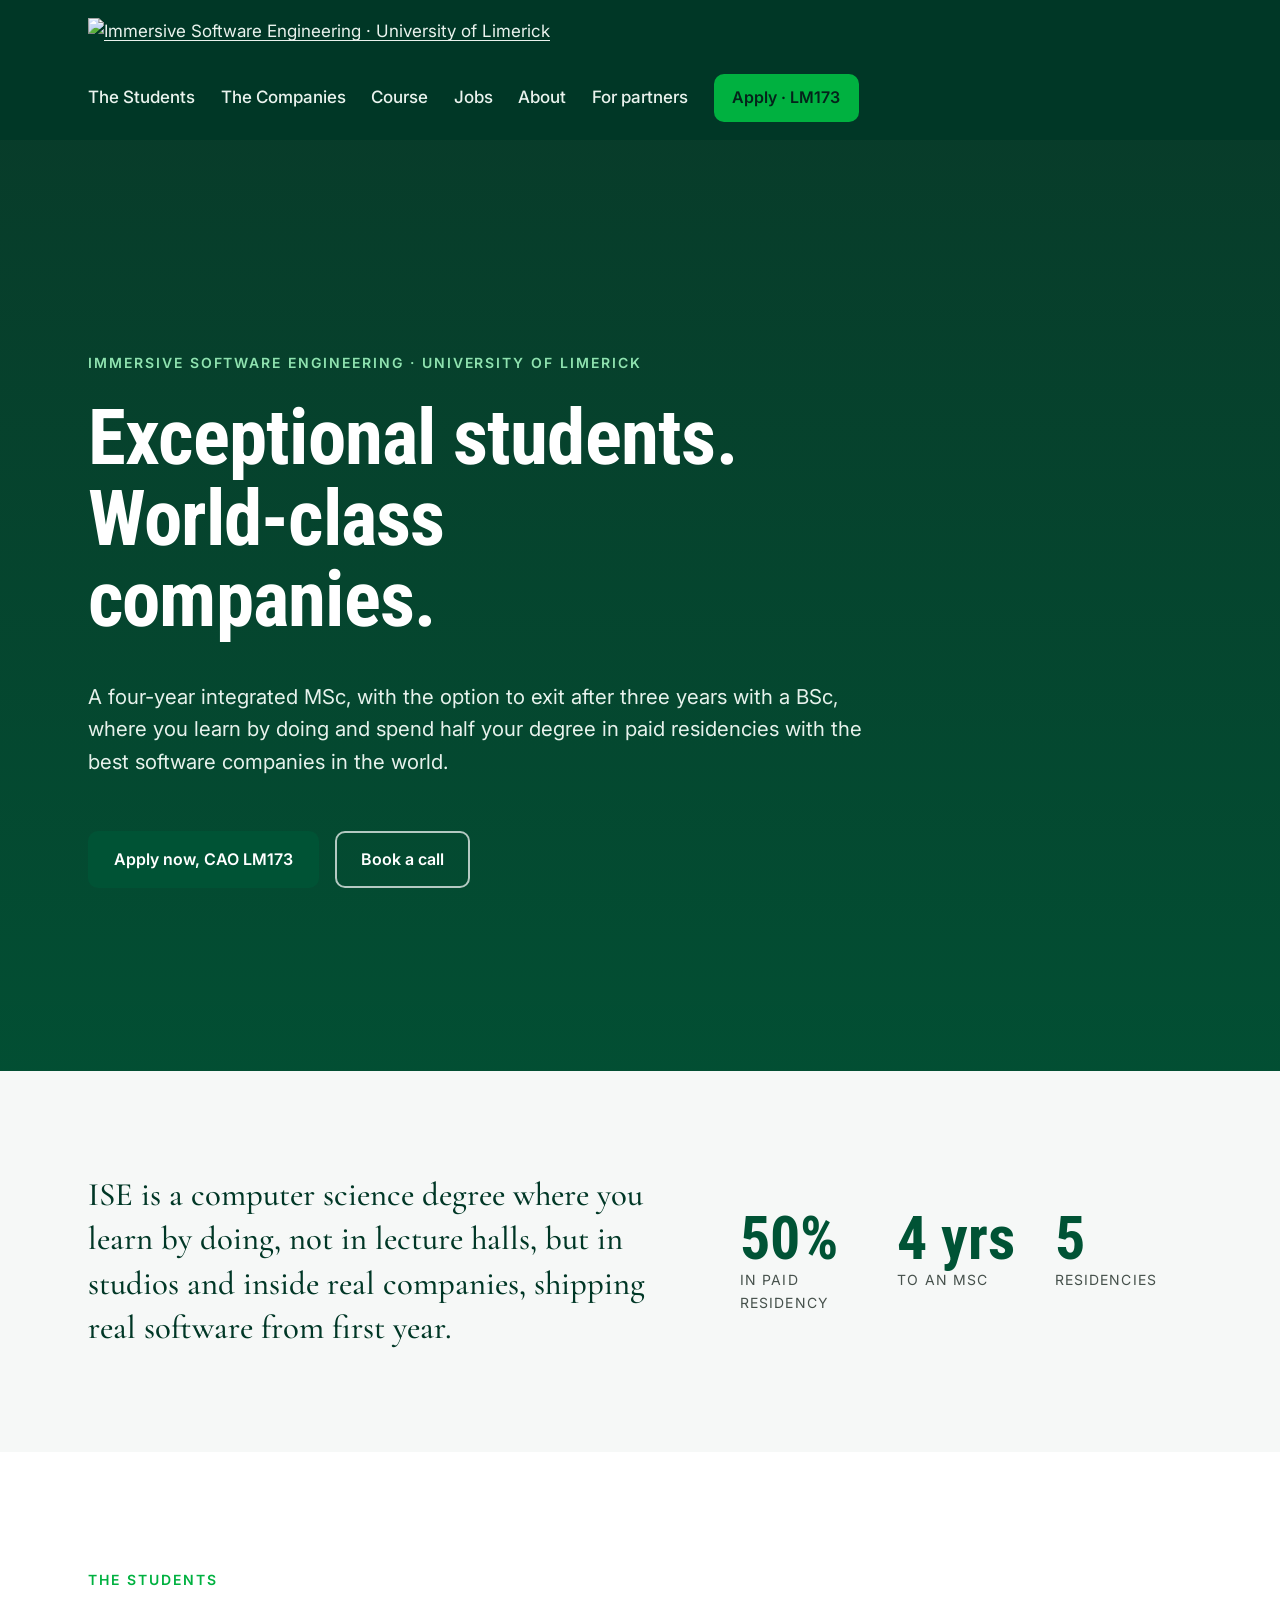
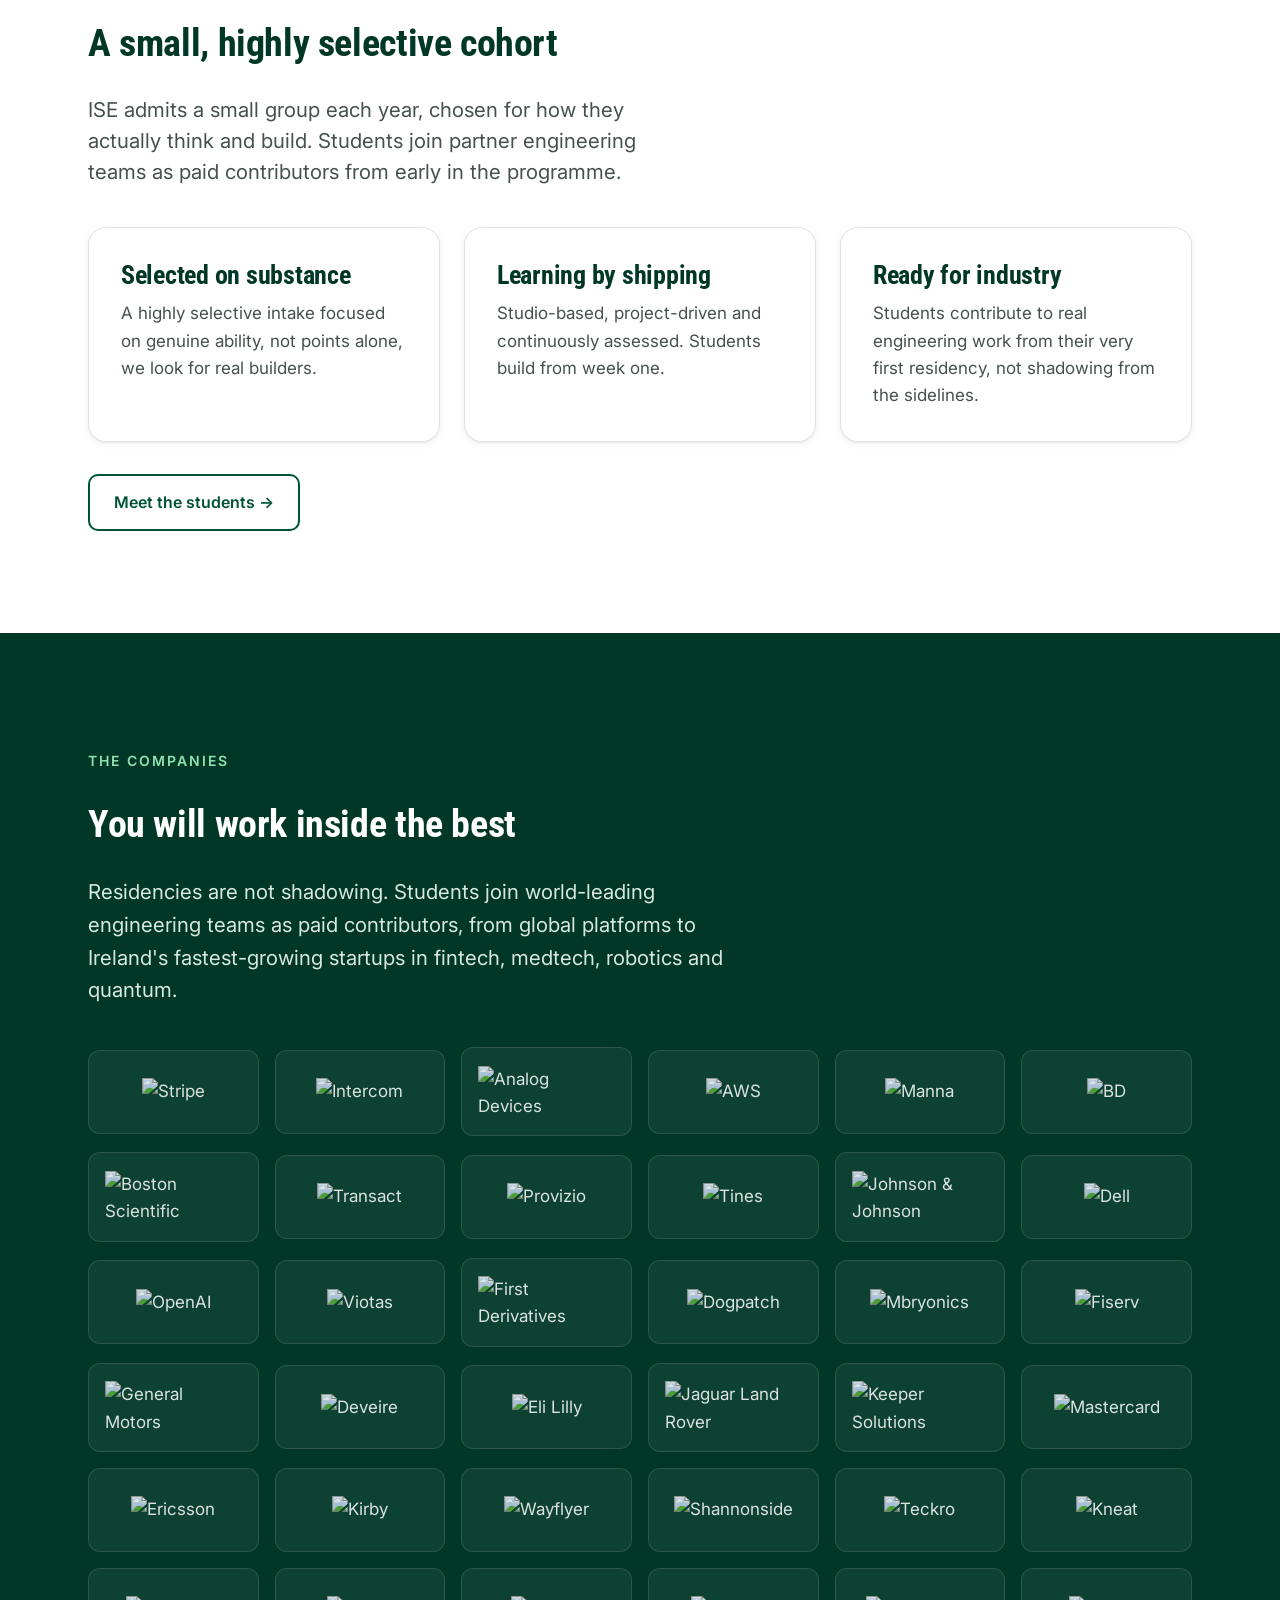
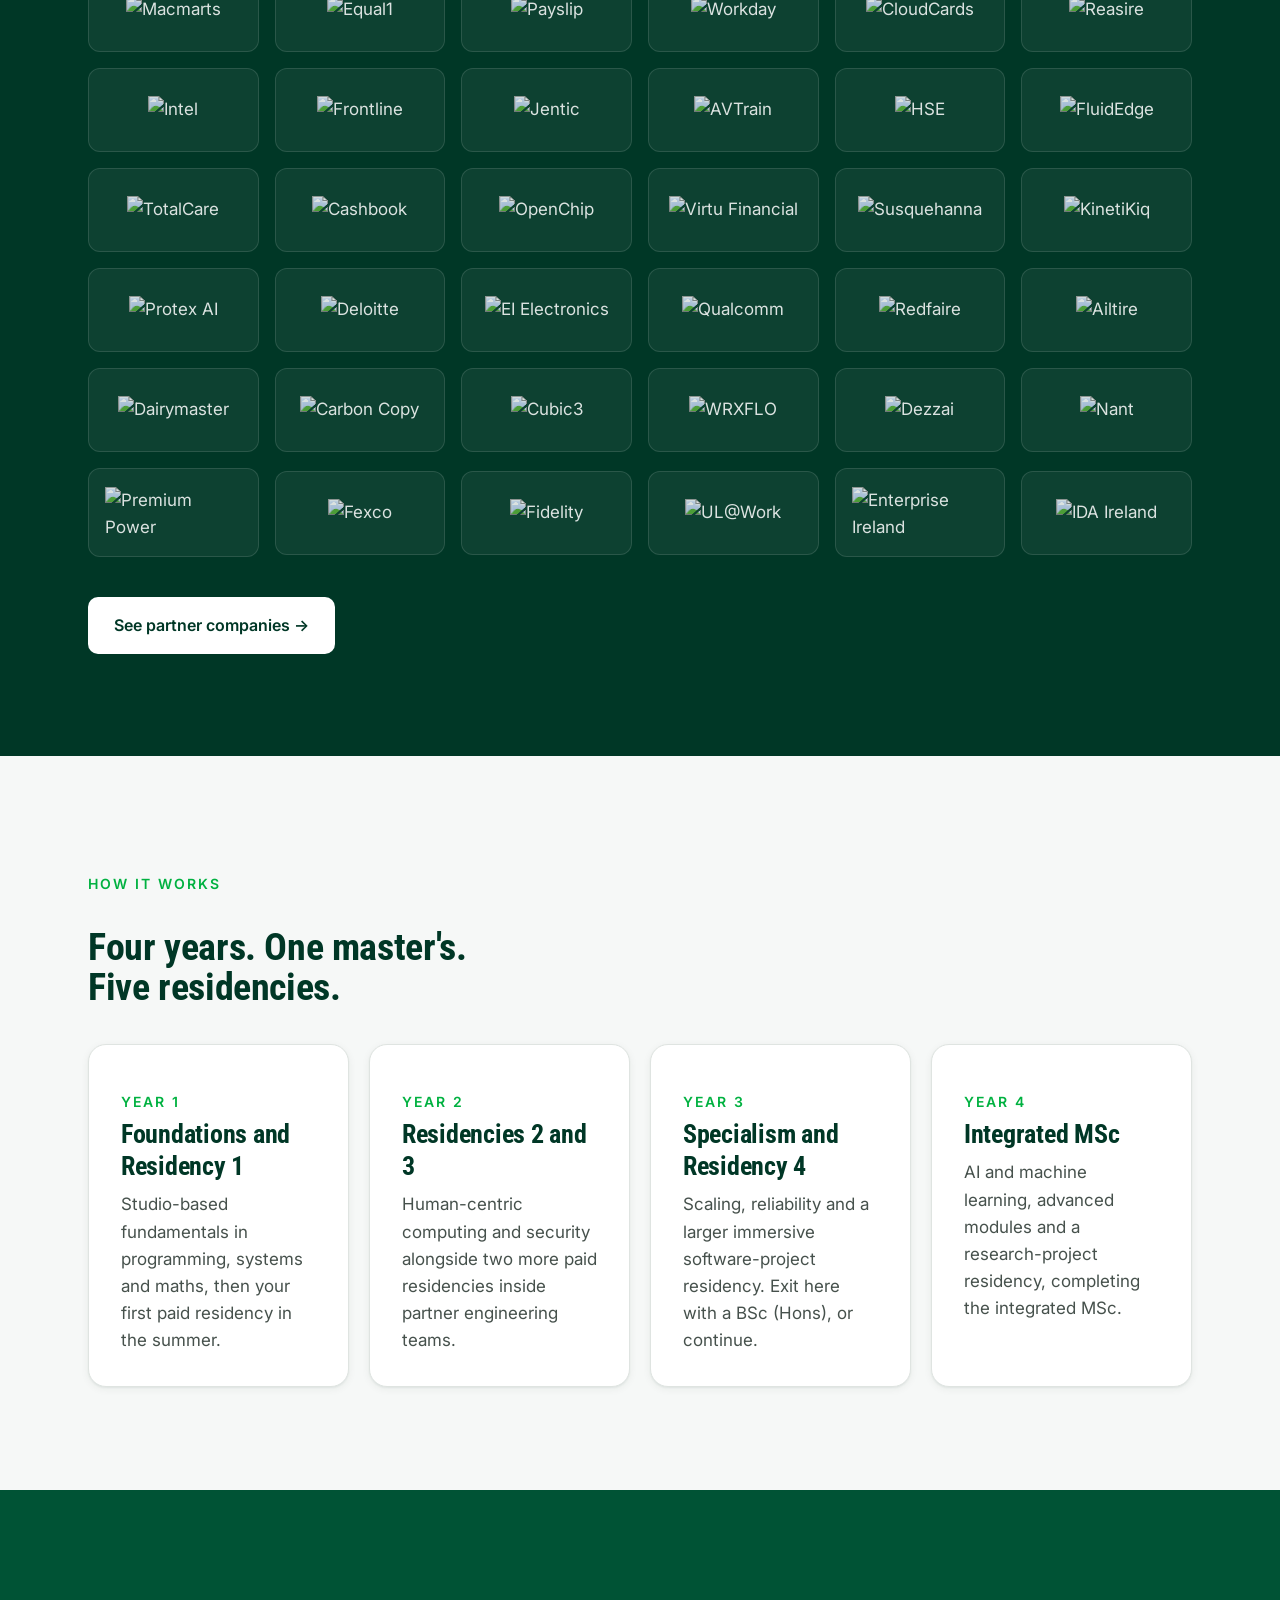
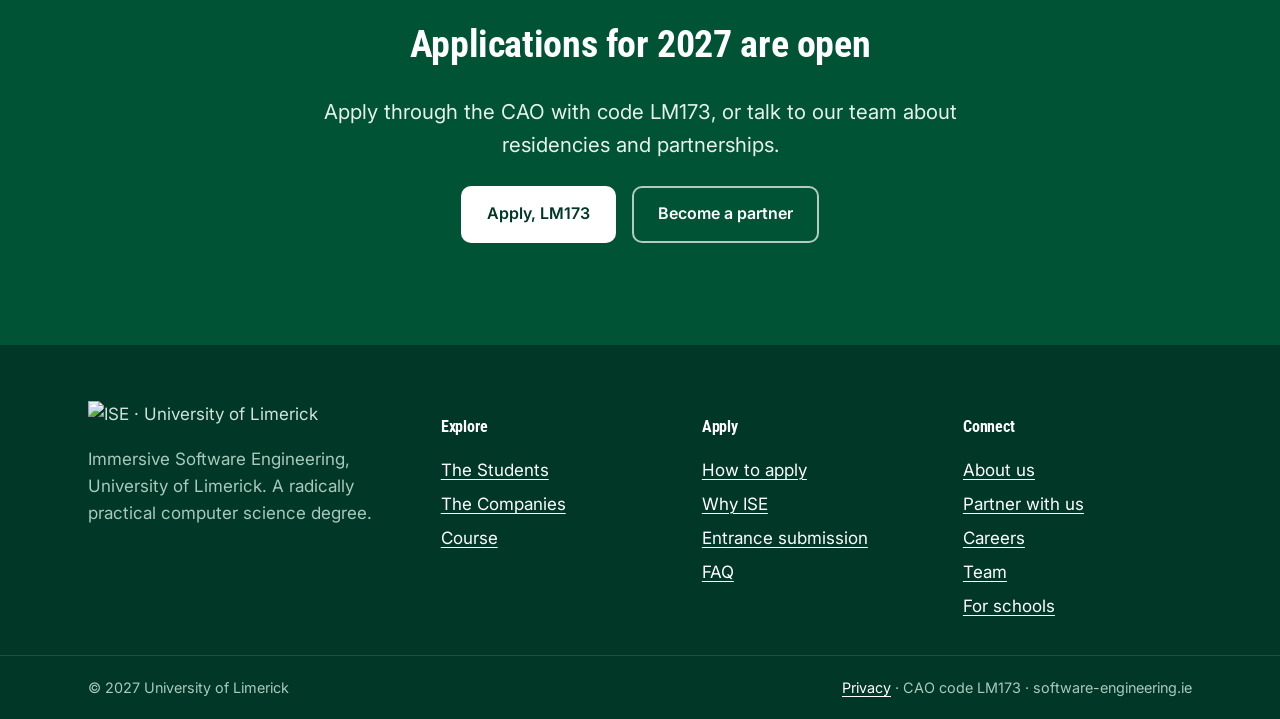
==== design/home_preview.html @ 966a3e84 "Import course content from the live UL page into /course + themed graphic Brings the content from so" ====
<!doctype html><html lang="en"><head><meta charset="utf-8">
<meta name="viewport" content="width=device-width, initial-scale=1">
<title>ISE, homepage preview</title>
<link rel="preconnect" href="https://fonts.googleapis.com">
<link rel="preconnect" href="https://fonts.gstatic.com" crossorigin>
<link href="https://fonts.googleapis.com/css2?family=Inter:wght@400;500;600;700&family=Cormorant+Garamond:ital,wght@0,500;0,600;1,500&family=Roboto+Condensed:wght@400;500;700&display=swap" rel="stylesheet">
<style>/*
Theme Name: ISE — Hello Elementor Child
Theme URI: https://www.software-engineering.ie
Description: Brand-foundation child theme for Immersive Software Engineering (ISE), University of Limerick. Establishes UL-brand design tokens (colours, typography, spacing) and utility classes consumed by Elementor sections. Parent: Hello Elementor.
Author: ISE / University of Limerick
Template: hello-elementor
Version: 0.1.0
Text Domain: hello-elementor-child
*/

/* =============================================================
   UL BRAND DESIGN TOKENS
   Single CSS source of truth. Mirror these into Elementor
   Site Settings -> Global Colors / Global Fonts.
   Colours confirmed against UL brand guidelines:
     UL Green (core)      #005335   (verify vs #005844 on official kit)
     UL Modern Green      #00B140
     UL Heritage Green    #003726
   Fonts: Saol / Inter / Formula Condensed (brand);
   licence-clean fallbacks: Cormorant Garamond / Inter / Roboto Condensed.
   ============================================================= */
:root {
  /* --- Brand greens --- */
  --ul-green:            #005335;   /* core / primary */
  --ul-green-modern:     #00B140;   /* bright accent, sparing use */
  --ul-green-heritage:   #003726;   /* deep backgrounds, footer */
  --ul-green-050:        #e6efeb;   /* tint for section bands */
  --ul-green-100:        #cde0d8;

  /* --- Neutrals --- */
  --ink:                 #16211c;   /* near-black text, green-cast */
  --ink-70:              #46514c;
  --ink-50:              #6b746f;
  --line:                #dfe4e1;   /* hairline borders */
  --paper:               #ffffff;
  --paper-off:           #f6f8f7;   /* off-white section bg */

  /* --- Typography --- */
  --font-display: "Roboto Condensed", "Formula Condensed", "Arial Narrow", sans-serif; /* Spirit / display */
  --font-serif:   "Cormorant Garamond", "Saol", Georgia, "Times New Roman", serif;      /* Heritage / editorial */
  --font-sans:    "Inter", "Helvetica Neue", Arial, sans-serif;                          /* Modern / body + UI */

  --fs-hero:   clamp(2.75rem, 6vw, 5rem);
  --fs-h1:     clamp(2.25rem, 4.5vw, 3.5rem);
  --fs-h2:     clamp(1.75rem, 3vw, 2.5rem);
  --fs-h3:     clamp(1.25rem, 2vw, 1.6rem);
  --fs-lead:   clamp(1.125rem, 1.6vw, 1.375rem);
  --fs-body:   1.0625rem;
  --fs-small:  0.875rem;
  --lh-tight:  1.05;
  --lh-snug:   1.25;
  --lh-body:   1.6;

  /* --- Spacing / layout --- */
  --container:      1200px;
  --container-wide: 1440px;
  --gutter:         clamp(1rem, 4vw, 3rem);
  --section-y:      clamp(3.5rem, 8vw, 7rem);
  --space-1: .5rem; --space-2: 1rem; --space-3: 1.5rem; --space-4: 2rem;
  --space-5: 3rem; --space-6: 4rem;

  /* --- Form --- */
  --radius:    10px;
  --radius-lg: 18px;
  --shadow-sm: 0 1px 2px rgba(3,55,38,.06), 0 2px 8px rgba(3,55,38,.06);
  --shadow-md: 0 8px 30px rgba(3,55,38,.12);
  --focus:     0 0 0 3px rgba(0,177,64,.45);
  --transition: 200ms cubic-bezier(.2,.6,.2,1);
}

/* =============================================================
   BASE
   ============================================================= */
body {
  font-family: var(--font-sans);
  font-size: var(--fs-body);
  line-height: var(--lh-body);
  color: var(--ink);
  background: var(--paper);
  -webkit-font-smoothing: antialiased;
}
h1,h2,h3,h4,h5 { font-family: var(--font-display); font-weight: 700; line-height: var(--lh-tight); letter-spacing: -0.01em; color: var(--ul-green-heritage); text-transform: none; }
h1 { font-size: var(--fs-h1); }
h2 { font-size: var(--fs-h2); }
h3 { font-size: var(--fs-h3); line-height: var(--lh-snug); }
a { color: var(--ul-green); text-underline-offset: 3px; }
a:hover { color: var(--ul-green-modern); }
:focus-visible { outline: none; box-shadow: var(--focus); border-radius: 4px; }

/* =============================================================
   UTILITY CLASSES  (apply via Elementor "CSS Classes" field)
   ============================================================= */
.ise-container { max-width: var(--container); margin-inline: auto; padding-inline: var(--gutter); }
.ise-section   { padding-block: var(--section-y); }
.ise-band      { background: var(--paper-off); }
.ise-band--green    { background: var(--ul-green); color: #fff; }
.ise-band--heritage { background: var(--ul-green-heritage); color: #fff; }
.ise-band--green h1, .ise-band--green h2, .ise-band--green h3,
.ise-band--heritage h1, .ise-band--heritage h2, .ise-band--heritage h3 { color: #fff; }

/* Eyebrow / kicker label */
.ise-eyebrow {
  font-family: var(--font-sans);
  text-transform: uppercase;
  letter-spacing: .14em;
  font-weight: 600;
  font-size: var(--fs-small);
  color: var(--ul-green-modern);
}

/* Editorial serif accent for pull quotes / lead statements */
.ise-serif  { font-family: var(--font-serif); font-weight: 500; font-size: var(--fs-lead); line-height: 1.4; }
.ise-lead   { font-size: var(--fs-lead); color: var(--ink-70); line-height: 1.5; }

/* Buttons */
.ise-btn {
  display: inline-flex; align-items: center; gap: .5rem;
  font-family: var(--font-sans); font-weight: 600; font-size: 1rem;
  padding: .85rem 1.5rem; border-radius: var(--radius);
  text-decoration: none; transition: var(--transition); cursor: pointer;
  border: 2px solid transparent;
}
.ise-btn--primary { background: var(--ul-green); color: #fff; }
.ise-btn--primary:hover { background: var(--ul-green-modern); color: #052; transform: translateY(-1px); }
.ise-btn--ghost { background: transparent; color: var(--ul-green); border-color: var(--ul-green); }
.ise-btn--ghost:hover { background: var(--ul-green); color: #fff; }
.ise-btn--on-dark { background: #fff; color: var(--ul-green-heritage); }
.ise-btn--on-dark.ise-btn--ghost { background: transparent; color: #fff; border-color: rgba(255,255,255,.7); }

/* Hero overlay (place over full-bleed image) */
.ise-hero { position: relative; color: #fff; }
.ise-hero::before {
  content: ""; position: absolute; inset: 0;
  background: linear-gradient(180deg, rgba(3,55,38,.35) 0%, rgba(0,83,53,.78) 100%);
}
.ise-hero > * { position: relative; z-index: 1; }
.ise-hero h1 { color: #fff; font-size: var(--fs-hero); }

/* Stat block */
.ise-stat__num { font-family: var(--font-display); font-weight: 700; font-size: clamp(2.5rem,5vw,3.75rem); color: var(--ul-green); line-height: 1; }
.ise-stat__label { font-size: var(--fs-small); color: var(--ink-70); text-transform: uppercase; letter-spacing: .08em; }

/* Partner logo wall */
.ise-logo-wall { display: grid; grid-template-columns: repeat(auto-fit, minmax(140px,1fr)); gap: clamp(1rem,3vw,2.5rem); align-items: center; }
.ise-logo-wall img { max-height: 46px; width: auto; margin-inline: auto; filter: grayscale(1); opacity: .7; transition: var(--transition); }
.ise-logo-wall img:hover { filter: none; opacity: 1; }

/* Card */
.ise-card { background: #fff; border: 1px solid var(--line); border-radius: var(--radius-lg); box-shadow: var(--shadow-sm); padding: var(--space-4); transition: var(--transition); }
.ise-card:hover { box-shadow: var(--shadow-md); transform: translateY(-2px); }

/* Rounded media */
.ise-media-round img { border-radius: var(--radius-lg); }

/* Footer (heritage green) */
.ise-footer { background: var(--ul-green-heritage); color: #cfe3da; }
.ise-footer a { color: #fff; }
.ise-footer a:hover { color: var(--ul-green-modern); }

/* --- Brand header/footer with the official white ISE·UL lockup on dark green --- */
.ise-nav { background: var(--ul-green-heritage); }
.ise-nav a { color: #eaf3ee; }
.ise-nav a:hover { color: #fff; }
.ise-logo-wall.ise-logo-wall--mono img { filter: none; opacity: .85; max-height: 52px; }
.ise-logo-wall.ise-logo-wall--mono img:hover { opacity: 1; }

/* --- Partner logo wall: uniform white silhouettes on dark green, in chips --- */
.ise-logo-wall.ise-logo-wall--mono { grid-template-columns: repeat(auto-fit, minmax(150px, 1fr)); }
.ise-logo-cell {
  display: flex; align-items: center; justify-content: center;
  padding: 1.1rem 1rem; min-height: 84px;
  background: rgba(255,255,255,.05);
  border: 1px solid rgba(255,255,255,.12);
  border-radius: 12px;
}
.ise-logo-cell img {
  max-height: 40px; width: auto;
  filter: brightness(0) invert(1);   /* normalise any logo colour to clean white */
  opacity: .82; transition: opacity var(--transition);
}
.ise-logo-cell:hover img { opacity: 1; }

/* --- FAQ accordion --- */
.ise-faq details { border-bottom: 1px solid var(--line); padding: 1.15rem 0; }
.ise-faq summary { cursor: pointer; font-family: var(--font-display); font-weight: 700; font-size: 1.2rem; color: var(--ul-green-heritage); list-style: none; display: flex; justify-content: space-between; gap: 1rem; }
.ise-faq summary::-webkit-details-marker { display: none; }
.ise-faq summary::after { content: "+"; color: var(--ul-green-modern); font-weight: 700; }
.ise-faq details[open] summary::after { content: "\2013"; }
.ise-faq details > p { margin: .75rem 0 0; color: var(--ink-70); max-width: 72ch; }

/* --- Simple two-column prose block --- */
.ise-prose p { max-width: 68ch; color: var(--ink-70); font-size: var(--fs-lead); line-height: 1.55; }

/* --- Photography: split image + text --- */
.ise-split { display: grid; grid-template-columns: 1fr 1fr; align-items: stretch; }
.ise-split img { width: 100%; height: 100%; object-fit: cover; min-height: 360px; display: block; }
.ise-split__text { padding: clamp(2rem, 5vw, 4.5rem); align-self: center; max-width: 640px; }
@media (max-width: 820px){ .ise-split, .ise-split--rev { grid-template-columns: 1fr; } .ise-split--rev > img { order: -1; } .ise-split img { min-height: 260px; } }

/* --- Photography: portrait "meet the cohort" cards --- */
.ise-pcards { display: grid; grid-template-columns: repeat(3, 1fr); gap: 1.5rem; }
.ise-pcard { background: #fff; border: 1px solid var(--line); border-radius: var(--radius-lg); overflow: hidden; box-shadow: var(--shadow-sm); }
.ise-pcard img { width: 100%; height: 300px; object-fit: cover; object-position: top center; display: block; }
.ise-pcard__c { padding: 1.1rem 1.25rem; }
.ise-pcard__c h3 { margin: 0 0 .2rem; font-size: 1.15rem; }
.ise-pcard__c p { margin: 0; color: var(--ink-70); font-size: .95rem; }
@media (max-width: 820px){ .ise-pcards { grid-template-columns: 1fr; } }

/* --- Audience chooser: student flow vs partner flow --- */
.ise-paths { display: grid; grid-template-columns: 1fr 1fr; gap: 1.5rem; }
.ise-path { border-radius: var(--radius-lg); padding: clamp(1.75rem, 3vw, 2.5rem); border: 1px solid var(--line); background: #fff; display: flex; flex-direction: column; box-shadow: var(--shadow-sm); }
.ise-path h3 { font-size: 1.6rem; margin: .25rem 0 .5rem; }
.ise-path p { color: var(--ink-70); margin: 0 0 1.25rem; max-width: 44ch; }
.ise-path .row { margin-top: auto; display: flex; align-items: center; gap: 1.1rem; flex-wrap: wrap; }
.ise-path--dark { background: var(--ul-green-heritage); border-color: transparent; color: #fff; }
.ise-path--dark h3 { color: #fff; }
.ise-path--dark p { color: #d7e8df; }
.ise-path--dark .ise-eyebrow { color: #8fe3b0; }
@media (max-width: 820px){ .ise-paths { grid-template-columns: 1fr; } }

/* --- Student testimonials --- */
.ise-tcards { display: grid; grid-template-columns: repeat(3, 1fr); gap: 1.5rem; }
.ise-tcard { background: #fff; border: 1px solid var(--line); border-radius: var(--radius-lg); padding: 1.75rem; box-shadow: var(--shadow-sm); display: flex; flex-direction: column; gap: 1.1rem; }
.ise-tcard__quote { font-family: var(--font-serif); font-size: 1.22rem; line-height: 1.4; color: var(--ul-green-heritage); margin: 0; }
.ise-tcard__quote::before { content: "\201C"; color: var(--ul-green-modern); font-weight: 700; margin-right: .05em; }
.ise-tcard__who { display: flex; align-items: center; gap: .85rem; margin-top: auto; }
.ise-tcard__who img { width: 54px; height: 54px; border-radius: 50%; object-fit: cover; object-position: top center; flex: none; }
.ise-tcard__name { font-weight: 700; font-family: var(--font-sans); color: var(--ink); line-height: 1.2; }
.ise-tcard__proj { font-size: .85rem; color: var(--ink-70); }
@media (max-width: 820px){ .ise-tcards { grid-template-columns: 1fr; } }

/* =============================================================
   JOBS BOARD
   ============================================================= */
.jb-toolbar { display: grid; grid-template-columns: 2fr 1fr 1fr 1fr; gap: .75rem; margin-bottom: 1.25rem; }
.jb-toolbar input, .jb-toolbar select {
  font-family: var(--font-sans); font-size: 1rem; padding: .8rem 1rem;
  border: 1px solid var(--line); border-radius: var(--radius); background: #fff; color: var(--ink); width: 100%;
}
.jb-toolbar input:focus, .jb-toolbar select:focus { outline: none; box-shadow: var(--focus); border-color: var(--ul-green); }
.jb-count { color: var(--ink-70); font-size: .9rem; margin-bottom: 1rem; }
.jb-grid { display: grid; grid-template-columns: repeat(auto-fill, minmax(320px, 1fr)); gap: 1.25rem; }
.jb-card { background: #fff; border: 1px solid var(--line); border-radius: var(--radius-lg); padding: 1.5rem; box-shadow: var(--shadow-sm); display: flex; flex-direction: column; gap: .85rem; transition: var(--transition); cursor: pointer; }
.jb-card:hover { box-shadow: var(--shadow-md); transform: translateY(-2px); }
.jb-card__top { display: flex; align-items: center; gap: .9rem; }
.jb-logo { width: 48px; height: 48px; border-radius: 12px; background: var(--ul-green-heritage); display: flex; align-items: center; justify-content: center; flex: none; }
.jb-logo img { max-width: 30px; max-height: 26px; filter: brightness(0) invert(1); }
.jb-title { font-family: var(--font-display); font-weight: 700; font-size: 1.2rem; color: var(--ul-green-heritage); margin: 0; line-height: 1.15; }
.jb-company { font-size: .9rem; color: var(--ink-70); margin-top: .15rem; }
.jb-summary { margin: 0; color: var(--ink-70); font-size: .95rem; line-height: 1.5; }
.jb-tags { display: flex; flex-wrap: wrap; gap: .4rem; }
.jb-tag { font-size: .78rem; font-weight: 600; letter-spacing: .02em; color: var(--ul-green); background: var(--ul-green-050); border-radius: 999px; padding: .25rem .7rem; }
.jb-card__foot { display: flex; align-items: center; justify-content: space-between; margin-top: auto; padding-top: .4rem; }
.jb-posted { font-size: .82rem; color: var(--ink-50); }
.jb-view { font-family: var(--font-sans); font-weight: 600; color: var(--ul-green); background: none; border: 0; cursor: pointer; font-size: .95rem; }
.jb-empty { text-align: center; color: var(--ink-70); padding: 3rem 1rem; font-size: 1.05rem; }

/* modal */
.jb-modal { position: fixed; inset: 0; z-index: 999; display: flex; align-items: flex-start; justify-content: center; padding: 5vh 1rem; background: rgba(3,55,38,.55); overflow-y: auto; }
.jb-modal[hidden] { display: none; }
.jb-modal__box { background: #fff; border-radius: var(--radius-lg); max-width: 640px; width: 100%; padding: clamp(1.5rem, 4vw, 2.5rem); position: relative; box-shadow: var(--shadow-md); }
.jb-modal__close { position: absolute; top: 1rem; right: 1rem; width: 38px; height: 38px; border-radius: 50%; border: 1px solid var(--line); background: #fff; font-size: 1.3rem; line-height: 1; cursor: pointer; color: var(--ink-70); }
.jb-modal__close:hover { background: var(--paper-off); }
.jb-modal h3 { font-size: 1.7rem; margin: .25rem 0 .3rem; }
.jb-modal .jb-company { font-size: 1rem; }
.jb-modal__meta { display: flex; flex-wrap: wrap; gap: .5rem; margin: 1rem 0; }
.jb-modal__desc { color: var(--ink-70); line-height: 1.65; }
.jb-modal__desc ul { padding-left: 1.1rem; }
.jb-modal__apply { margin-top: 1.5rem; }
@media (max-width: 820px){ .jb-toolbar { grid-template-columns: 1fr 1fr; } .jb-toolbar input { grid-column: 1 / -1; } }

/* =============================================================
   RESIDENCY JOB BOARD (mirrors the ISE Softr board structure)
   ============================================================= */
.rb-rounds { display: grid; grid-template-columns: repeat(3, 1fr); gap: .75rem; max-width: 860px; }
.rb-round-btn { display: block; text-align: center; padding: .9rem 1rem; border-radius: var(--radius); font-weight: 600; font-family: var(--font-sans); text-decoration: none; font-size: .98rem; }
.rb-round-btn--closed { background: rgba(255,255,255,.12); color: #a9c9bb; cursor: default; }
.rb-round-btn--post { background: var(--ul-green-modern); color: #04231a; }
.rb-round-btn--post:hover { filter: brightness(1.05); }
@media (max-width: 700px){ .rb-rounds { grid-template-columns: 1fr 1fr; } }

.rb-round { margin-bottom: 3rem; }
.rb-round__head { text-align: center; margin-bottom: 1.25rem; }
.rb-search { width: 100%; font-family: var(--font-sans); font-size: 1rem; padding: .85rem 1.1rem; border: 1px solid var(--line); border-radius: var(--radius); background: #fff; color: var(--ink); margin-bottom: 1rem; }
.rb-search:focus { outline: none; box-shadow: var(--focus); border-color: var(--ul-green); }
.rb-count { color: var(--ink-70); font-size: .88rem; margin-bottom: 1rem; }
.rb-pos { background: #fff; border: 1px solid var(--line); border-radius: var(--radius-lg); padding: 1.5rem 1.75rem; box-shadow: var(--shadow-sm); margin-bottom: 1rem; }
.rb-pos__title { font-family: var(--font-display); font-weight: 700; font-size: 1.3rem; color: var(--ul-green-heritage); margin: 0 0 1rem; padding-bottom: .8rem; border-bottom: 1px solid var(--line); }
.rb-pos__grid { display: grid; grid-template-columns: repeat(4, 1fr); gap: 1.25rem; }
.rb-label { display: block; font-size: .72rem; text-transform: uppercase; letter-spacing: .08em; color: var(--ink-50); margin-bottom: .3rem; }
.rb-val { color: var(--ink); font-size: .95rem; word-break: break-word; }
.rb-val a { color: var(--ul-green); }
.rb-empty { color: var(--ink-70); padding: 1.5rem 0; }
@media (max-width: 820px){ .rb-pos__grid { grid-template-columns: 1fr 1fr; } }
@media (max-width: 520px){ .rb-pos__grid { grid-template-columns: 1fr; } }

/* Residency board: company logo tile in position cards */
.rb-pos__head { display: flex; align-items: center; gap: .9rem; margin-bottom: 1rem; padding-bottom: .8rem; border-bottom: 1px solid var(--line); }
.rb-pos__head .rb-pos__title { margin: 0; padding: 0; border: 0; }
.rb-logo { width: 46px; height: 46px; border-radius: 10px; background: var(--ul-green-heritage); display: flex; align-items: center; justify-content: center; flex: none; }
.rb-logo img { max-width: 28px; max-height: 24px; filter: brightness(0) invert(1); }

/* Residency board: search + skill filter tools, skills row */
.rb-tools { display: grid; grid-template-columns: 2fr 1fr; gap: .75rem; margin-bottom: 1rem; }
.rb-tools .rb-search { margin-bottom: 0; }
.rb-skill-filter { font-family: var(--font-sans); font-size: 1rem; padding: .85rem 1.1rem; border: 1px solid var(--line); border-radius: var(--radius); background: #fff; color: var(--ink); }
.rb-skill-filter:focus { outline: none; box-shadow: var(--focus); border-color: var(--ul-green); }
.rb-skills { margin-top: 1rem; display: flex; flex-wrap: wrap; gap: .4rem; align-items: center; }
.rb-skills__label { font-size: .72rem; text-transform: uppercase; letter-spacing: .08em; color: var(--ink-50); margin-right: .25rem; }
@media (max-width: 600px){ .rb-tools { grid-template-columns: 1fr; } }

/* Student profiles + directory */
.sp-grid { display: grid; grid-template-columns: 1fr 1fr; gap: 2rem; align-items: start; }
@media (max-width: 820px){ .sp-grid { grid-template-columns: 1fr; } }
.sp-card { background: #fff; border: 1px solid var(--line); border-radius: var(--radius-lg); box-shadow: var(--shadow-sm); padding: 1.75rem; }
.sp-card__head { display: flex; align-items: center; gap: 1rem; margin-bottom: 1rem; }
.sp-photo { width: 72px; height: 72px; border-radius: 50%; object-fit: cover; object-position: top center; flex: none; }
.sp-photo--initials { display: flex; align-items: center; justify-content: center; background: var(--ul-green); color: #fff; font-family: var(--font-display); font-weight: 700; font-size: 1.7rem; }
.sp-name { margin: 0; font-size: 1.35rem; }
.sp-headline { color: var(--ul-green); font-weight: 600; font-size: .95rem; }
.sp-bio { color: var(--ink-70); line-height: 1.55; }
.sp-skills { display: flex; flex-wrap: wrap; gap: .4rem; align-items: center; margin: 1rem 0 0; }
.sp-links { display: flex; gap: 1.25rem; margin-top: 1rem; }
.sp-links a { font-weight: 600; color: var(--ul-green); }
.sp-directory { display: grid; grid-template-columns: repeat(auto-fill, minmax(300px, 1fr)); gap: 1.5rem; }
.ise-form label { font-weight: 600; font-size: .9rem; color: var(--ink); }

/* In-app apply + favourites + applications */
.rb-apply-row { margin-top: 1rem; }
.rb-applied { color: var(--ul-green); font-weight: 700; font-size: .9rem; }
.sp-dir-item { position: relative; }
.sp-fav { position: absolute; top: 1.1rem; right: 1.1rem; z-index: 2; width: 38px; height: 38px; border-radius: 50%; border: 1px solid var(--line); background: #fff; color: #c9ccca; font-size: 1.1rem; line-height: 1; cursor: pointer; transition: var(--transition); }
.sp-fav:hover { color: #e0245e; }
.sp-fav.is-fav { color: #e0245e; border-color: #f2c9d5; background: #fff5f8; }
.sp-savedonly { display: flex; align-items: center; gap: .4rem; white-space: nowrap; font-size: .9rem; color: var(--ink-70); }
.sp-count { color: var(--ink-70); font-size: .88rem; margin-bottom: 1rem; }

/* Residency bookmarking (student "Save" on the board) */
.rb-apply-row { display: flex; align-items: center; gap: .6rem; flex-wrap: wrap; }
.rb-bm { background: none; border: 1px solid var(--line); border-radius: 999px; padding: .5rem .95rem; font-family: var(--font-sans); font-weight: 600; font-size: .85rem; color: var(--ink-70); cursor: pointer; transition: var(--transition); }
.rb-bm:hover { color: var(--ul-green); border-color: var(--ul-green); }
.rb-bm.is-bm { color: var(--ul-green); border-color: var(--ul-green); background: var(--ul-green-050); }

/* Skill-match badges */
.rb-match { margin-left: auto; align-self: center; font-family: var(--font-sans); font-size: .78rem; font-weight: 700; color: var(--ul-green); background: var(--ul-green-050); border-radius: 999px; padding: .22rem .65rem; white-space: nowrap; }
.sp-match { position: absolute; top: 1.1rem; left: 1.1rem; margin: 0; z-index: 2; }
.sp-rolematch { margin: 0 0 1rem; color: var(--ink-70); font-size: .92rem; }
.sp-rolematch select { padding: .5rem .7rem; border: 1px solid var(--line); border-radius: 8px; font-family: var(--font-sans); }

/* GitHub repos on profile + dashboards */
.sp-repos { margin-top: 1rem; }
.sp-repos ul { margin: .4rem 0 0; padding-left: 1.1rem; color: var(--ink-70); }
.sp-repos li { margin: .2rem 0; }
.ise-stats-row { display: flex; flex-wrap: wrap; gap: 2.5rem; margin: 1rem 0 2rem; }
.ise-dash-grid { display: grid; grid-template-columns: repeat(2, 1fr); gap: 1.5rem; }
.ise-dash-list { list-style: none; margin: .5rem 0 0; padding: 0; }
.ise-dash-list li { display: flex; justify-content: space-between; gap: 1rem; padding: .45rem 0; border-bottom: 1px solid var(--line); }
.ise-dash-list li:last-child { border-bottom: 0; }
@media (max-width: 700px){ .ise-dash-grid { grid-template-columns: 1fr; } }

/* =============================================================
   MOBILE FIXES — collapse inline multi-column grids, stop overflow
   (inline grid styles have no media queries, so target them here)
   ============================================================= */
html, body { overflow-x: hidden; }
@media (max-width: 820px){
  [style*="grid-template-columns:repeat(3"], [style*="grid-template-columns: repeat(3"],
  [style*="grid-template-columns:repeat(4"], [style*="grid-template-columns: repeat(4"] { grid-template-columns: 1fr !important; }
  .ise-stats-row { gap: 1.25rem 2rem !important; }
}
@media (max-width: 680px){
  [style*="grid-template-columns:repeat(2"], [style*="grid-template-columns: repeat(2"],
  [style*="grid-template-columns:1.3fr 1fr"], [style*="grid-template-columns:1.1fr 1fr"],
  [style*="grid-template-columns:1.4fr 1fr 1fr 1fr"] { grid-template-columns: 1fr !important; }
  .ise-container { padding-inline: 1.1rem; }
}

*{box-sizing:border-box} body{margin:0} img{max-width:100%}
</style></head><body><div class="ise-nav" style="">
<div class="ise-container" style="display:flex;align-items:center;justify-content:space-between;padding-block:1.15rem;gap:1rem;flex-wrap:wrap;">
  <a href="/" style="display:inline-flex;align-items:center;"><img src="assets/ise-ul-logo.png" alt="Immersive Software Engineering · University of Limerick" style="height:40px;width:auto;"></a>
  <nav style="display:flex;gap:1.6rem;align-items:center;font-weight:500;flex-wrap:wrap;">
    <a href="/students" style="text-decoration:none;">The Students</a>
    <a href="/companies" style="text-decoration:none;">The Companies</a>
    <a href="#course" style="text-decoration:none;">Course</a>
    <a href="/jobs" style="text-decoration:none;">Jobs</a>
    <a href="/about" style="text-decoration:none;">About</a>
    <a href="/become-a-partner" style="text-decoration:none;">For partners</a>
    <a class="ise-btn ise-btn--primary" href="https://www.ul.ie/study/undergraduate/immersive-software-engineering-bsc-or-msc" target="_blank" rel="noopener" style="padding:.55rem 1.05rem;background:var(--ul-green-modern);color:#04231a;">Apply · LM173</a>
  </nav>
</div></div><div class="ise-hero" style="background:#0a3f2c;padding-block:var(--section-y);">
<div class="ise-container" style="min-height:clamp(560px,78vh,720px);display:flex;flex-direction:column;justify-content:center;padding-block:6rem 5rem;">
  <p class="ise-eyebrow" style="color:#8fe3b0;">Immersive Software Engineering · University of Limerick</p>
  <h1 style="color:#fff;font-size:var(--fs-hero);margin:.6rem 0 1.25rem;max-width:17ch;">Exceptional students. World-class companies.</h1>
  <p style="font-size:var(--fs-lead);color:#e7f2ec;max-width:60ch;">A four-year integrated MSc, with the option to exit after three years with a BSc, where you learn by doing and spend half your degree in paid residencies with the best software companies in the world.</p>
  <div style="display:flex;gap:1rem;flex-wrap:wrap;margin-top:2rem;">
    <a class="ise-btn ise-btn--primary" href="https://www.ul.ie/study/undergraduate/immersive-software-engineering-bsc-or-msc" target="_blank" rel="noopener">Apply now, CAO LM173</a>
    <a class="ise-btn ise-btn--ghost ise-btn--on-dark" href="https://outlook.office365.com/owa/calendar/ISERPCallBookingPage@ulcampus.onmicrosoft.com/bookings/" target="_blank" rel="noopener">Book a call</a>
  </div>
</div></div><div class="ise-band" style="padding-block:var(--section-y);">
<div class="ise-container" style="display:grid;grid-template-columns:1.3fr 1fr;gap:clamp(2rem,5vw,4rem);align-items:center;">
  <p class="ise-serif" style="font-size:clamp(1.4rem,2.6vw,2.05rem);color:var(--ul-green-heritage);line-height:1.35;margin:0;">ISE is a computer science degree where you learn by doing, not in lecture halls, but in studios and inside real companies, shipping real software from first year.</p>
  <div style="display:grid;grid-template-columns:repeat(3,1fr);gap:1.25rem;">
    <div><div class="ise-stat__num">50%</div><div class="ise-stat__label">in paid residency</div></div>
    <div><div class="ise-stat__num">4 yrs</div><div class="ise-stat__label">to an MSc</div></div>
    <div><div class="ise-stat__num">5</div><div class="ise-stat__label">residencies</div></div>
  </div>
</div></div><div class="" style="padding-block:var(--section-y);">
<div class="ise-container">
  <div style="max-width:54ch;margin-bottom:2.5rem;">
    <p class="ise-eyebrow">The Students</p>
    <h2>A small, highly selective cohort</h2>
    <p class="ise-lead">ISE admits a small group each year, chosen for how they actually think and build. Students join partner engineering teams as paid contributors from early in the programme.</p>
  </div>
  <div style="display:grid;grid-template-columns:repeat(3,1fr);gap:1.5rem;">
    <div class="ise-card" style="background:#fff;border-color:var(--line);"><h3 style="color:var(--ul-green-heritage);margin:0 0 .5rem;">Selected on substance</h3><p style="margin:0;color:var(--ink-70);">A highly selective intake focused on genuine ability, not points alone, we look for real builders.</p></div>
    <div class="ise-card" style="background:#fff;border-color:var(--line);"><h3 style="color:var(--ul-green-heritage);margin:0 0 .5rem;">Learning by shipping</h3><p style="margin:0;color:var(--ink-70);">Studio-based, project-driven and continuously assessed. Students build from week one.</p></div>
    <div class="ise-card" style="background:#fff;border-color:var(--line);"><h3 style="color:var(--ul-green-heritage);margin:0 0 .5rem;">Ready for industry</h3><p style="margin:0;color:var(--ink-70);">Students contribute to real engineering work from their very first residency, not shadowing from the sidelines.</p></div>
  </div>
  <div style="margin-top:2rem;"><a class="ise-btn ise-btn--ghost" href="/students">Meet the students →</a></div>
</div></div><div class="ise-band--heritage" style="padding-block:var(--section-y);">
<div class="ise-container">
  <div style="max-width:58ch;margin-bottom:2.5rem;">
    <p class="ise-eyebrow" style="color:#8fe3b0;">The Companies</p>
    <h2 style="color:#fff;">You will work inside the best</h2>
    <p style="color:#d7e8df;font-size:var(--fs-lead);">Residencies are not shadowing. Students join world-leading engineering teams as paid contributors, from global platforms to Ireland's fastest-growing startups in fintech, medtech, robotics and quantum.</p>
  </div>
  <div class="ise-logo-wall ise-logo-wall--mono" style="gap:1rem;margin-top:.5rem;"><div class="ise-logo-cell"><img src="assets/partners/stripe.png" alt="Stripe" loading="lazy" decoding="async"></div><div class="ise-logo-cell"><img src="assets/partners/intercom.png" alt="Intercom" loading="lazy" decoding="async"></div><div class="ise-logo-cell"><img src="assets/partners/analog-devices.png" alt="Analog Devices" loading="lazy" decoding="async"></div><div class="ise-logo-cell"><img src="assets/partners/aws.png" alt="AWS" loading="lazy" decoding="async"></div><div class="ise-logo-cell"><img src="assets/partners/manna.png" alt="Manna" loading="lazy" decoding="async"></div><div class="ise-logo-cell"><img src="assets/partners/bd.png" alt="BD" loading="lazy" decoding="async"></div><div class="ise-logo-cell"><img src="assets/partners/boston-scientific.png" alt="Boston Scientific" loading="lazy" decoding="async"></div><div class="ise-logo-cell"><img src="assets/partners/transact.png" alt="Transact" loading="lazy" decoding="async"></div><div class="ise-logo-cell"><img src="assets/partners/provizio.png" alt="Provizio" loading="lazy" decoding="async"></div><div class="ise-logo-cell"><img src="assets/partners/tines.png" alt="Tines" loading="lazy" decoding="async"></div><div class="ise-logo-cell"><img src="assets/partners/johnson-johnson.png" alt="Johnson & Johnson" loading="lazy" decoding="async"></div><div class="ise-logo-cell"><img src="assets/partners/dell.png" alt="Dell" loading="lazy" decoding="async"></div><div class="ise-logo-cell"><img src="assets/partners/openai.png" alt="OpenAI" loading="lazy" decoding="async"></div><div class="ise-logo-cell"><img src="assets/partners/viotas.png" alt="Viotas" loading="lazy" decoding="async"></div><div class="ise-logo-cell"><img src="assets/partners/first-derivatives.png" alt="First Derivatives" loading="lazy" decoding="async"></div><div class="ise-logo-cell"><img src="assets/partners/dogpatch.png" alt="Dogpatch" loading="lazy" decoding="async"></div><div class="ise-logo-cell"><img src="assets/partners/mbryonics.png" alt="Mbryonics" loading="lazy" decoding="async"></div><div class="ise-logo-cell"><img src="assets/partners/fiserv.png" alt="Fiserv" loading="lazy" decoding="async"></div><div class="ise-logo-cell"><img src="assets/partners/general-motors.png" alt="General Motors" loading="lazy" decoding="async"></div><div class="ise-logo-cell"><img src="assets/partners/deveire.png" alt="Deveire" loading="lazy" decoding="async"></div><div class="ise-logo-cell"><img src="assets/partners/eli-lilly.png" alt="Eli Lilly" loading="lazy" decoding="async"></div><div class="ise-logo-cell"><img src="assets/partners/jaguar-landrover.png" alt="Jaguar Land Rover" loading="lazy" decoding="async"></div><div class="ise-logo-cell"><img src="assets/partners/keeper-solutions.png" alt="Keeper Solutions" loading="lazy" decoding="async"></div><div class="ise-logo-cell"><img src="assets/partners/mastercard.png" alt="Mastercard" loading="lazy" decoding="async"></div><div class="ise-logo-cell"><img src="assets/partners/ericsson.png" alt="Ericsson" loading="lazy" decoding="async"></div><div class="ise-logo-cell"><img src="assets/partners/kirby.png" alt="Kirby" loading="lazy" decoding="async"></div><div class="ise-logo-cell"><img src="assets/partners/wayflyer.png" alt="Wayflyer" loading="lazy" decoding="async"></div><div class="ise-logo-cell"><img src="assets/partners/shannonside.png" alt="Shannonside" loading="lazy" decoding="async"></div><div class="ise-logo-cell"><img src="assets/partners/teckro.png" alt="Teckro" loading="lazy" decoding="async"></div><div class="ise-logo-cell"><img src="assets/partners/kneat.png" alt="Kneat" loading="lazy" decoding="async"></div><div class="ise-logo-cell"><img src="assets/partners/macmarts.png" alt="Macmarts" loading="lazy" decoding="async"></div><div class="ise-logo-cell"><img src="assets/partners/equal1.png" alt="Equal1" loading="lazy" decoding="async"></div><div class="ise-logo-cell"><img src="assets/partners/payslip.png" alt="Payslip" loading="lazy" decoding="async"></div><div class="ise-logo-cell"><img src="assets/partners/workday.png" alt="Workday" loading="lazy" decoding="async"></div><div class="ise-logo-cell"><img src="assets/partners/cloudcards.png" alt="CloudCards" loading="lazy" decoding="async"></div><div class="ise-logo-cell"><img src="assets/partners/reasire.png" alt="Reasire" loading="lazy" decoding="async"></div><div class="ise-logo-cell"><img src="assets/partners/intel.png" alt="Intel" loading="lazy" decoding="async"></div><div class="ise-logo-cell"><img src="assets/partners/frontline.png" alt="Frontline" loading="lazy" decoding="async"></div><div class="ise-logo-cell"><img src="assets/partners/jentic.png" alt="Jentic" loading="lazy" decoding="async"></div><div class="ise-logo-cell"><img src="assets/partners/avtrain.png" alt="AVTrain" loading="lazy" decoding="async"></div><div class="ise-logo-cell"><img src="assets/partners/hse.png" alt="HSE" loading="lazy" decoding="async"></div><div class="ise-logo-cell"><img src="assets/partners/fluidedge.png" alt="FluidEdge" loading="lazy" decoding="async"></div><div class="ise-logo-cell"><img src="assets/partners/totalcare.png" alt="TotalCare" loading="lazy" decoding="async"></div><div class="ise-logo-cell"><img src="assets/partners/cashbook.png" alt="Cashbook" loading="lazy" decoding="async"></div><div class="ise-logo-cell"><img src="assets/partners/openchip.png" alt="OpenChip" loading="lazy" decoding="async"></div><div class="ise-logo-cell"><img src="assets/partners/virtu-financial.png" alt="Virtu Financial" loading="lazy" decoding="async"></div><div class="ise-logo-cell"><img src="assets/partners/susquehanna.png" alt="Susquehanna" loading="lazy" decoding="async"></div><div class="ise-logo-cell"><img src="assets/partners/kinetikiq.png" alt="KinetiKiq" loading="lazy" decoding="async"></div><div class="ise-logo-cell"><img src="assets/partners/protex-ai.png" alt="Protex AI" loading="lazy" decoding="async"></div><div class="ise-logo-cell"><img src="assets/partners/deloitte.png" alt="Deloitte" loading="lazy" decoding="async"></div><div class="ise-logo-cell"><img src="assets/partners/ei-electronics.png" alt="EI Electronics" loading="lazy" decoding="async"></div><div class="ise-logo-cell"><img src="assets/partners/qualcomm.png" alt="Qualcomm" loading="lazy" decoding="async"></div><div class="ise-logo-cell"><img src="assets/partners/redfaire.png" alt="Redfaire" loading="lazy" decoding="async"></div><div class="ise-logo-cell"><img src="assets/partners/ailtire.png" alt="Ailtire" loading="lazy" decoding="async"></div><div class="ise-logo-cell"><img src="assets/partners/dairymaster.png" alt="Dairymaster" loading="lazy" decoding="async"></div><div class="ise-logo-cell"><img src="assets/partners/carbon-copy.png" alt="Carbon Copy" loading="lazy" decoding="async"></div><div class="ise-logo-cell"><img src="assets/partners/cubic3.png" alt="Cubic3" loading="lazy" decoding="async"></div><div class="ise-logo-cell"><img src="assets/partners/wrxflo.png" alt="WRXFLO" loading="lazy" decoding="async"></div><div class="ise-logo-cell"><img src="assets/partners/dezzai.png" alt="Dezzai" loading="lazy" decoding="async"></div><div class="ise-logo-cell"><img src="assets/partners/nant.png" alt="Nant" loading="lazy" decoding="async"></div><div class="ise-logo-cell"><img src="assets/partners/premium-power.png" alt="Premium Power" loading="lazy" decoding="async"></div><div class="ise-logo-cell"><img src="assets/partners/fexco.png" alt="Fexco" loading="lazy" decoding="async"></div><div class="ise-logo-cell"><img src="assets/partners/fidelity.png" alt="Fidelity" loading="lazy" decoding="async"></div><div class="ise-logo-cell"><img src="assets/partners/ul-at-work.png" alt="UL@Work" loading="lazy" decoding="async"></div><div class="ise-logo-cell"><img src="assets/partners/enterprise-ireland.png" alt="Enterprise Ireland" loading="lazy" decoding="async"></div><div class="ise-logo-cell"><img src="assets/partners/ida.png" alt="IDA Ireland" loading="lazy" decoding="async"></div></div>
  <div style="margin-top:2.5rem;"><a class="ise-btn ise-btn--on-dark" href="/companies">See partner companies →</a></div>
</div></div><div class="ise-band" style="padding-block:var(--section-y);">
<div class="ise-container" id="course">
  <div style="max-width:52ch;margin-bottom:2.25rem;">
    <p class="ise-eyebrow">How it works</p>
    <h2 style="max-width:20ch;">Four years. One master's. Five residencies.</h2>
  </div>
  <div style="display:grid;grid-template-columns:repeat(4,1fr);gap:1.25rem;"><div class="ise-card"><p class="ise-eyebrow" style="margin-bottom:.4rem;">Year 1</p><h3 style="margin:0 0 .5rem;">Foundations and Residency 1</h3><p style="margin:0;color:var(--ink-70);">Studio-based fundamentals in programming, systems and maths, then your first paid residency in the summer.</p></div><div class="ise-card"><p class="ise-eyebrow" style="margin-bottom:.4rem;">Year 2</p><h3 style="margin:0 0 .5rem;">Residencies 2 and 3</h3><p style="margin:0;color:var(--ink-70);">Human-centric computing and security alongside two more paid residencies inside partner engineering teams.</p></div><div class="ise-card"><p class="ise-eyebrow" style="margin-bottom:.4rem;">Year 3</p><h3 style="margin:0 0 .5rem;">Specialism and Residency 4</h3><p style="margin:0;color:var(--ink-70);">Scaling, reliability and a larger immersive software-project residency. Exit here with a BSc (Hons), or continue.</p></div><div class="ise-card"><p class="ise-eyebrow" style="margin-bottom:.4rem;">Year 4</p><h3 style="margin:0 0 .5rem;">Integrated MSc</h3><p style="margin:0;color:var(--ink-70);">AI and machine learning, advanced modules and a research-project residency, completing the integrated MSc.</p></div></div>
</div></div><div class="ise-band--green" style="padding-block:var(--section-y);">
<div class="ise-container" style="text-align:center;max-width:760px;">
  <h2 style="color:#fff;">Applications for 2027 are open</h2>
  <p style="color:#e7f2ec;font-size:var(--fs-lead);">Apply through the CAO with code LM173, or talk to our team about residencies and partnerships.</p>
  <div style="display:flex;gap:1rem;justify-content:center;flex-wrap:wrap;margin-top:1.5rem;">
    <a class="ise-btn ise-btn--on-dark" href="https://www.ul.ie/study/undergraduate/immersive-software-engineering-bsc-or-msc" target="_blank" rel="noopener">Apply, LM173</a>
    <a class="ise-btn ise-btn--ghost ise-btn--on-dark" href="/become-a-partner">Become a partner</a>
  </div>
</div></div><div class="ise-footer">
<div class="ise-container" style="display:grid;grid-template-columns:1.4fr 1fr 1fr 1fr;gap:2rem;padding-block:3.5rem 2rem;">
  <div>
    <img src="assets/ise-ul-logo.png" alt="ISE · University of Limerick" style="height:40px;width:auto;margin-bottom:.35rem;">
    <p style="max-width:34ch;margin:.75rem 0 0;color:#a9c9bb;">Immersive Software Engineering, University of Limerick. A radically practical computer science degree.</p>
  </div>
  <div><h3 style="color:#fff;font-size:1rem;">Explore</h3><p style="line-height:2;margin:.5rem 0 0;"><a href="/students">The Students</a><br><a href="/companies">The Companies</a><br><a href="/course">Course</a></p></div>
  <div><h3 style="color:#fff;font-size:1rem;">Apply</h3><p style="line-height:2;margin:.5rem 0 0;"><a href="https://www.ul.ie/study/undergraduate/immersive-software-engineering-bsc-or-msc" target="_blank" rel="noopener">How to apply</a><br><a href="/why-ise">Why ISE</a><br><a href="/entrance-submission">Entrance submission</a><br><a href="/faq">FAQ</a></p></div>
  <div><h3 style="color:#fff;font-size:1rem;">Connect</h3><p style="line-height:2;margin:.5rem 0 0;"><a href="/about">About us</a><br><a href="/become-a-partner">Partner with us</a><br><a href="/careers">Careers</a><br><a href="/team">Team</a><br><a href="/schools">For schools</a></p></div>
</div>
<div style="border-top:1px solid rgba(255,255,255,.12);"><div class="ise-container" style="display:flex;justify-content:space-between;gap:1rem;flex-wrap:wrap;padding-block:1.25rem;color:#a9c9bb;font-size:.9rem;"><span>© 2027 University of Limerick</span><span><a href="/privacy">Privacy</a> · CAO code LM173 · software-engineering.ie</span></div></div></div></body></html>
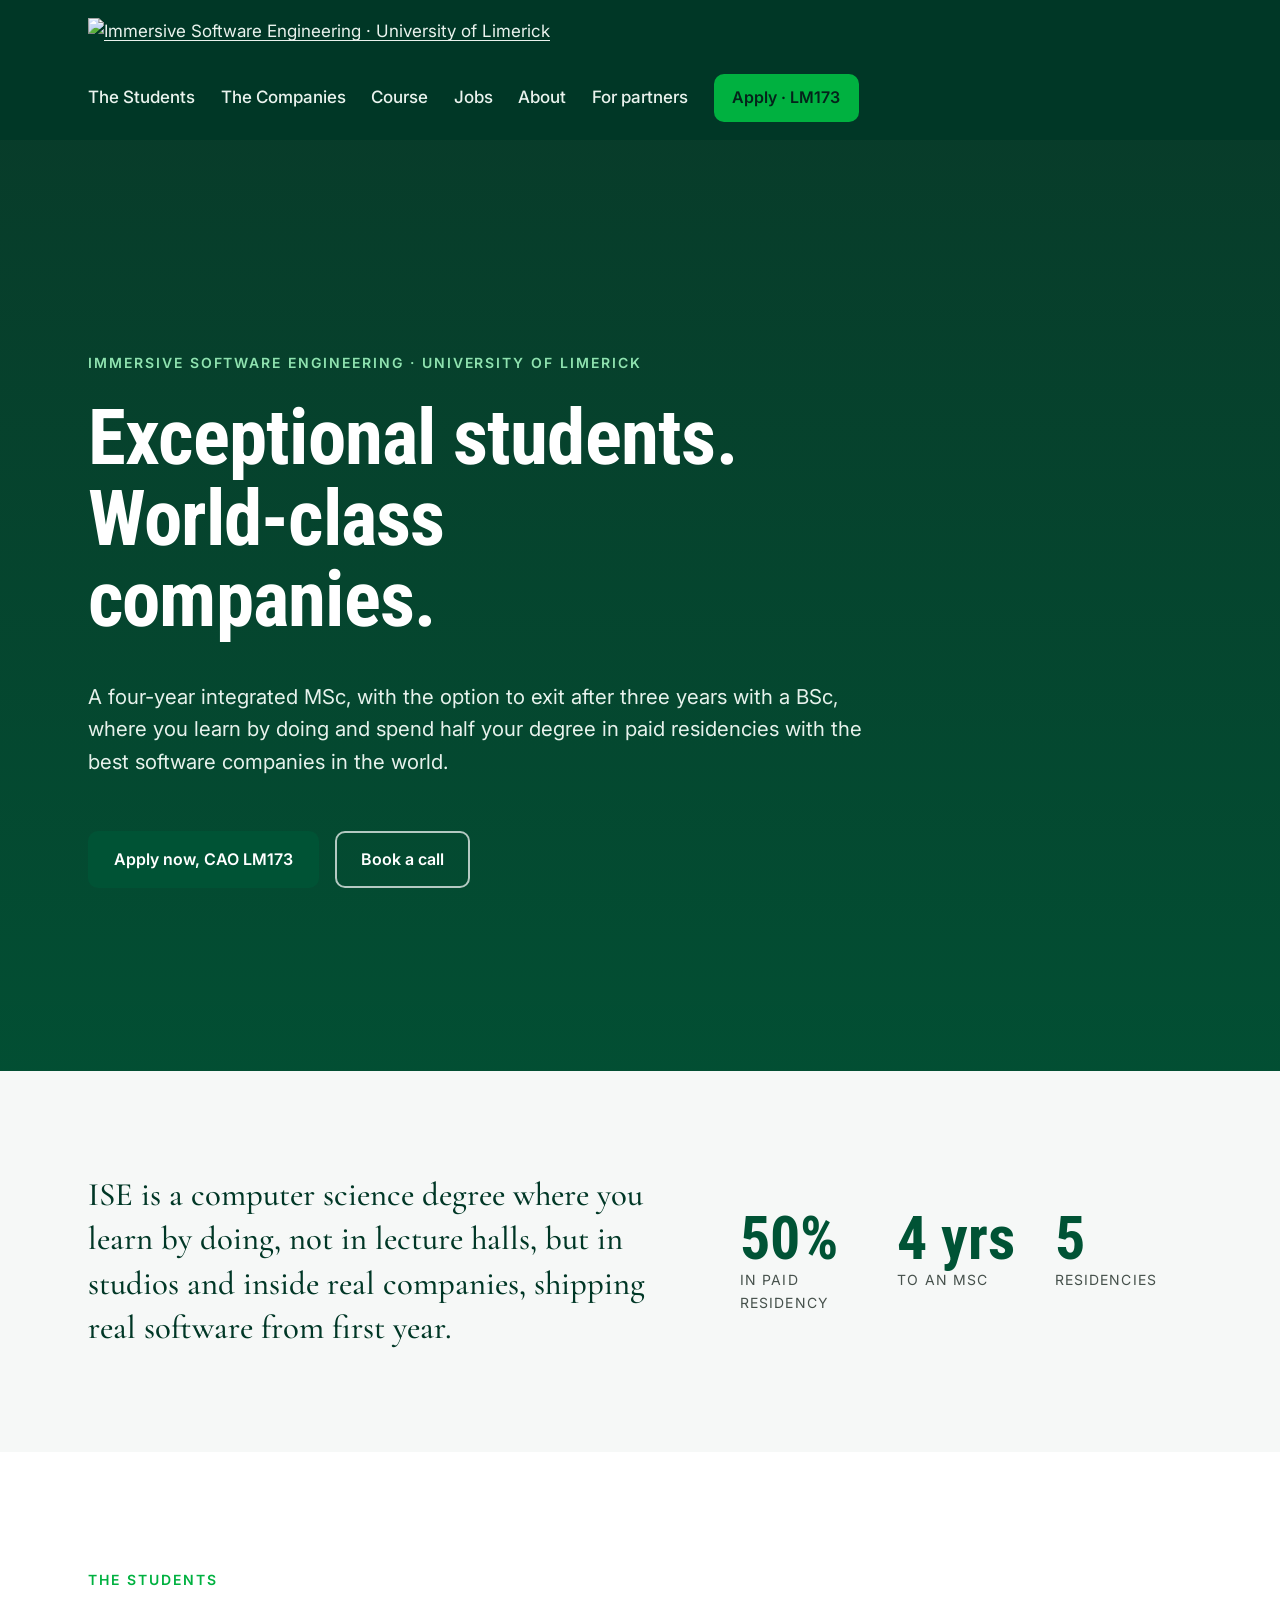
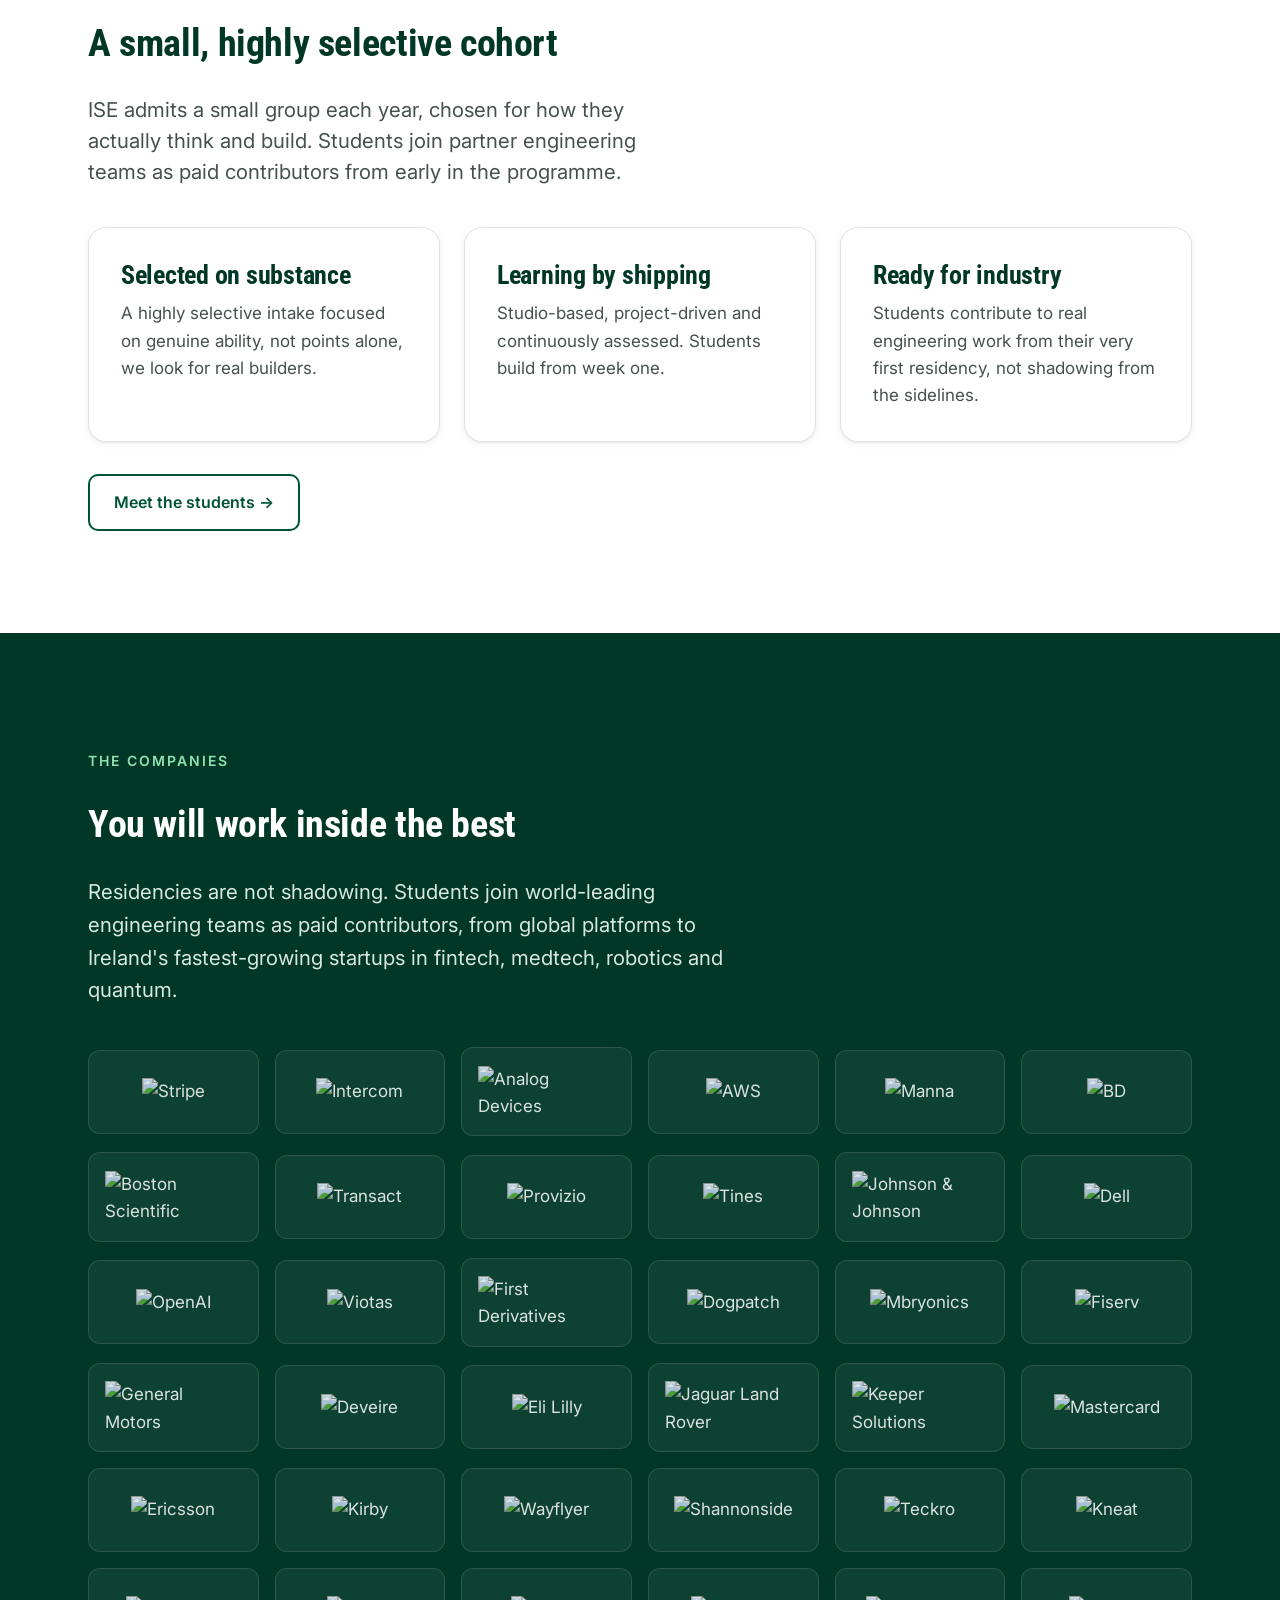
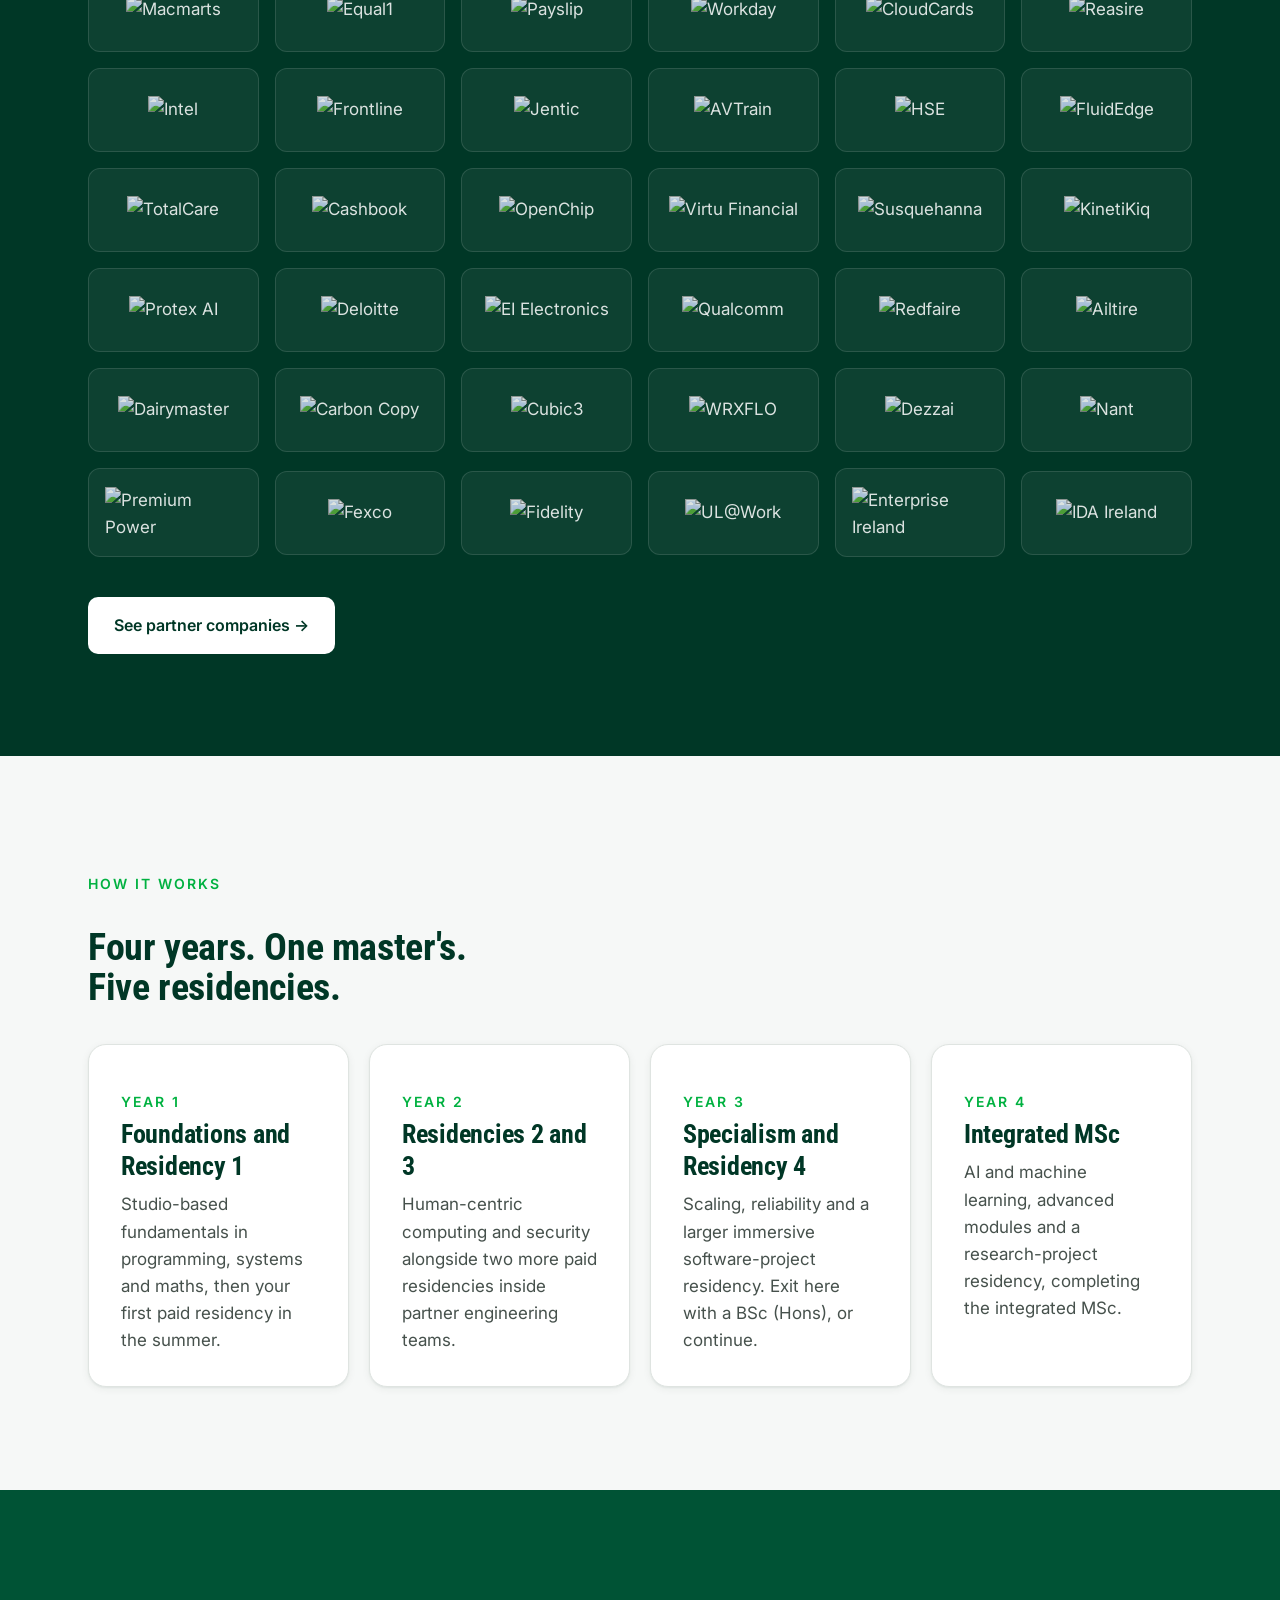
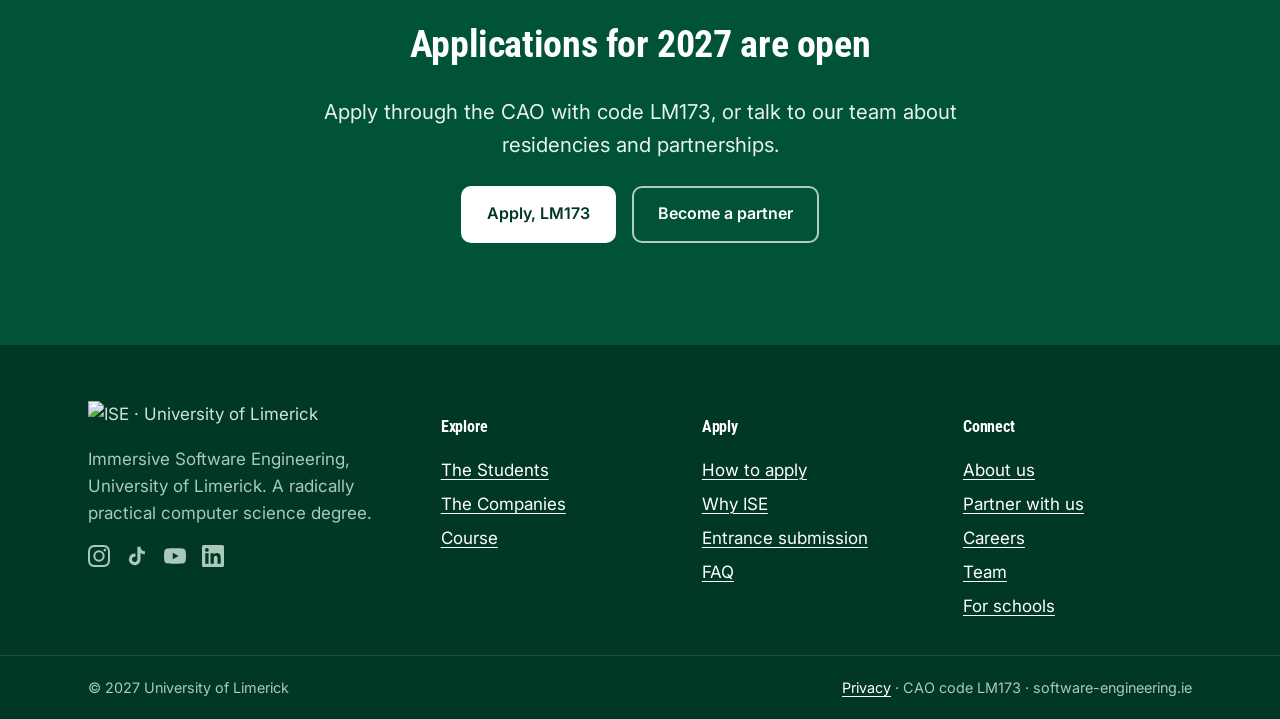
==== commit 846360e4: "Add social links to the footer Instagram, TikTok, YouTube and LinkedIn icons in the shared footer, s" ====
--- a/design/home_preview.html
+++ b/design/home_preview.html
@@ -162,6 +162,8 @@
 .ise-footer { background: var(--ul-green-heritage); color: #cfe3da; }
 .ise-footer a { color: #fff; }
 .ise-footer a:hover { color: var(--ul-green-modern); }
+.ise-footer .ise-social { color: #a9c9bb; display: inline-flex; transition: color .15s ease; }
+.ise-footer .ise-social:hover, .ise-footer .ise-social:focus-visible { color: var(--ul-green-modern); }
 
 /* --- Brand header/footer with the official white ISE·UL lockup on dark green --- */
 .ise-nav { background: var(--ul-green-heritage); }
@@ -232,6 +234,10 @@
 .ise-tcard__who { display: flex; align-items: center; gap: .85rem; margin-top: auto; }
 .ise-tcard__who img { width: 54px; height: 54px; border-radius: 50%; object-fit: cover; object-position: top center; flex: none; }
 .ise-tcard__name { font-weight: 700; font-family: var(--font-sans); color: var(--ink); line-height: 1.2; }
+a.ise-tcard__name { display: inline-flex; align-items: center; text-decoration: none; }
+a.ise-tcard__name svg { color: #86938c; transition: color .15s ease; }
+a.ise-tcard__name:hover, a.ise-tcard__name:focus-visible { color: var(--ul-green-modern); text-decoration: underline; }
+a.ise-tcard__name:hover svg, a.ise-tcard__name:focus-visible svg { color: var(--ul-green-modern); }
 .ise-tcard__proj { font-size: .85rem; color: var(--ink-70); }
 @media (max-width: 820px){ .ise-tcards { grid-template-columns: 1fr; } }
 
@@ -453,6 +459,7 @@
   <div>
     <img src="assets/ise-ul-logo.png" alt="ISE · University of Limerick" style="height:40px;width:auto;margin-bottom:.35rem;">
     <p style="max-width:34ch;margin:.75rem 0 0;color:#a9c9bb;">Immersive Software Engineering, University of Limerick. A radically practical computer science degree.</p>
+    <div style="display:flex;gap:1rem;margin-top:1.1rem;"><a class="ise-social" href="https://www.instagram.com/immersivesoftwareengineering/" target="_blank" rel="noopener" aria-label="ISE on Instagram"><svg viewBox="0 0 24 24" width="22" height="22" fill="currentColor" aria-hidden="true" focusable="false"><path d="M12 2.16c3.2 0 3.58.01 4.85.07 1.17.05 1.8.25 2.23.41.56.22.96.48 1.38.9.42.42.68.82.9 1.38.16.42.36 1.06.41 2.23.06 1.27.07 1.65.07 4.85s-.01 3.58-.07 4.85c-.05 1.17-.25 1.8-.41 2.23-.22.56-.48.96-.9 1.38-.42.42-.82.68-1.38.9-.42.16-1.06.36-2.23.41-1.27.06-1.65.07-4.85.07s-3.58-.01-4.85-.07c-1.17-.05-1.8-.25-2.23-.41a3.72 3.72 0 0 1-1.38-.9 3.72 3.72 0 0 1-.9-1.38c-.16-.42-.36-1.06-.41-2.23C2.17 15.58 2.16 15.2 2.16 12s.01-3.58.07-4.85c.05-1.17.25-1.8.41-2.23.22-.56.48-.96.9-1.38.42-.42.82-.68 1.38-.9.42-.16 1.06-.36 2.23-.41C8.42 2.17 8.8 2.16 12 2.16zM12 0C8.74 0 8.33.01 7.05.07 5.78.13 4.9.33 4.14.63c-.79.3-1.46.72-2.12 1.38A5.86 5.86 0 0 0 .63 4.14c-.3.76-.5 1.64-.56 2.91C.01 8.33 0 8.74 0 12s.01 3.67.07 4.95c.06 1.27.26 2.15.56 2.91.3.79.72 1.46 1.38 2.12.66.66 1.33 1.08 2.12 1.38.76.3 1.64.5 2.91.56C8.33 23.99 8.74 24 12 24s3.67-.01 4.95-.07c1.27-.06 2.15-.26 2.91-.56a5.86 5.86 0 0 0 2.12-1.38 5.86 5.86 0 0 0 1.38-2.12c.3-.76.5-1.64.56-2.91.06-1.28.07-1.69.07-4.95s-.01-3.67-.07-4.95c-.06-1.27-.26-2.15-.56-2.91a5.86 5.86 0 0 0-1.38-2.12A5.86 5.86 0 0 0 19.86.63c-.76-.3-1.64-.5-2.91-.56C15.67.01 15.26 0 12 0zm0 5.84A6.16 6.16 0 1 0 18.16 12 6.16 6.16 0 0 0 12 5.84zm0 10.16A4 4 0 1 1 16 12a4 4 0 0 1-4 4zm6.4-11.85a1.44 1.44 0 1 0 1.44 1.44 1.44 1.44 0 0 0-1.44-1.44z"></path></svg></a><a class="ise-social" href="https://www.tiktok.com/@immersivesoftwareeng" target="_blank" rel="noopener" aria-label="ISE on TikTok"><svg viewBox="0 0 24 24" width="22" height="22" fill="currentColor" aria-hidden="true" focusable="false"><path d="M19.59 6.69a4.83 4.83 0 0 1-3.77-4.25V2h-3.45v13.67a2.89 2.89 0 0 1-5.2 1.74 2.89 2.89 0 0 1 2.31-4.64 2.93 2.93 0 0 1 .88.13V9.4a6.84 6.84 0 0 0-1-.05A6.33 6.33 0 0 0 5 20.1a6.34 6.34 0 0 0 10.86-4.43v-7a8.16 8.16 0 0 0 4.77 1.52v-3.4a4.85 4.85 0 0 1-1.04-.1z"></path></svg></a><a class="ise-social" href="https://www.youtube.com/@immersiveSE" target="_blank" rel="noopener" aria-label="ISE on YouTube"><svg viewBox="0 0 24 24" width="22" height="22" fill="currentColor" aria-hidden="true" focusable="false"><path d="M23.5 6.2a3.02 3.02 0 0 0-2.12-2.14C19.5 3.55 12 3.55 12 3.55s-7.5 0-9.38.51A3.02 3.02 0 0 0 .5 6.2 31.6 31.6 0 0 0 0 12a31.6 31.6 0 0 0 .5 5.8 3.02 3.02 0 0 0 2.12 2.14c1.88.51 9.38.51 9.38.51s7.5 0 9.38-.51a3.02 3.02 0 0 0 2.12-2.14A31.6 31.6 0 0 0 24 12a31.6 31.6 0 0 0-.5-5.8zM9.55 15.57V8.43L15.82 12l-6.27 3.57z"></path></svg></a><a class="ise-social" href="https://www.linkedin.com/company/ise-ul/" target="_blank" rel="noopener" aria-label="ISE on LinkedIn"><svg viewBox="0 0 24 24" width="22" height="22" fill="currentColor" aria-hidden="true" focusable="false"><path d="M20.45 20.45h-3.56v-5.57c0-1.33-.03-3.04-1.85-3.04-1.86 0-2.14 1.45-2.14 2.94v5.67H9.35V9h3.41v1.56h.05c.47-.9 1.63-1.85 3.37-1.85 3.6 0 4.27 2.37 4.27 5.46v6.28zM5.34 7.43a2.07 2.07 0 1 1 0-4.14 2.07 2.07 0 0 1 0 4.14zM7.12 20.45H3.56V9h3.56v11.45zM22.22 0H1.77C.79 0 0 .78 0 1.73v20.54C0 23.22.79 24 1.77 24h20.45c.98 0 1.78-.78 1.78-1.73V1.73C24 .78 23.2 0 22.22 0z"></path></svg></a></div>
   </div>
   <div><h3 style="color:#fff;font-size:1rem;">Explore</h3><p style="line-height:2;margin:.5rem 0 0;"><a href="/students">The Students</a><br><a href="/companies">The Companies</a><br><a href="/course">Course</a></p></div>
   <div><h3 style="color:#fff;font-size:1rem;">Apply</h3><p style="line-height:2;margin:.5rem 0 0;"><a href="https://www.ul.ie/study/undergraduate/immersive-software-engineering-bsc-or-msc" target="_blank" rel="noopener">How to apply</a><br><a href="/why-ise">Why ISE</a><br><a href="/entrance-submission">Entrance submission</a><br><a href="/faq">FAQ</a></p></div>
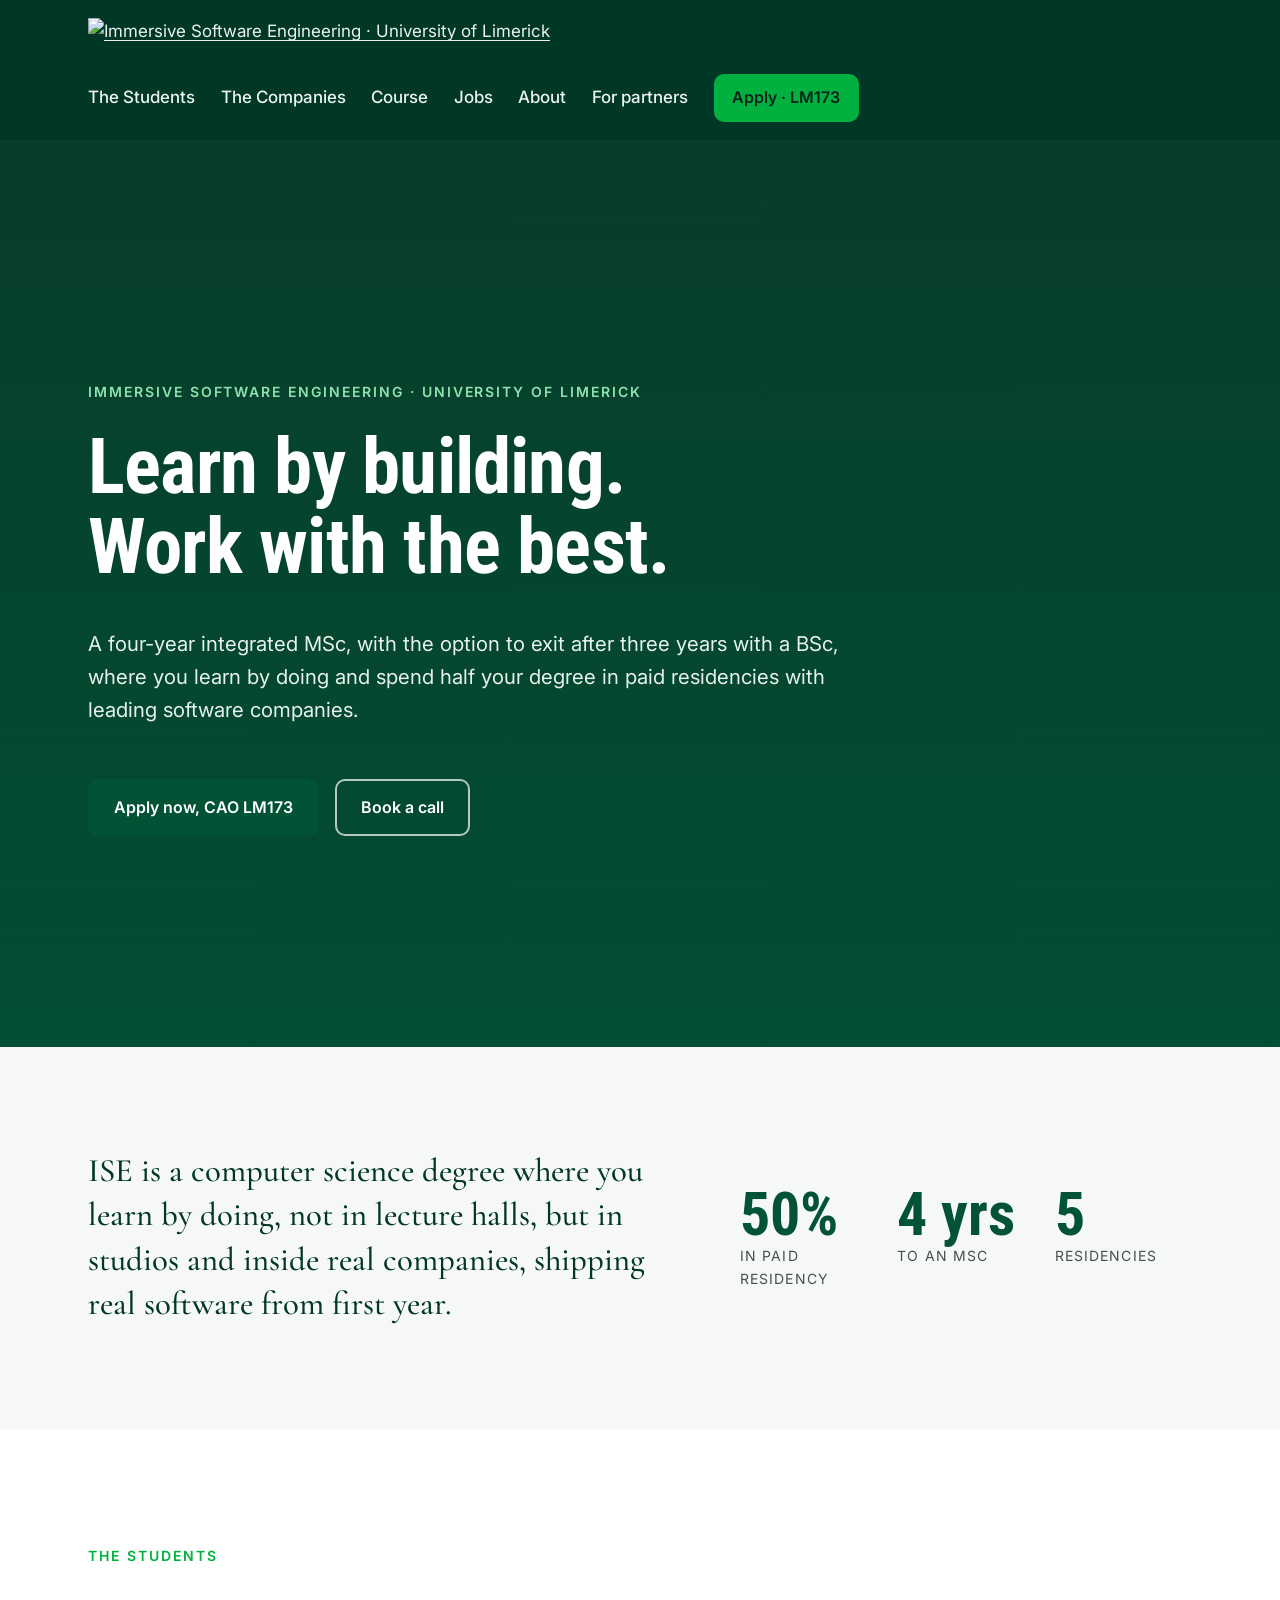
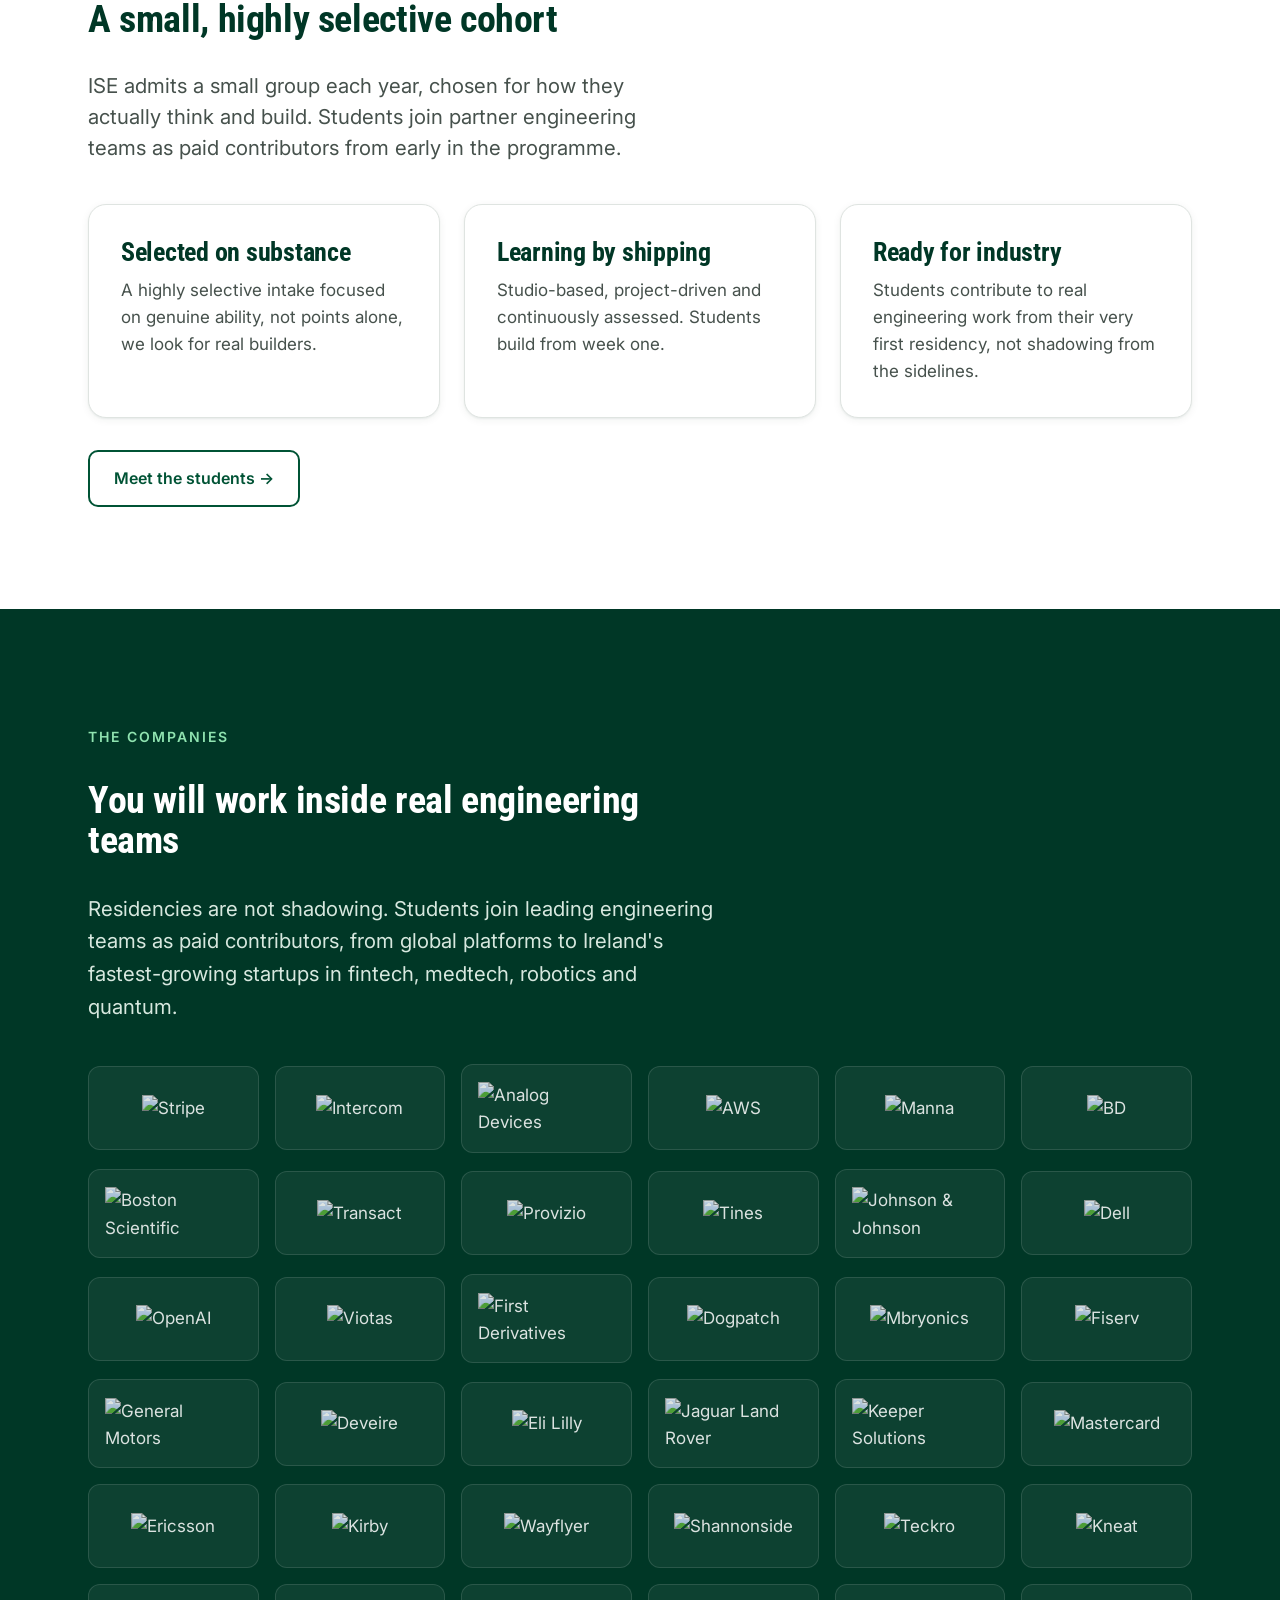
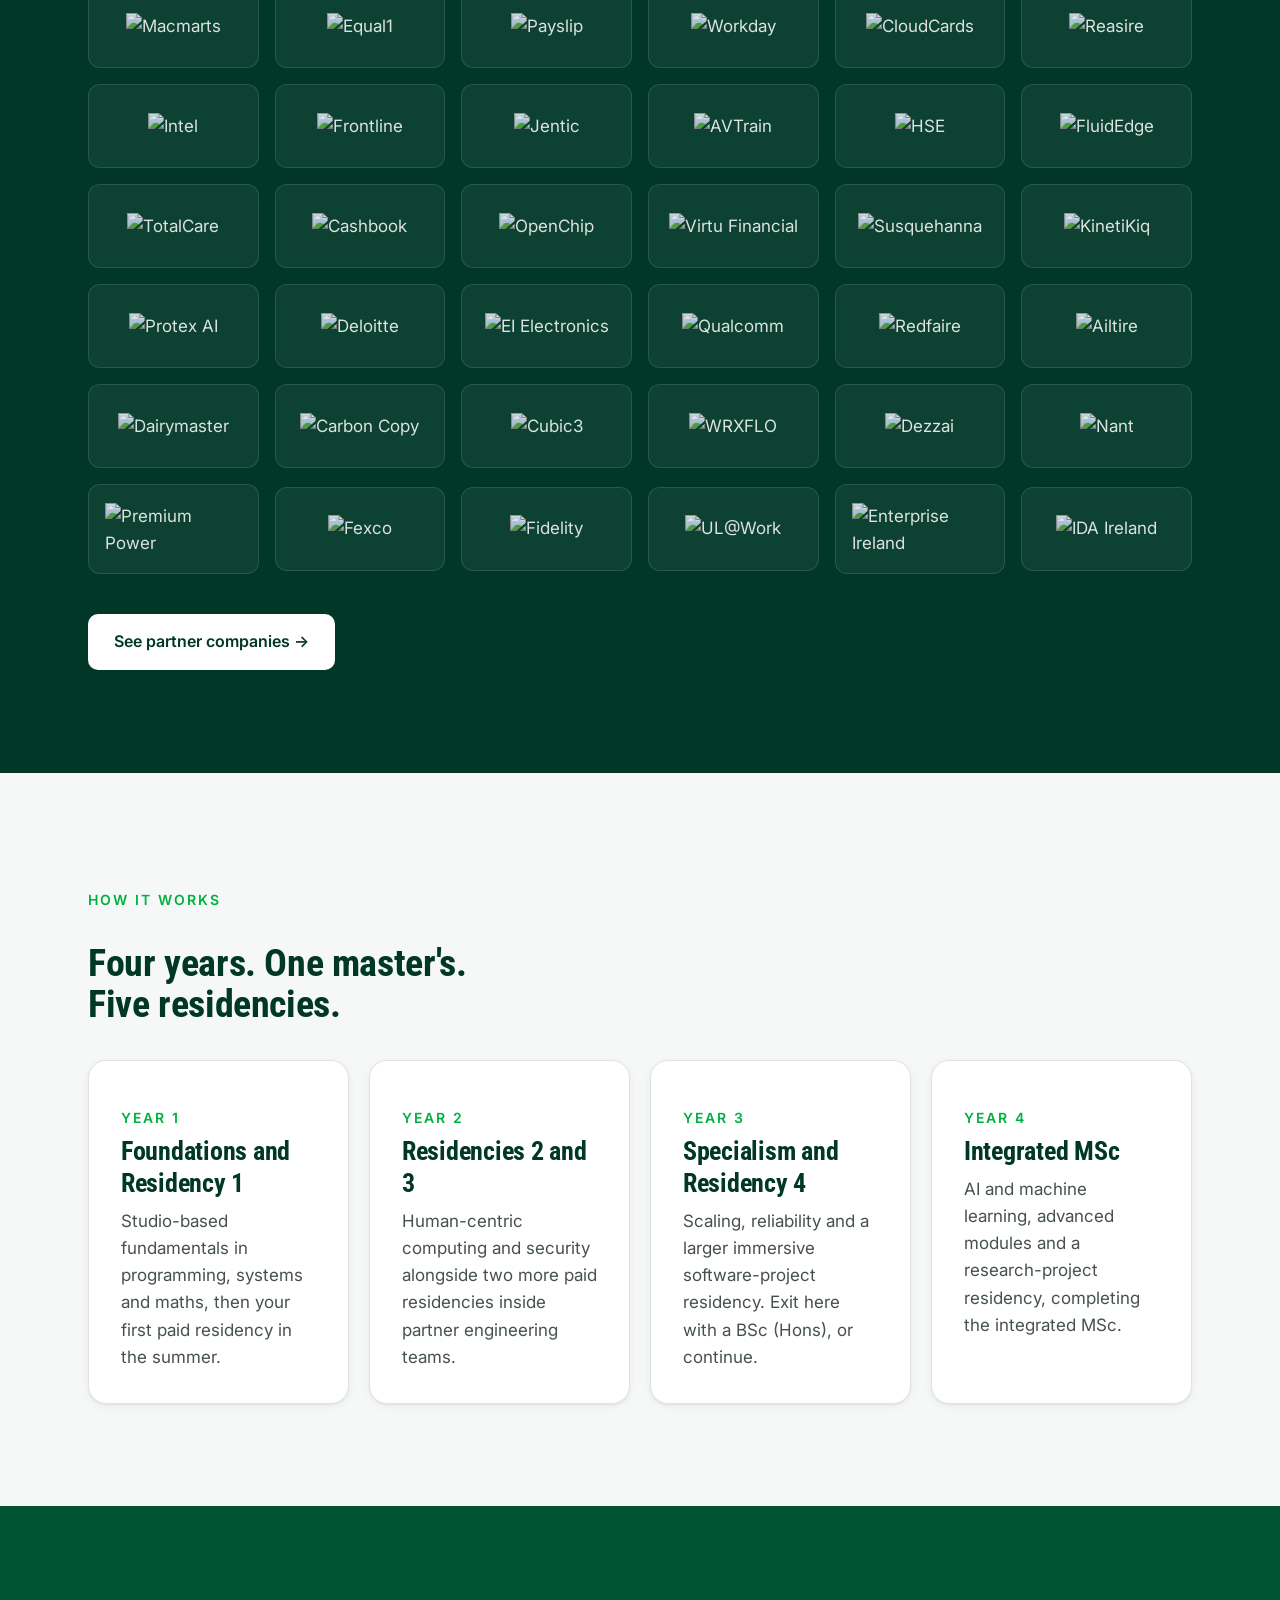
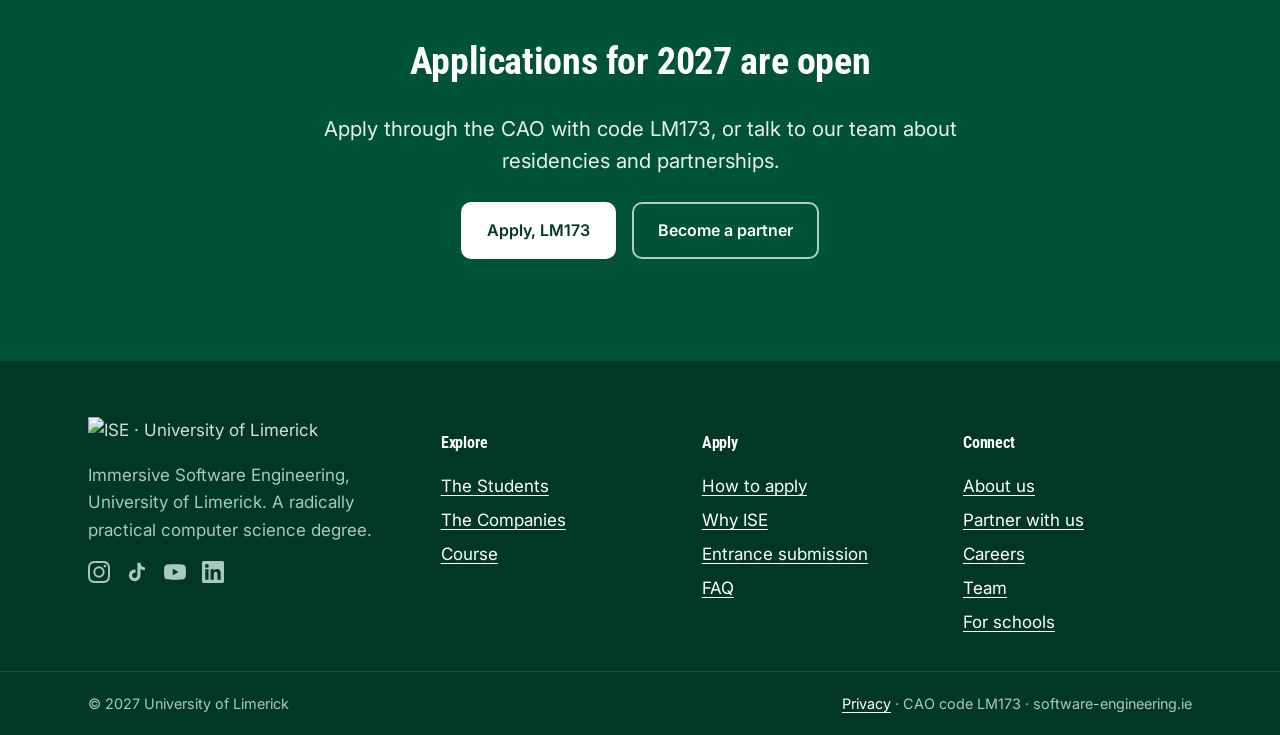
==== commit e44ab4c0: "Soften over-claiming prose across the site (ambitious, not arrogant) Keeps the bold claims in the at" ====
--- a/design/home_preview.html
+++ b/design/home_preview.html
@@ -403,8 +403,8 @@
 </div></div><div class="ise-hero" style="background:#0a3f2c;padding-block:var(--section-y);">
 <div class="ise-container" style="min-height:clamp(560px,78vh,720px);display:flex;flex-direction:column;justify-content:center;padding-block:6rem 5rem;">
   <p class="ise-eyebrow" style="color:#8fe3b0;">Immersive Software Engineering · University of Limerick</p>
-  <h1 style="color:#fff;font-size:var(--fs-hero);margin:.6rem 0 1.25rem;max-width:17ch;">Exceptional students. World-class companies.</h1>
-  <p style="font-size:var(--fs-lead);color:#e7f2ec;max-width:60ch;">A four-year integrated MSc, with the option to exit after three years with a BSc, where you learn by doing and spend half your degree in paid residencies with the best software companies in the world.</p>
+  <h1 style="color:#fff;font-size:var(--fs-hero);margin:.6rem 0 1.25rem;max-width:17ch;">Learn by building. Work with the best.</h1>
+  <p style="font-size:var(--fs-lead);color:#e7f2ec;max-width:60ch;">A four-year integrated MSc, with the option to exit after three years with a BSc, where you learn by doing and spend half your degree in paid residencies with leading software companies.</p>
   <div style="display:flex;gap:1rem;flex-wrap:wrap;margin-top:2rem;">
     <a class="ise-btn ise-btn--primary" href="https://www.ul.ie/study/undergraduate/immersive-software-engineering-bsc-or-msc" target="_blank" rel="noopener">Apply now, CAO LM173</a>
     <a class="ise-btn ise-btn--ghost ise-btn--on-dark" href="https://outlook.office365.com/owa/calendar/ISERPCallBookingPage@ulcampus.onmicrosoft.com/bookings/" target="_blank" rel="noopener">Book a call</a>
@@ -434,8 +434,8 @@
 <div class="ise-container">
   <div style="max-width:58ch;margin-bottom:2.5rem;">
     <p class="ise-eyebrow" style="color:#8fe3b0;">The Companies</p>
-    <h2 style="color:#fff;">You will work inside the best</h2>
-    <p style="color:#d7e8df;font-size:var(--fs-lead);">Residencies are not shadowing. Students join world-leading engineering teams as paid contributors, from global platforms to Ireland's fastest-growing startups in fintech, medtech, robotics and quantum.</p>
+    <h2 style="color:#fff;">You will work inside real engineering teams</h2>
+    <p style="color:#d7e8df;font-size:var(--fs-lead);">Residencies are not shadowing. Students join leading engineering teams as paid contributors, from global platforms to Ireland's fastest-growing startups in fintech, medtech, robotics and quantum.</p>
   </div>
   <div class="ise-logo-wall ise-logo-wall--mono" style="gap:1rem;margin-top:.5rem;"><div class="ise-logo-cell"><img src="assets/partners/stripe.png" alt="Stripe" loading="lazy" decoding="async"></div><div class="ise-logo-cell"><img src="assets/partners/intercom.png" alt="Intercom" loading="lazy" decoding="async"></div><div class="ise-logo-cell"><img src="assets/partners/analog-devices.png" alt="Analog Devices" loading="lazy" decoding="async"></div><div class="ise-logo-cell"><img src="assets/partners/aws.png" alt="AWS" loading="lazy" decoding="async"></div><div class="ise-logo-cell"><img src="assets/partners/manna.png" alt="Manna" loading="lazy" decoding="async"></div><div class="ise-logo-cell"><img src="assets/partners/bd.png" alt="BD" loading="lazy" decoding="async"></div><div class="ise-logo-cell"><img src="assets/partners/boston-scientific.png" alt="Boston Scientific" loading="lazy" decoding="async"></div><div class="ise-logo-cell"><img src="assets/partners/transact.png" alt="Transact" loading="lazy" decoding="async"></div><div class="ise-logo-cell"><img src="assets/partners/provizio.png" alt="Provizio" loading="lazy" decoding="async"></div><div class="ise-logo-cell"><img src="assets/partners/tines.png" alt="Tines" loading="lazy" decoding="async"></div><div class="ise-logo-cell"><img src="assets/partners/johnson-johnson.png" alt="Johnson & Johnson" loading="lazy" decoding="async"></div><div class="ise-logo-cell"><img src="assets/partners/dell.png" alt="Dell" loading="lazy" decoding="async"></div><div class="ise-logo-cell"><img src="assets/partners/openai.png" alt="OpenAI" loading="lazy" decoding="async"></div><div class="ise-logo-cell"><img src="assets/partners/viotas.png" alt="Viotas" loading="lazy" decoding="async"></div><div class="ise-logo-cell"><img src="assets/partners/first-derivatives.png" alt="First Derivatives" loading="lazy" decoding="async"></div><div class="ise-logo-cell"><img src="assets/partners/dogpatch.png" alt="Dogpatch" loading="lazy" decoding="async"></div><div class="ise-logo-cell"><img src="assets/partners/mbryonics.png" alt="Mbryonics" loading="lazy" decoding="async"></div><div class="ise-logo-cell"><img src="assets/partners/fiserv.png" alt="Fiserv" loading="lazy" decoding="async"></div><div class="ise-logo-cell"><img src="assets/partners/general-motors.png" alt="General Motors" loading="lazy" decoding="async"></div><div class="ise-logo-cell"><img src="assets/partners/deveire.png" alt="Deveire" loading="lazy" decoding="async"></div><div class="ise-logo-cell"><img src="assets/partners/eli-lilly.png" alt="Eli Lilly" loading="lazy" decoding="async"></div><div class="ise-logo-cell"><img src="assets/partners/jaguar-landrover.png" alt="Jaguar Land Rover" loading="lazy" decoding="async"></div><div class="ise-logo-cell"><img src="assets/partners/keeper-solutions.png" alt="Keeper Solutions" loading="lazy" decoding="async"></div><div class="ise-logo-cell"><img src="assets/partners/mastercard.png" alt="Mastercard" loading="lazy" decoding="async"></div><div class="ise-logo-cell"><img src="assets/partners/ericsson.png" alt="Ericsson" loading="lazy" decoding="async"></div><div class="ise-logo-cell"><img src="assets/partners/kirby.png" alt="Kirby" loading="lazy" decoding="async"></div><div class="ise-logo-cell"><img src="assets/partners/wayflyer.png" alt="Wayflyer" loading="lazy" decoding="async"></div><div class="ise-logo-cell"><img src="assets/partners/shannonside.png" alt="Shannonside" loading="lazy" decoding="async"></div><div class="ise-logo-cell"><img src="assets/partners/teckro.png" alt="Teckro" loading="lazy" decoding="async"></div><div class="ise-logo-cell"><img src="assets/partners/kneat.png" alt="Kneat" loading="lazy" decoding="async"></div><div class="ise-logo-cell"><img src="assets/partners/macmarts.png" alt="Macmarts" loading="lazy" decoding="async"></div><div class="ise-logo-cell"><img src="assets/partners/equal1.png" alt="Equal1" loading="lazy" decoding="async"></div><div class="ise-logo-cell"><img src="assets/partners/payslip.png" alt="Payslip" loading="lazy" decoding="async"></div><div class="ise-logo-cell"><img src="assets/partners/workday.png" alt="Workday" loading="lazy" decoding="async"></div><div class="ise-logo-cell"><img src="assets/partners/cloudcards.png" alt="CloudCards" loading="lazy" decoding="async"></div><div class="ise-logo-cell"><img src="assets/partners/reasire.png" alt="Reasire" loading="lazy" decoding="async"></div><div class="ise-logo-cell"><img src="assets/partners/intel.png" alt="Intel" loading="lazy" decoding="async"></div><div class="ise-logo-cell"><img src="assets/partners/frontline.png" alt="Frontline" loading="lazy" decoding="async"></div><div class="ise-logo-cell"><img src="assets/partners/jentic.png" alt="Jentic" loading="lazy" decoding="async"></div><div class="ise-logo-cell"><img src="assets/partners/avtrain.png" alt="AVTrain" loading="lazy" decoding="async"></div><div class="ise-logo-cell"><img src="assets/partners/hse.png" alt="HSE" loading="lazy" decoding="async"></div><div class="ise-logo-cell"><img src="assets/partners/fluidedge.png" alt="FluidEdge" loading="lazy" decoding="async"></div><div class="ise-logo-cell"><img src="assets/partners/totalcare.png" alt="TotalCare" loading="lazy" decoding="async"></div><div class="ise-logo-cell"><img src="assets/partners/cashbook.png" alt="Cashbook" loading="lazy" decoding="async"></div><div class="ise-logo-cell"><img src="assets/partners/openchip.png" alt="OpenChip" loading="lazy" decoding="async"></div><div class="ise-logo-cell"><img src="assets/partners/virtu-financial.png" alt="Virtu Financial" loading="lazy" decoding="async"></div><div class="ise-logo-cell"><img src="assets/partners/susquehanna.png" alt="Susquehanna" loading="lazy" decoding="async"></div><div class="ise-logo-cell"><img src="assets/partners/kinetikiq.png" alt="KinetiKiq" loading="lazy" decoding="async"></div><div class="ise-logo-cell"><img src="assets/partners/protex-ai.png" alt="Protex AI" loading="lazy" decoding="async"></div><div class="ise-logo-cell"><img src="assets/partners/deloitte.png" alt="Deloitte" loading="lazy" decoding="async"></div><div class="ise-logo-cell"><img src="assets/partners/ei-electronics.png" alt="EI Electronics" loading="lazy" decoding="async"></div><div class="ise-logo-cell"><img src="assets/partners/qualcomm.png" alt="Qualcomm" loading="lazy" decoding="async"></div><div class="ise-logo-cell"><img src="assets/partners/redfaire.png" alt="Redfaire" loading="lazy" decoding="async"></div><div class="ise-logo-cell"><img src="assets/partners/ailtire.png" alt="Ailtire" loading="lazy" decoding="async"></div><div class="ise-logo-cell"><img src="assets/partners/dairymaster.png" alt="Dairymaster" loading="lazy" decoding="async"></div><div class="ise-logo-cell"><img src="assets/partners/carbon-copy.png" alt="Carbon Copy" loading="lazy" decoding="async"></div><div class="ise-logo-cell"><img src="assets/partners/cubic3.png" alt="Cubic3" loading="lazy" decoding="async"></div><div class="ise-logo-cell"><img src="assets/partners/wrxflo.png" alt="WRXFLO" loading="lazy" decoding="async"></div><div class="ise-logo-cell"><img src="assets/partners/dezzai.png" alt="Dezzai" loading="lazy" decoding="async"></div><div class="ise-logo-cell"><img src="assets/partners/nant.png" alt="Nant" loading="lazy" decoding="async"></div><div class="ise-logo-cell"><img src="assets/partners/premium-power.png" alt="Premium Power" loading="lazy" decoding="async"></div><div class="ise-logo-cell"><img src="assets/partners/fexco.png" alt="Fexco" loading="lazy" decoding="async"></div><div class="ise-logo-cell"><img src="assets/partners/fidelity.png" alt="Fidelity" loading="lazy" decoding="async"></div><div class="ise-logo-cell"><img src="assets/partners/ul-at-work.png" alt="UL@Work" loading="lazy" decoding="async"></div><div class="ise-logo-cell"><img src="assets/partners/enterprise-ireland.png" alt="Enterprise Ireland" loading="lazy" decoding="async"></div><div class="ise-logo-cell"><img src="assets/partners/ida.png" alt="IDA Ireland" loading="lazy" decoding="async"></div></div>
   <div style="margin-top:2.5rem;"><a class="ise-btn ise-btn--on-dark" href="/companies">See partner companies →</a></div>
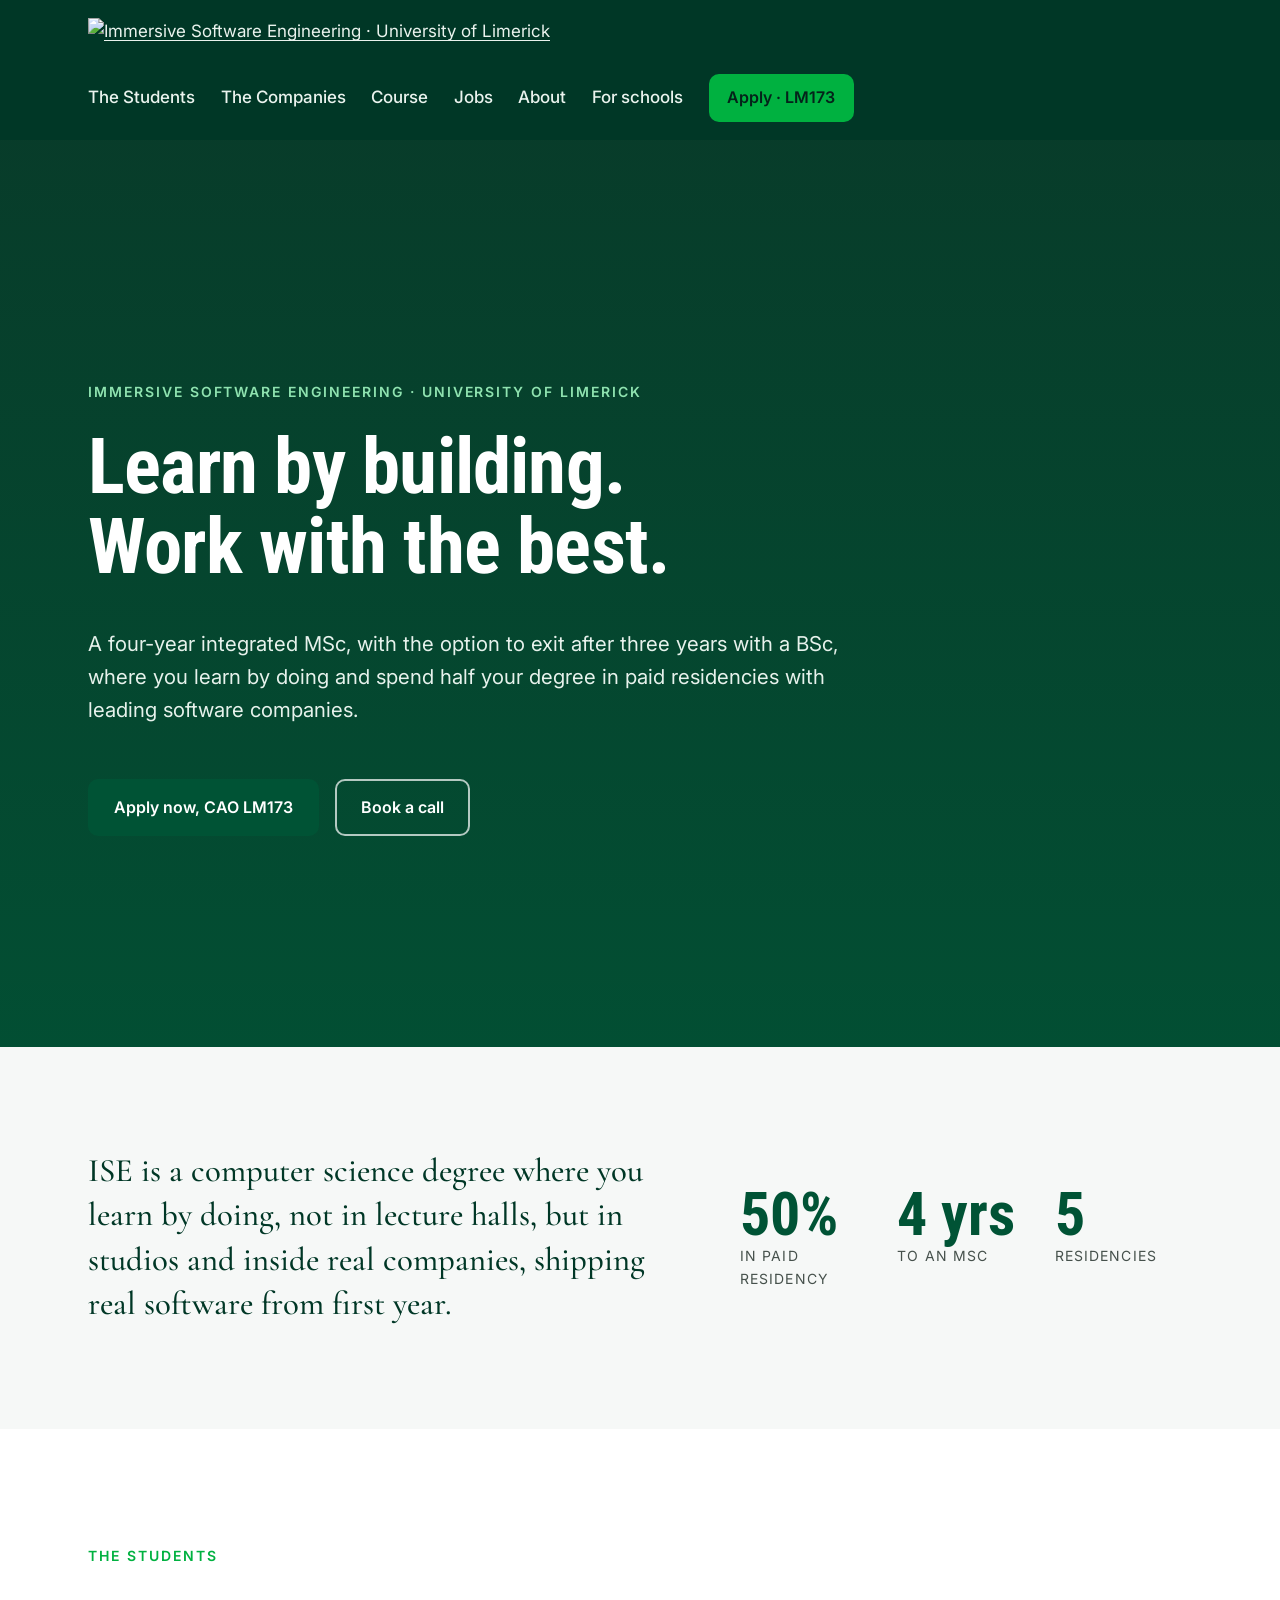
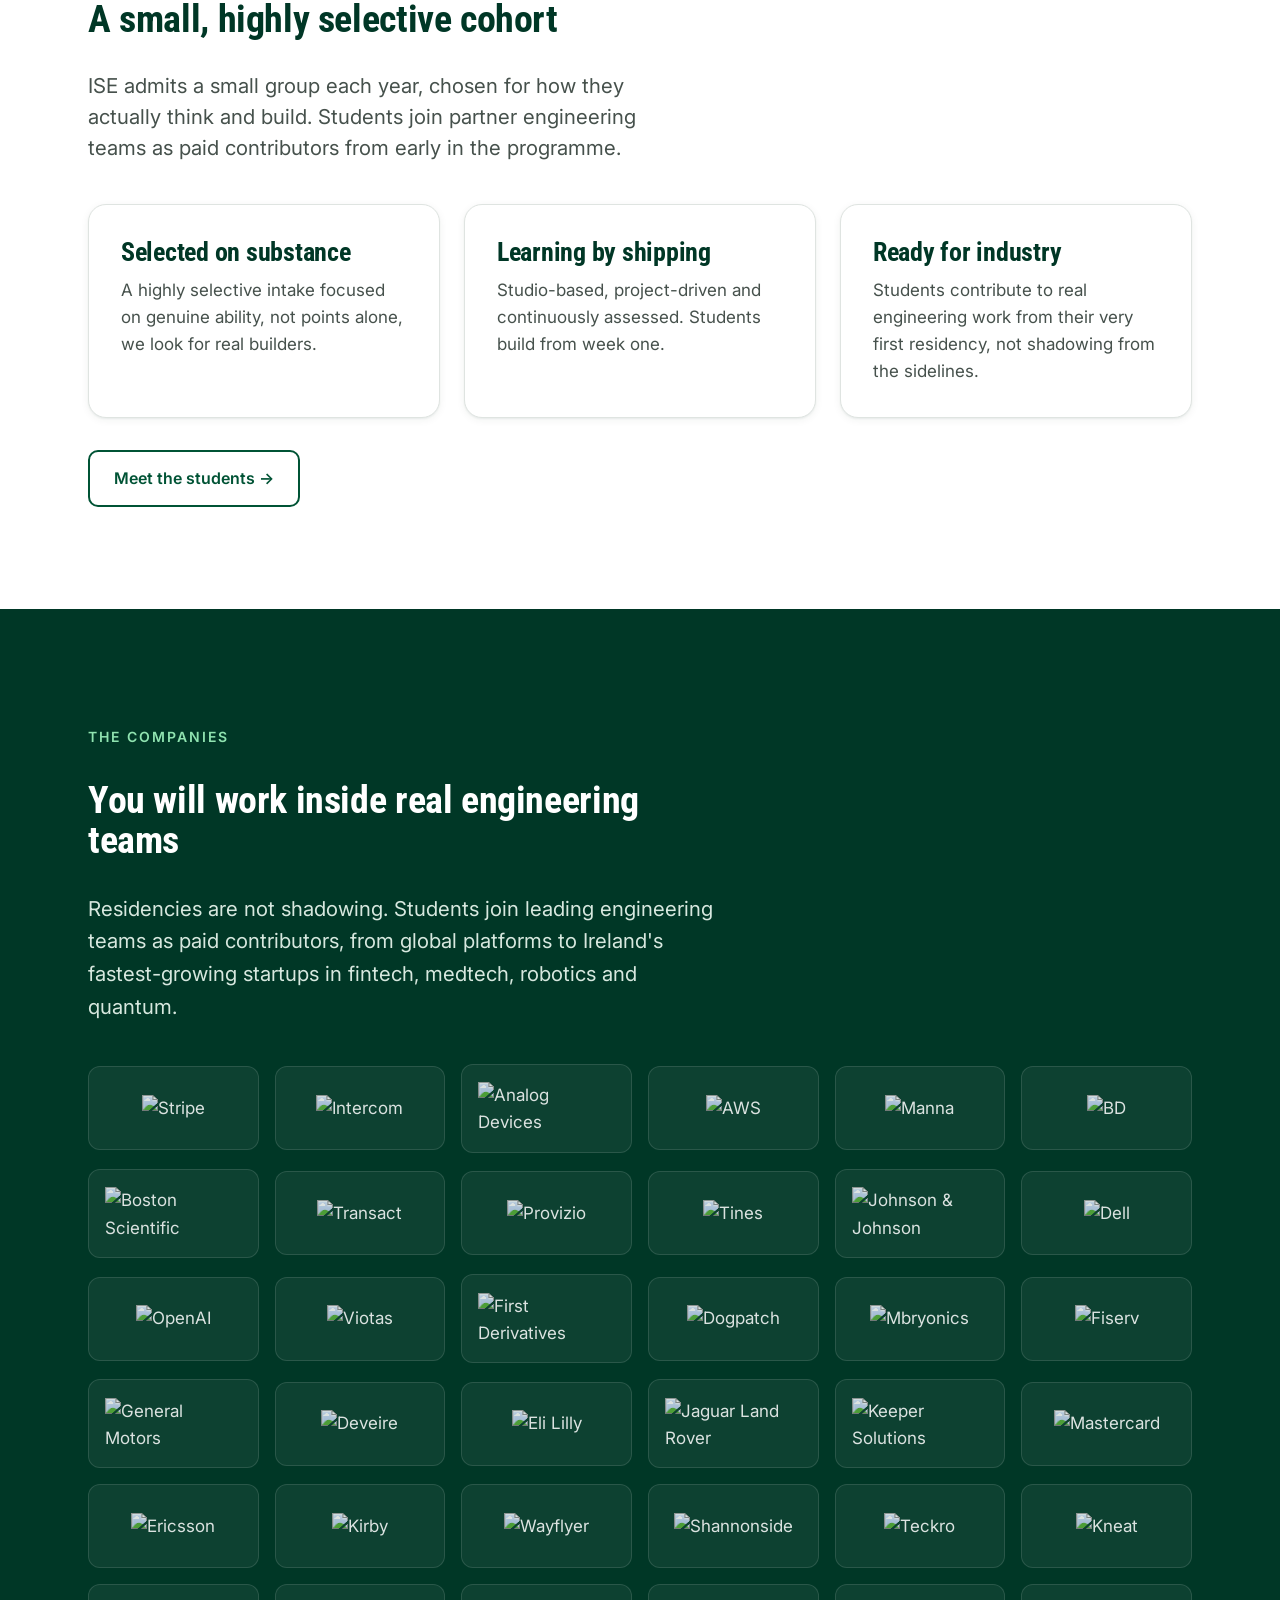
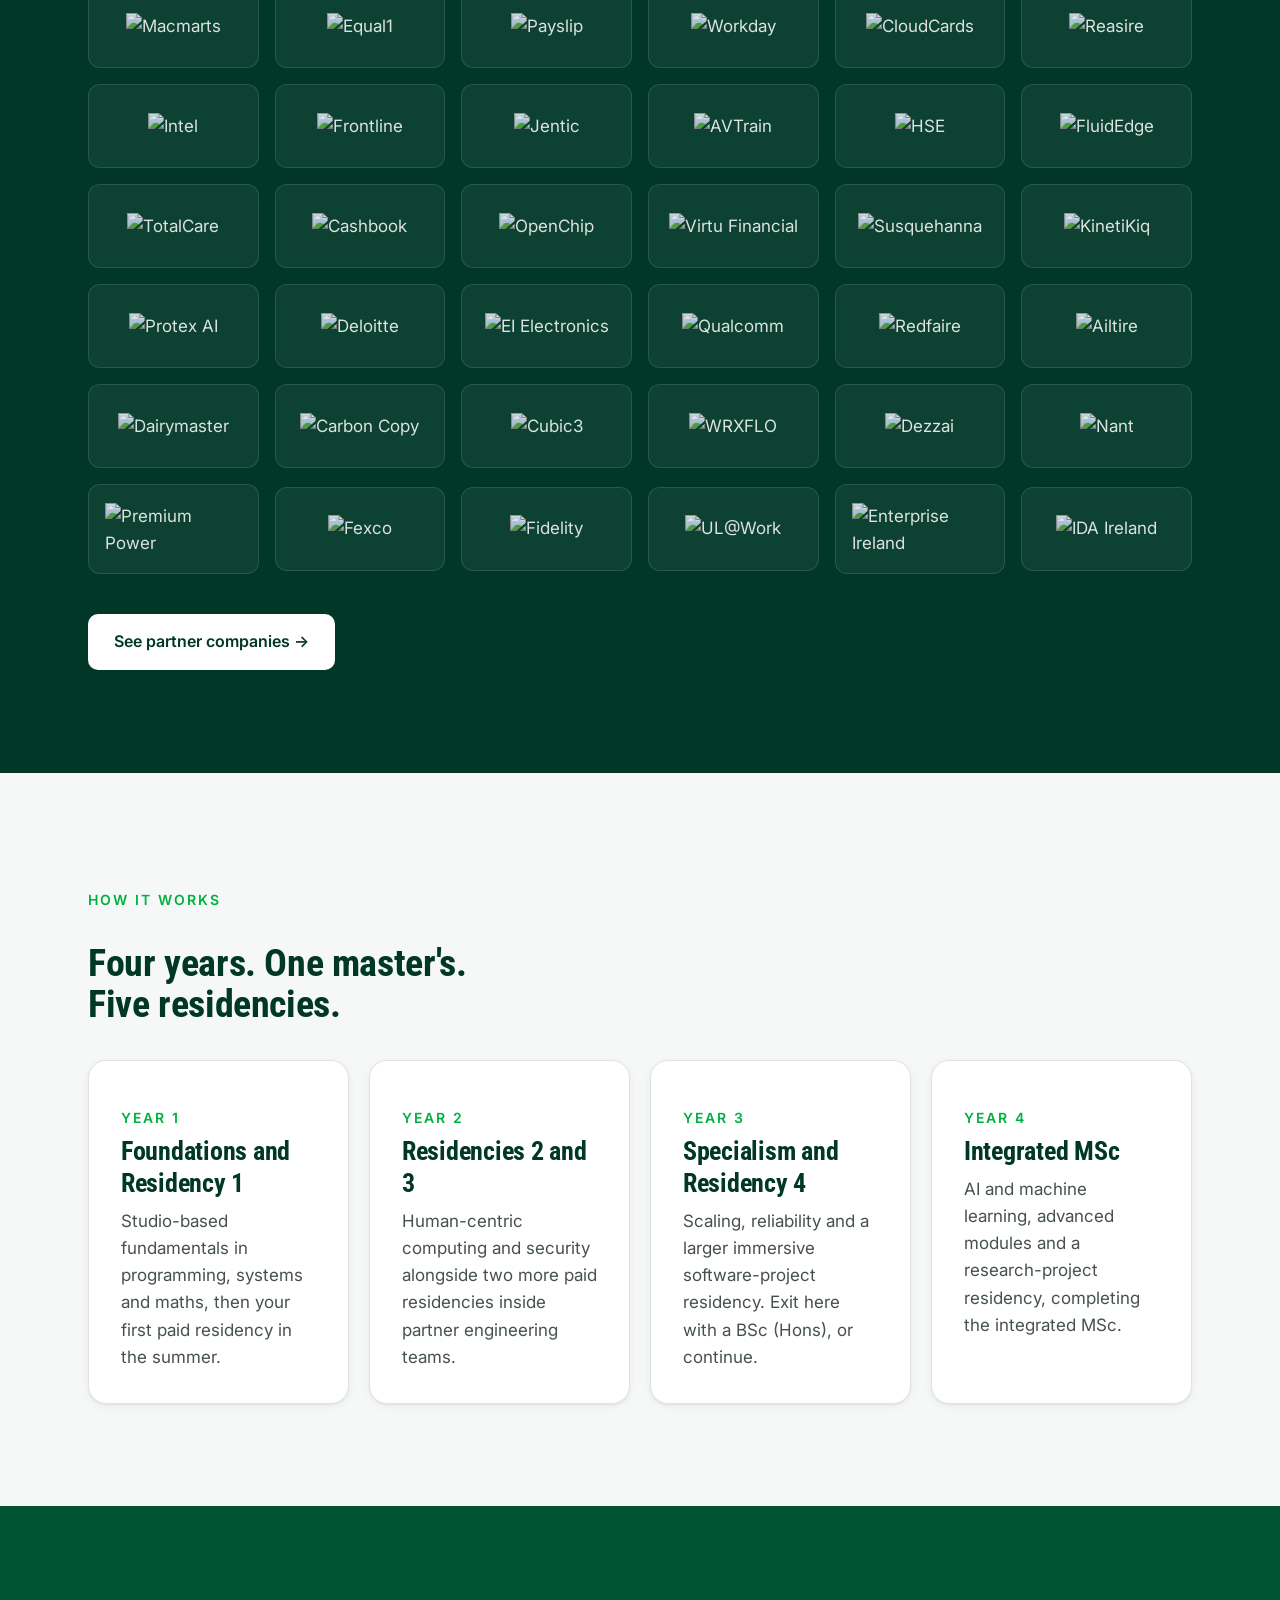
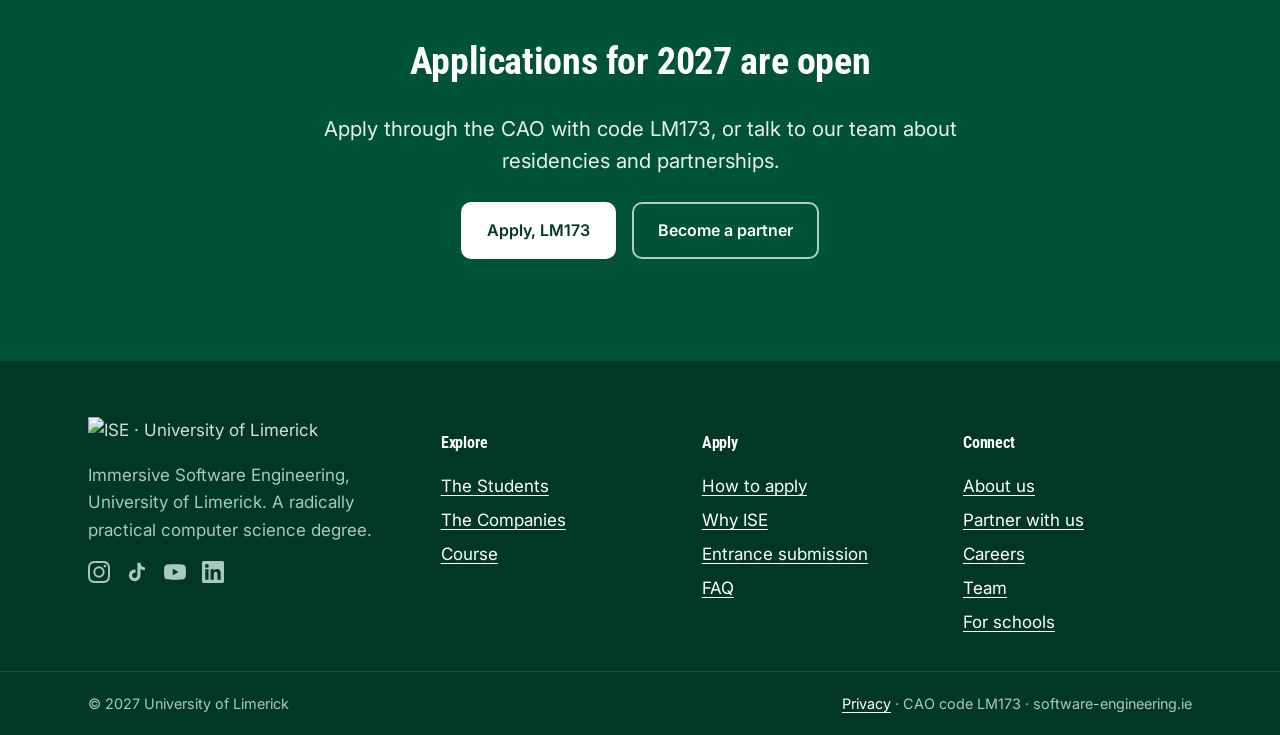
==== commit 4ec9fa54: "Tidy the nav and make /schools discoverable - Nav: dropped the redundant "For partners" (companies/p" ====
--- a/design/home_preview.html
+++ b/design/home_preview.html
@@ -397,7 +397,7 @@
     <a href="#course" style="text-decoration:none;">Course</a>
     <a href="/jobs" style="text-decoration:none;">Jobs</a>
     <a href="/about" style="text-decoration:none;">About</a>
-    <a href="/become-a-partner" style="text-decoration:none;">For partners</a>
+    <a href="/schools" style="text-decoration:none;">For schools</a>
     <a class="ise-btn ise-btn--primary" href="https://www.ul.ie/study/undergraduate/immersive-software-engineering-bsc-or-msc" target="_blank" rel="noopener" style="padding:.55rem 1.05rem;background:var(--ul-green-modern);color:#04231a;">Apply · LM173</a>
   </nav>
 </div></div><div class="ise-hero" style="background:#0a3f2c;padding-block:var(--section-y);">
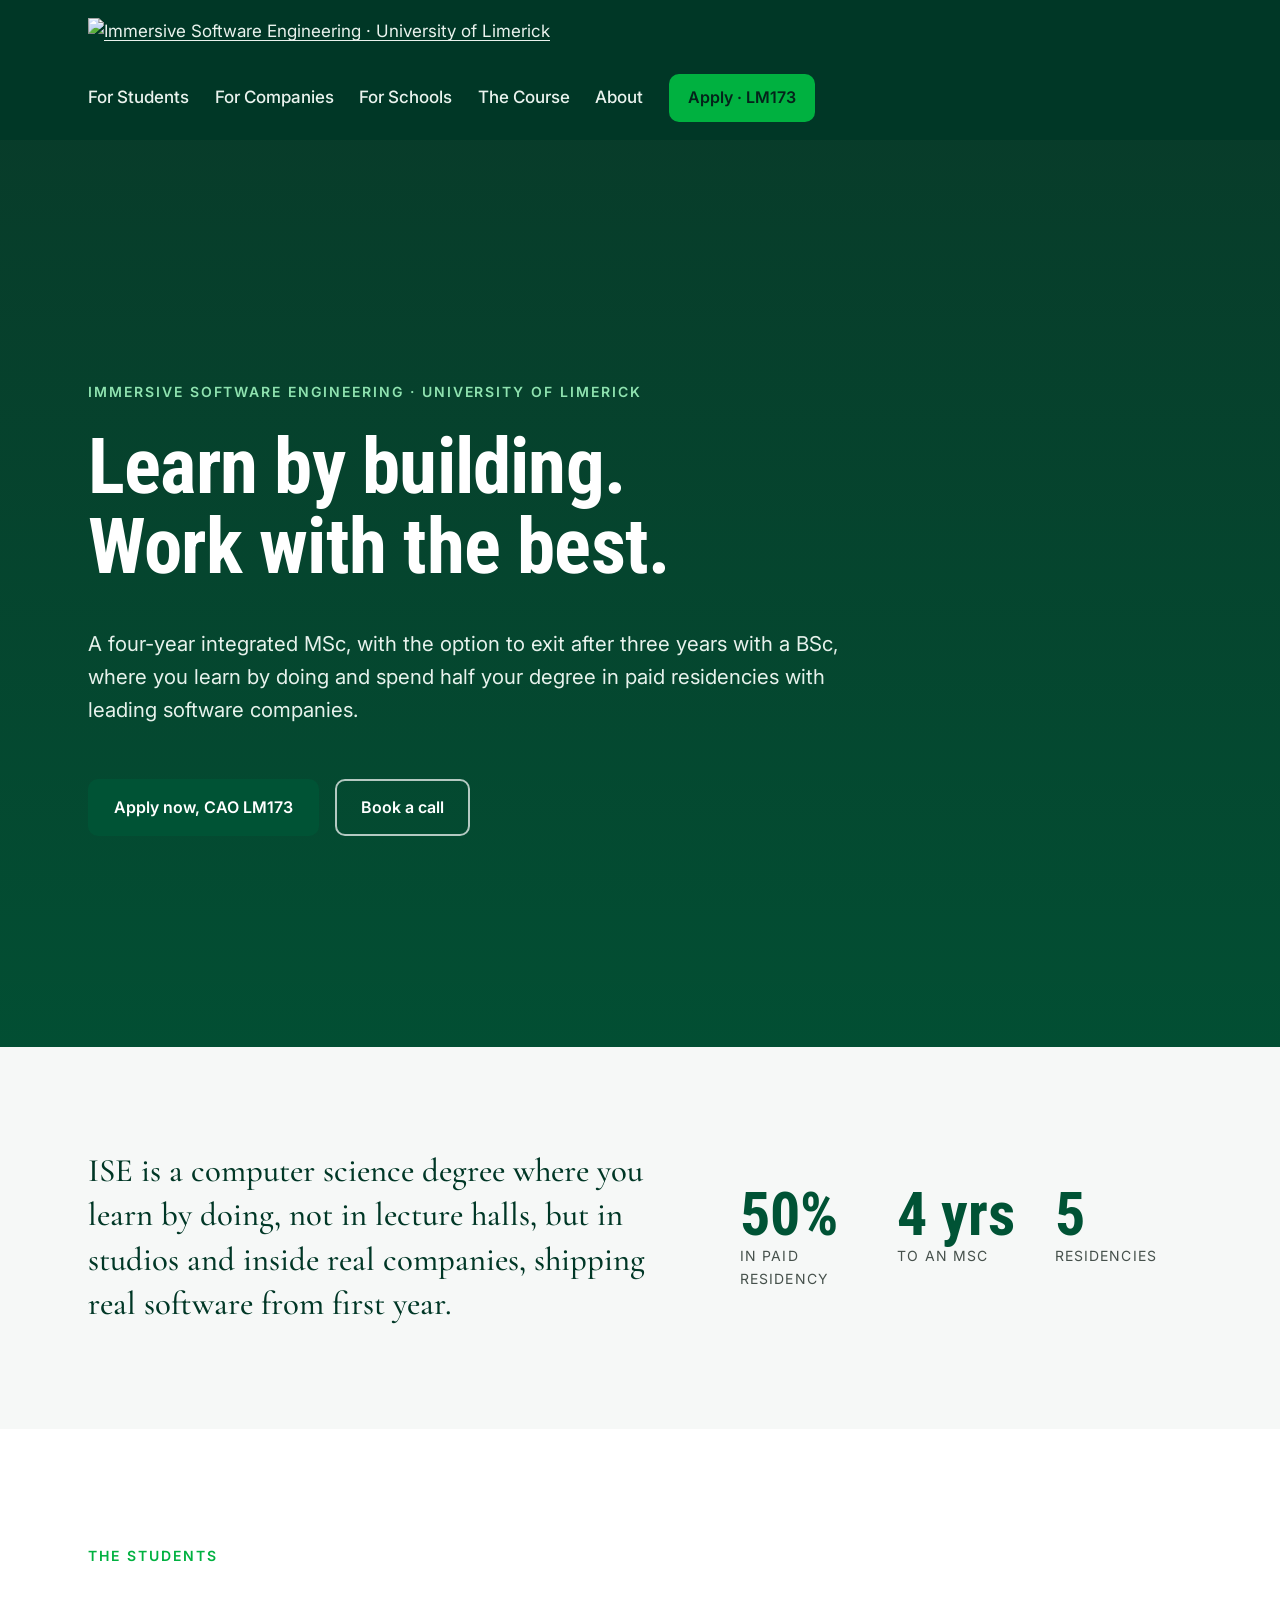
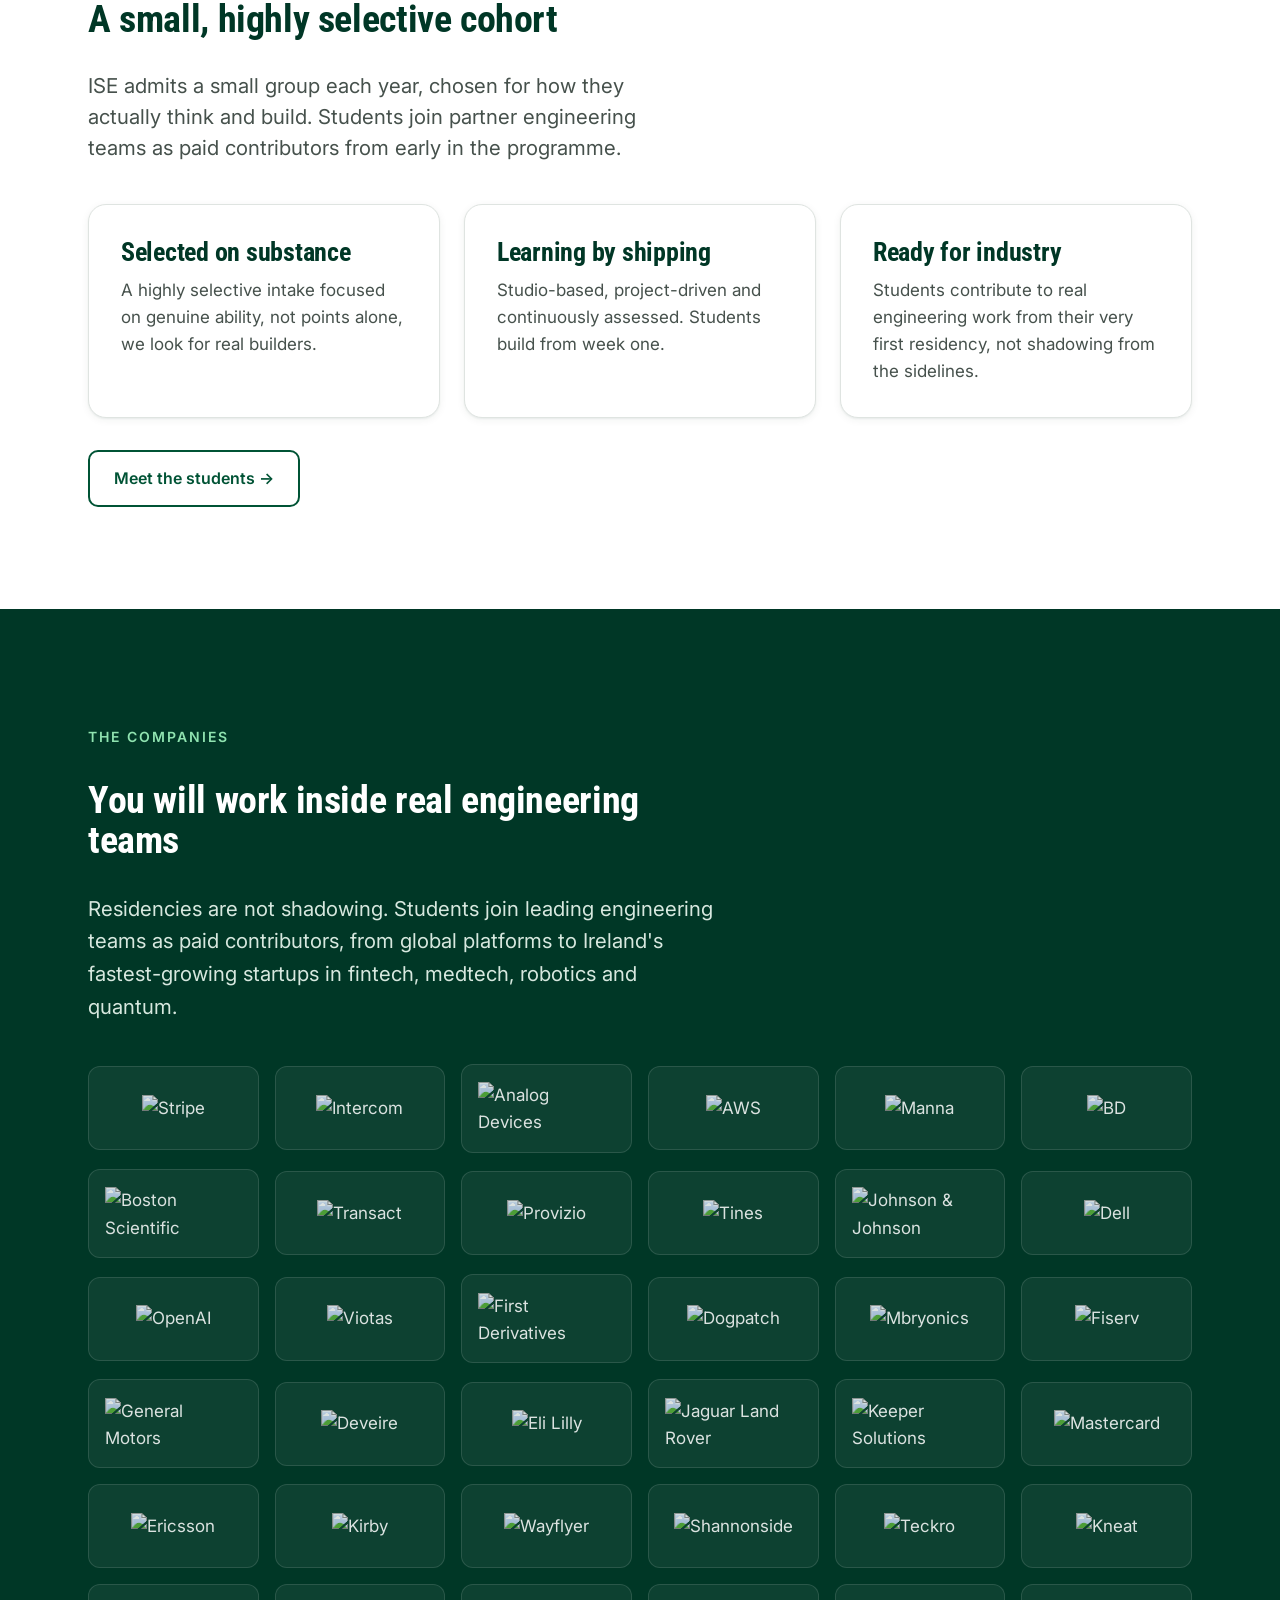
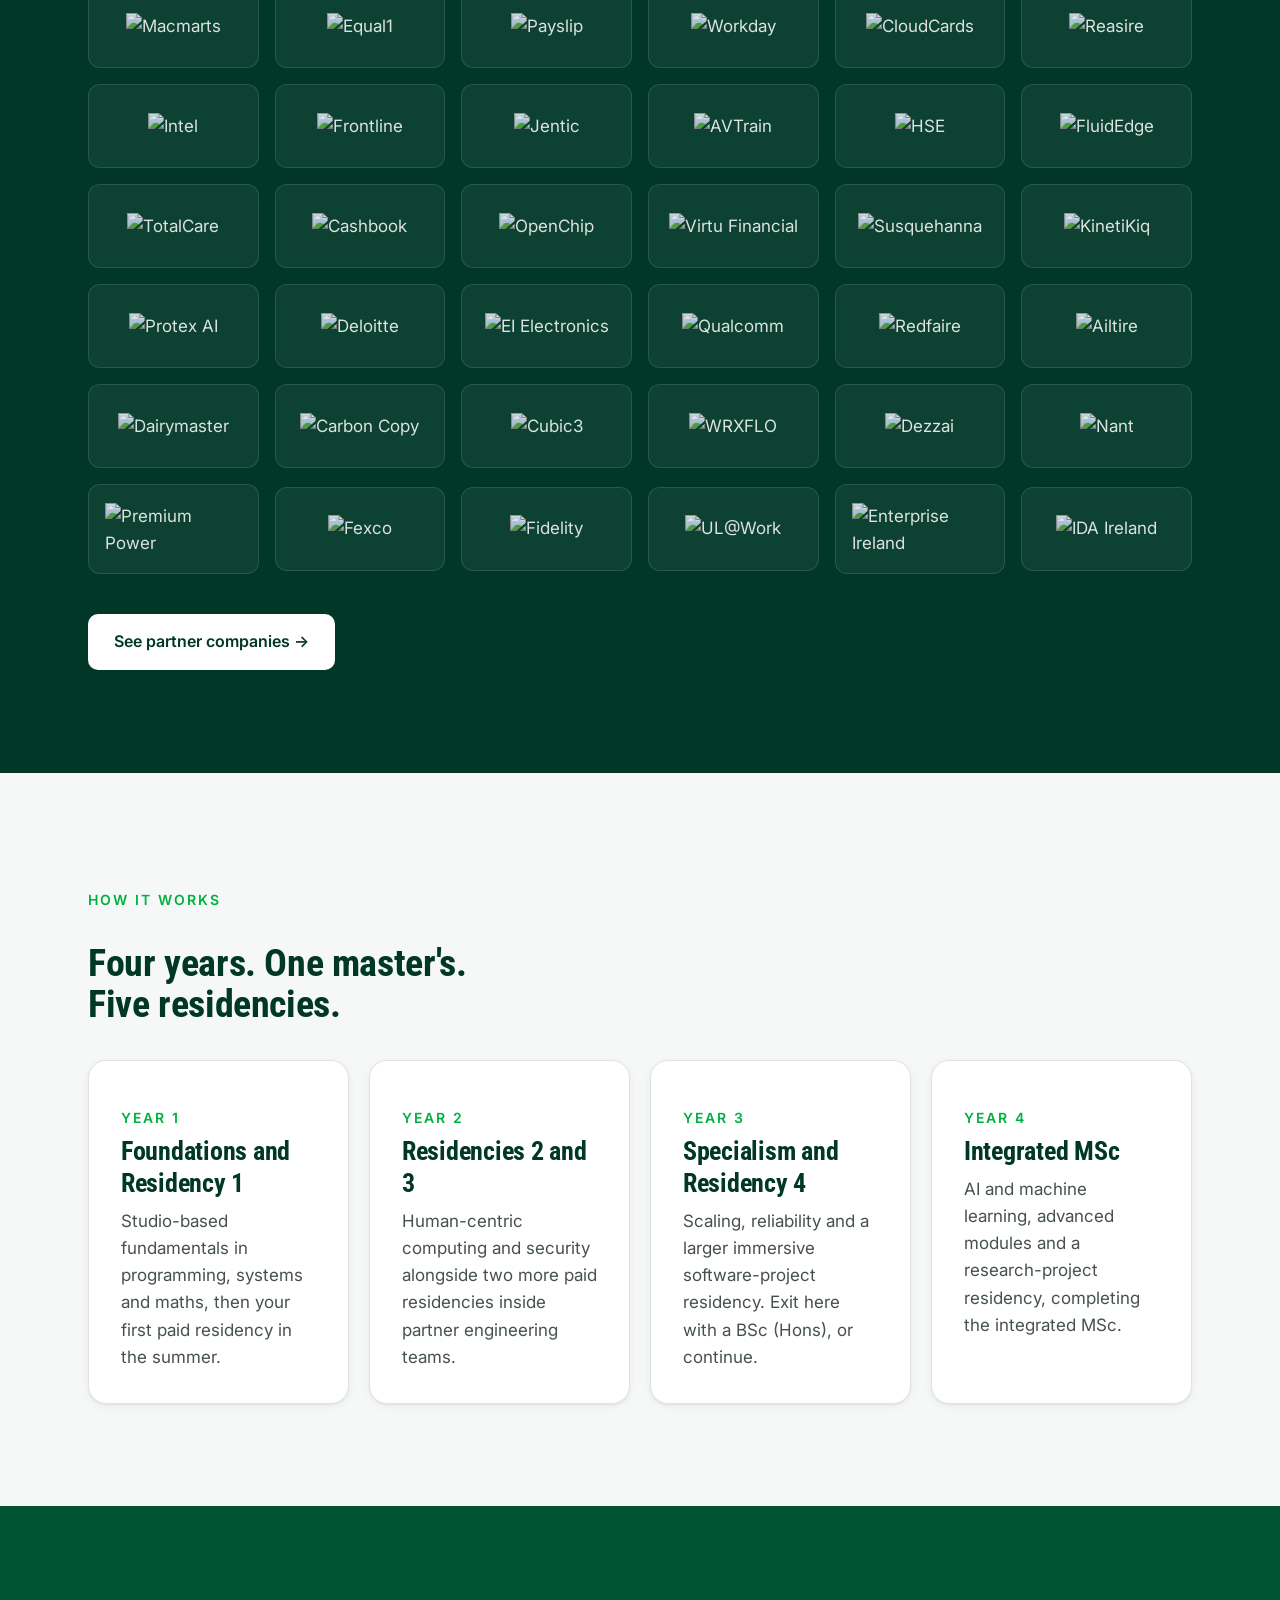
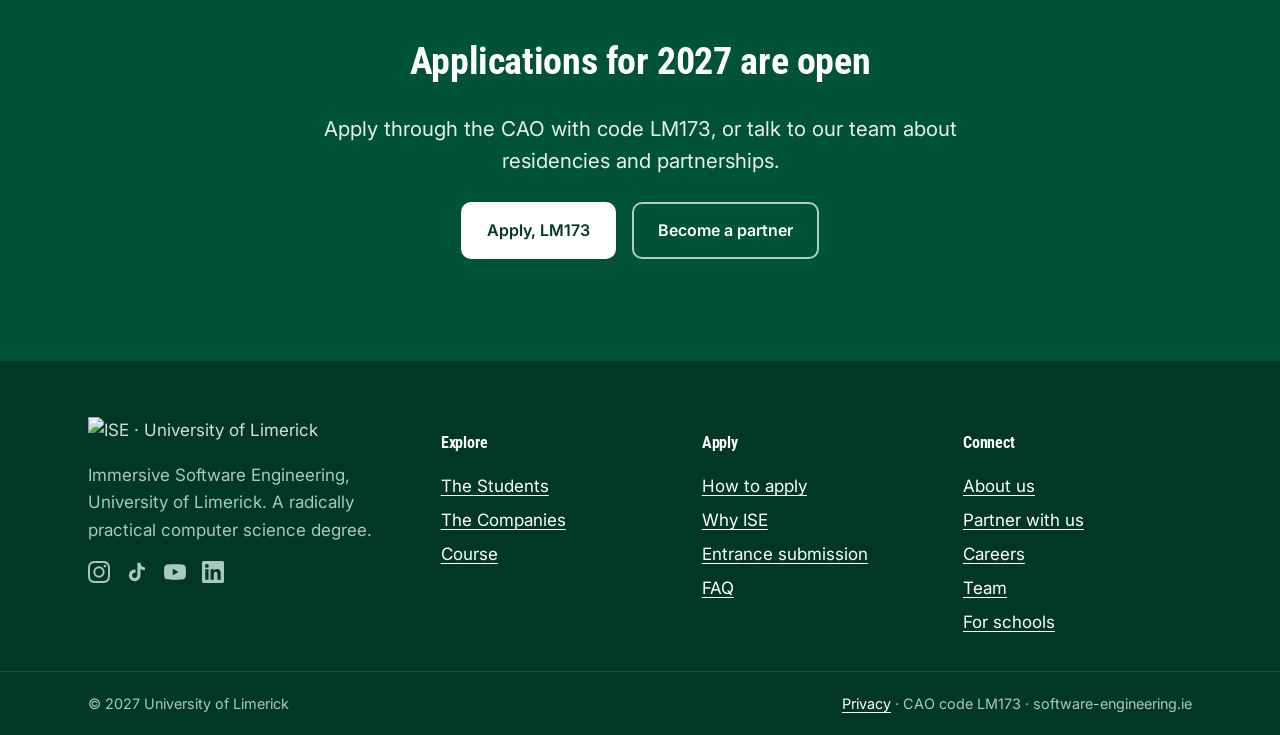
==== commit 60db9dce: "Restructure the top nav to audience-first labels; move Jobs to Course Nav is now: For Students / For" ====
--- a/design/home_preview.html
+++ b/design/home_preview.html
@@ -392,12 +392,11 @@
 <div class="ise-container" style="display:flex;align-items:center;justify-content:space-between;padding-block:1.15rem;gap:1rem;flex-wrap:wrap;">
   <a href="/" style="display:inline-flex;align-items:center;"><img src="assets/ise-ul-logo.png" alt="Immersive Software Engineering · University of Limerick" style="height:40px;width:auto;"></a>
   <nav style="display:flex;gap:1.6rem;align-items:center;font-weight:500;flex-wrap:wrap;">
-    <a href="/students" style="text-decoration:none;">The Students</a>
-    <a href="/companies" style="text-decoration:none;">The Companies</a>
-    <a href="#course" style="text-decoration:none;">Course</a>
-    <a href="/jobs" style="text-decoration:none;">Jobs</a>
+    <a href="/students" style="text-decoration:none;">For Students</a>
+    <a href="/companies" style="text-decoration:none;">For Companies</a>
+    <a href="/schools" style="text-decoration:none;">For Schools</a>
+    <a href="#course" style="text-decoration:none;">The Course</a>
     <a href="/about" style="text-decoration:none;">About</a>
-    <a href="/schools" style="text-decoration:none;">For schools</a>
     <a class="ise-btn ise-btn--primary" href="https://www.ul.ie/study/undergraduate/immersive-software-engineering-bsc-or-msc" target="_blank" rel="noopener" style="padding:.55rem 1.05rem;background:var(--ul-green-modern);color:#04231a;">Apply · LM173</a>
   </nav>
 </div></div><div class="ise-hero" style="background:#0a3f2c;padding-block:var(--section-y);">
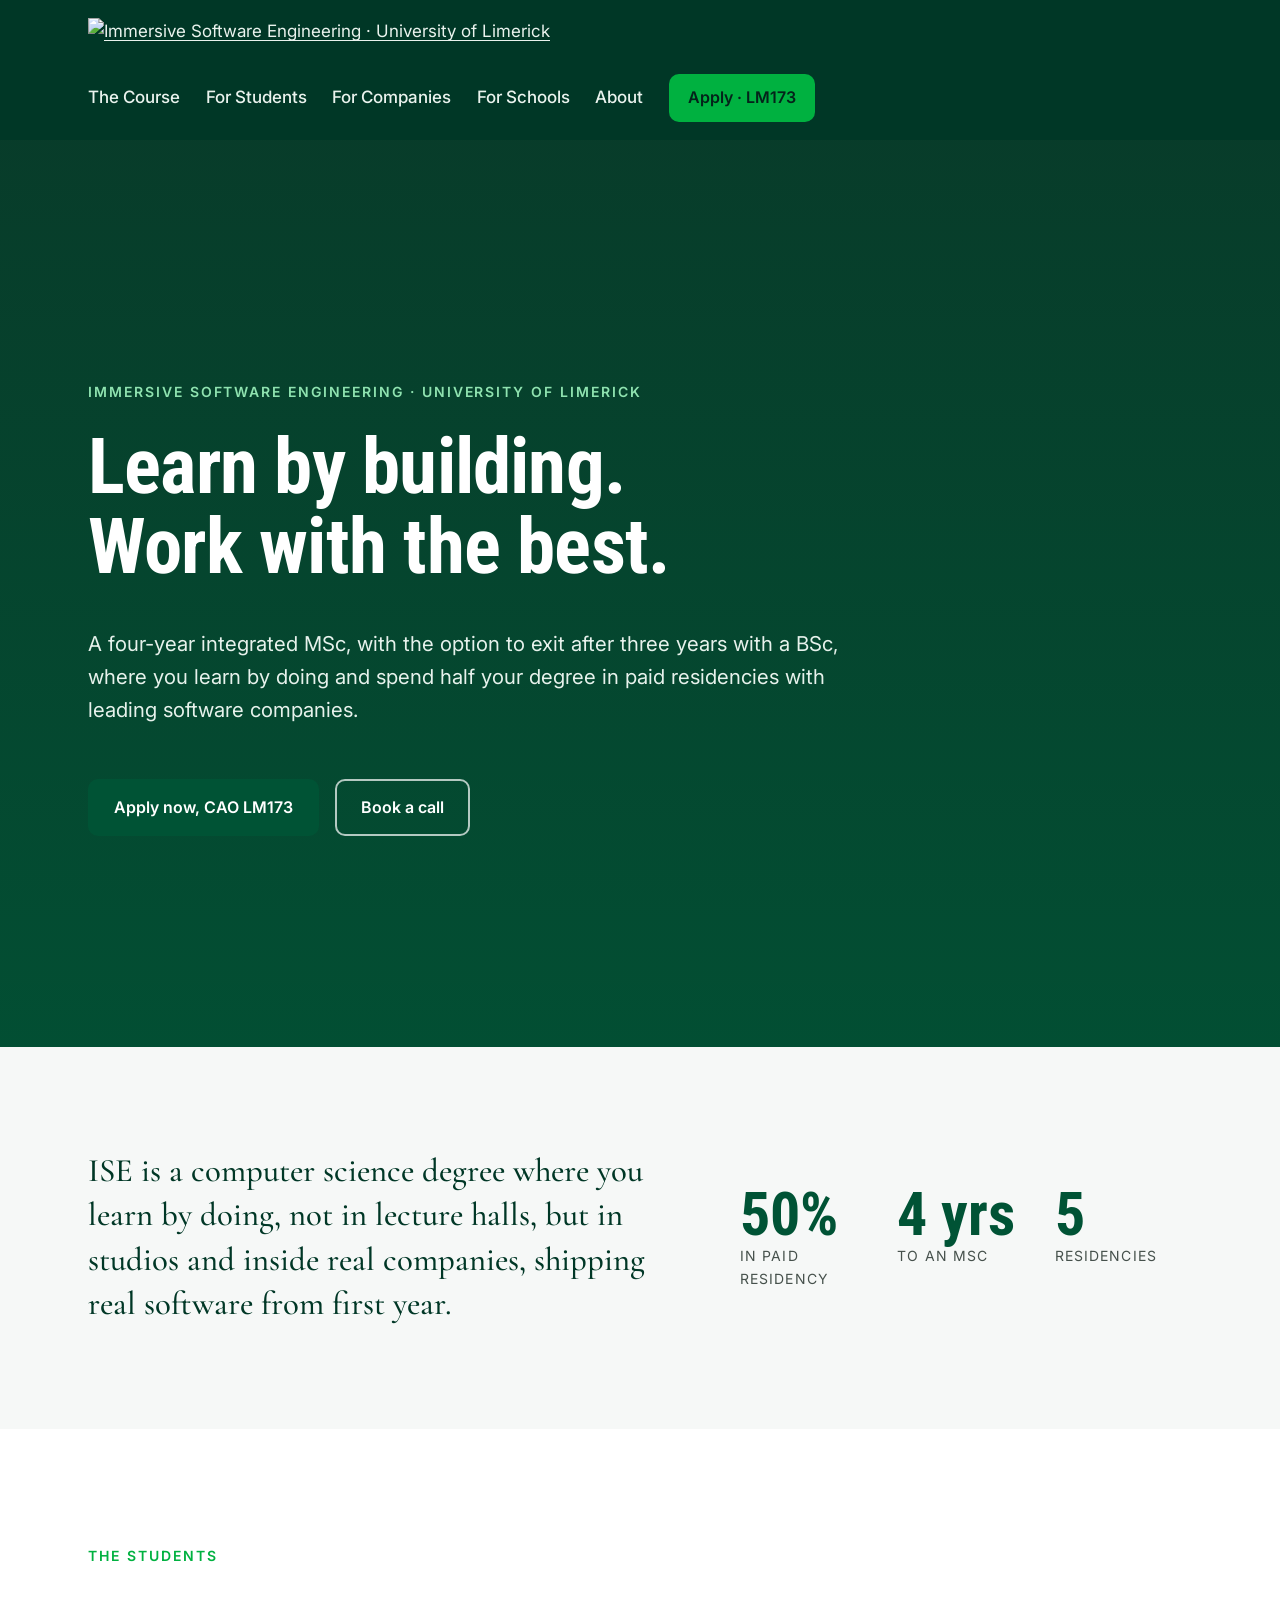
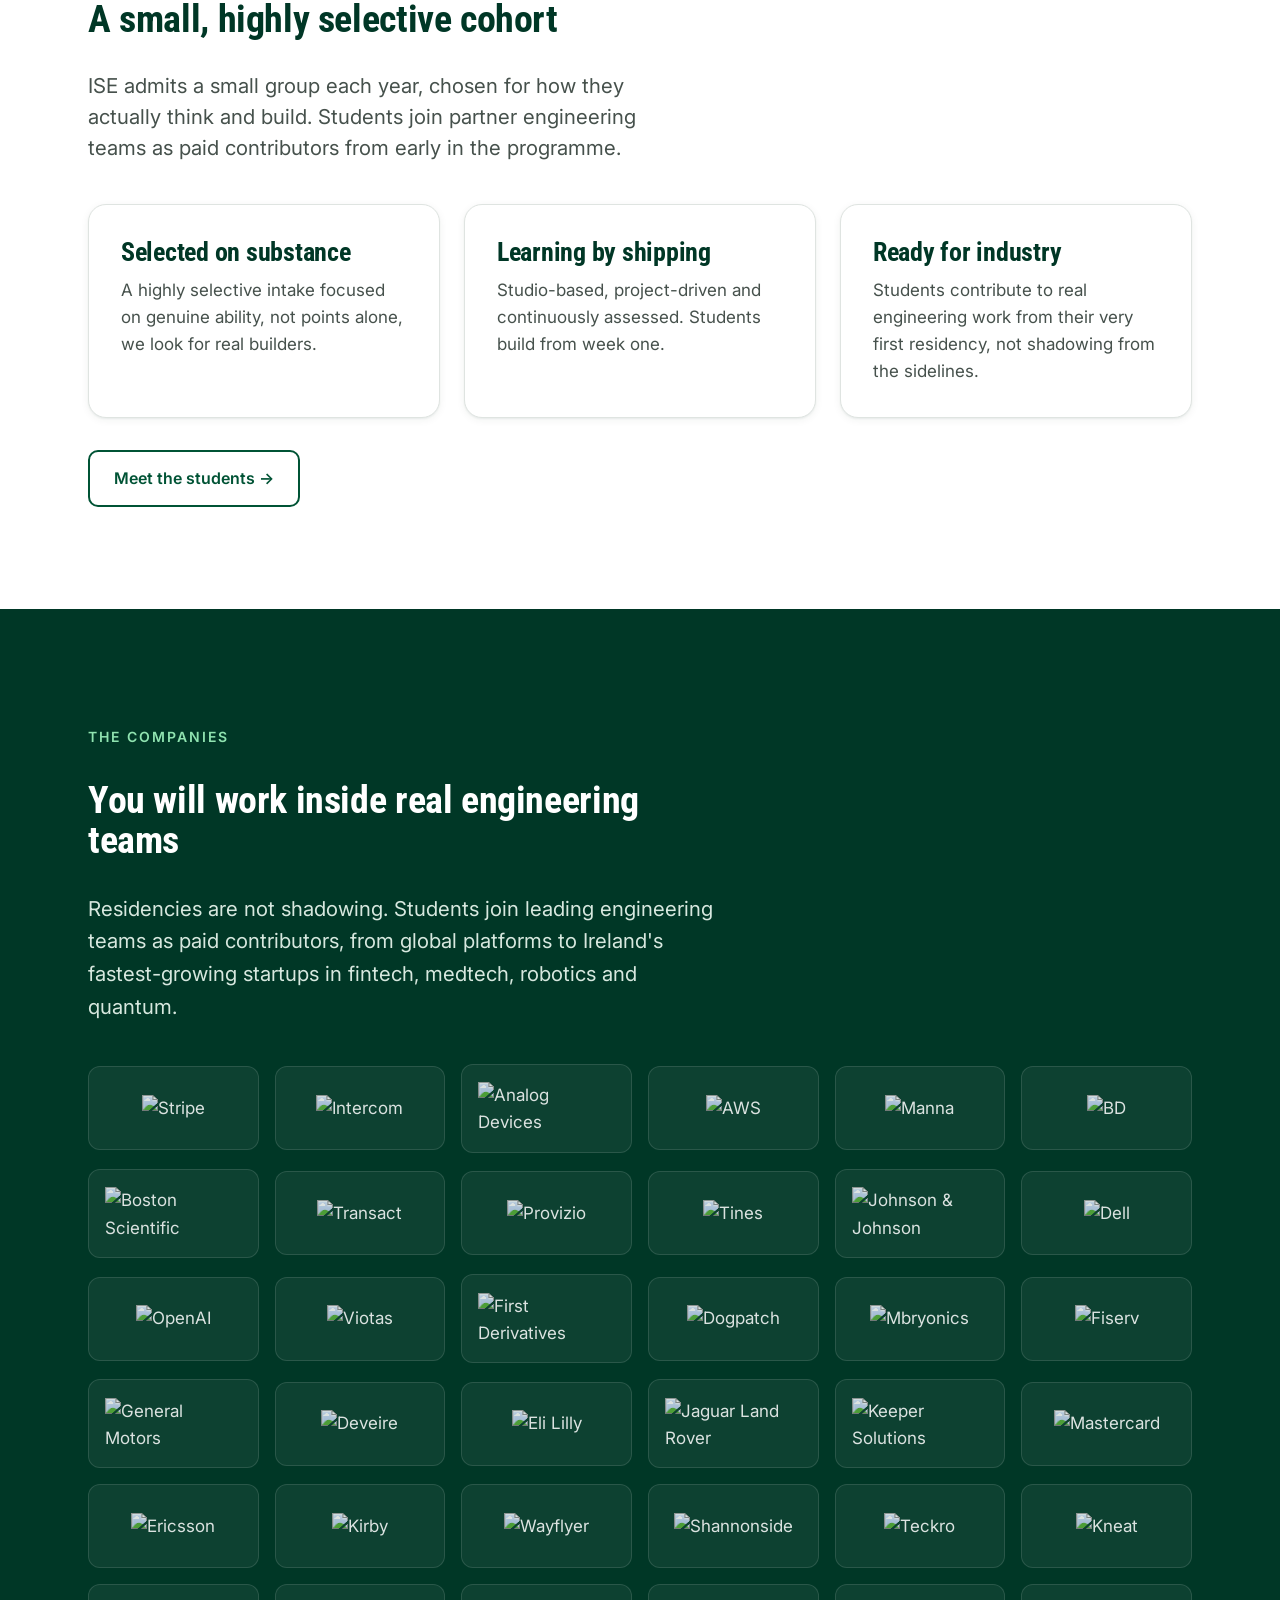
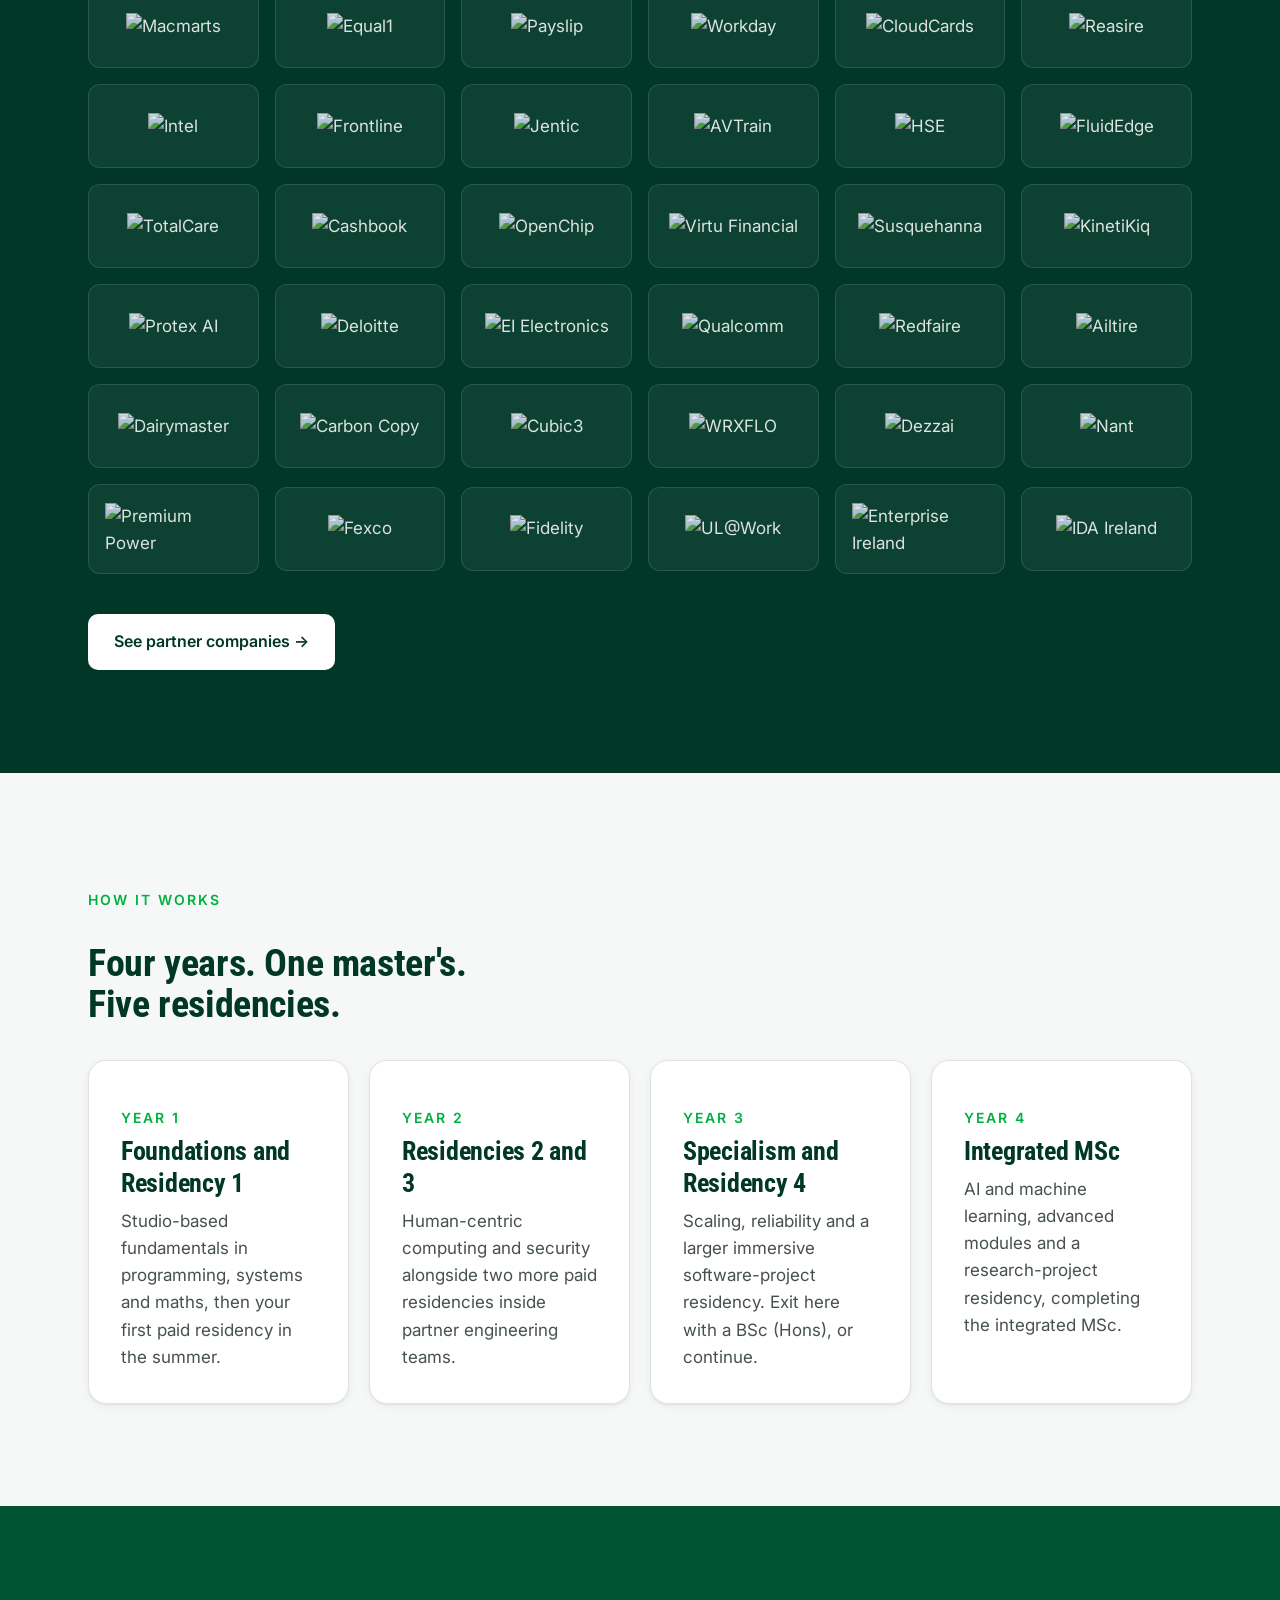
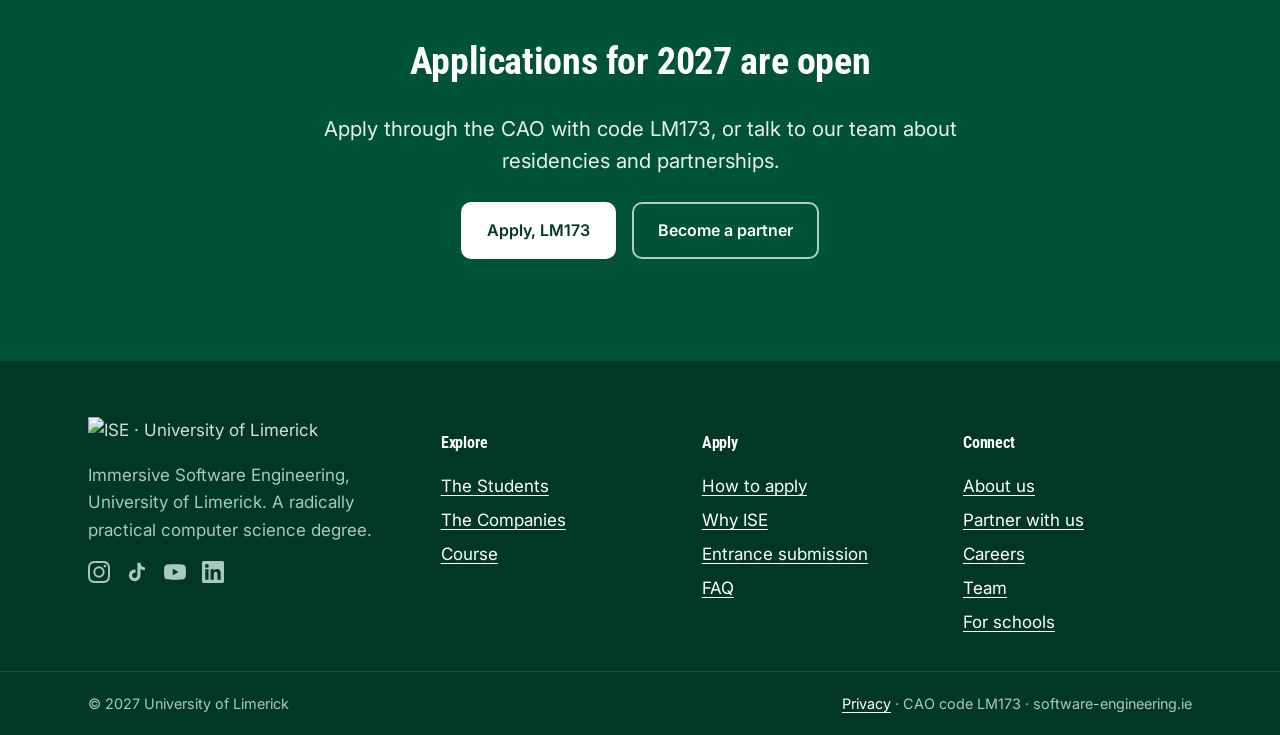
==== commit 070ce02f: "Move "The Course" to the front of the nav Nav order is now: The Course / For Students / For Companie" ====
--- a/design/home_preview.html
+++ b/design/home_preview.html
@@ -392,10 +392,10 @@
 <div class="ise-container" style="display:flex;align-items:center;justify-content:space-between;padding-block:1.15rem;gap:1rem;flex-wrap:wrap;">
   <a href="/" style="display:inline-flex;align-items:center;"><img src="assets/ise-ul-logo.png" alt="Immersive Software Engineering · University of Limerick" style="height:40px;width:auto;"></a>
   <nav style="display:flex;gap:1.6rem;align-items:center;font-weight:500;flex-wrap:wrap;">
+    <a href="#course" style="text-decoration:none;">The Course</a>
     <a href="/students" style="text-decoration:none;">For Students</a>
     <a href="/companies" style="text-decoration:none;">For Companies</a>
     <a href="/schools" style="text-decoration:none;">For Schools</a>
-    <a href="#course" style="text-decoration:none;">The Course</a>
     <a href="/about" style="text-decoration:none;">About</a>
     <a class="ise-btn ise-btn--primary" href="https://www.ul.ie/study/undergraduate/immersive-software-engineering-bsc-or-msc" target="_blank" rel="noopener" style="padding:.55rem 1.05rem;background:var(--ul-green-modern);color:#04231a;">Apply · LM173</a>
   </nav>
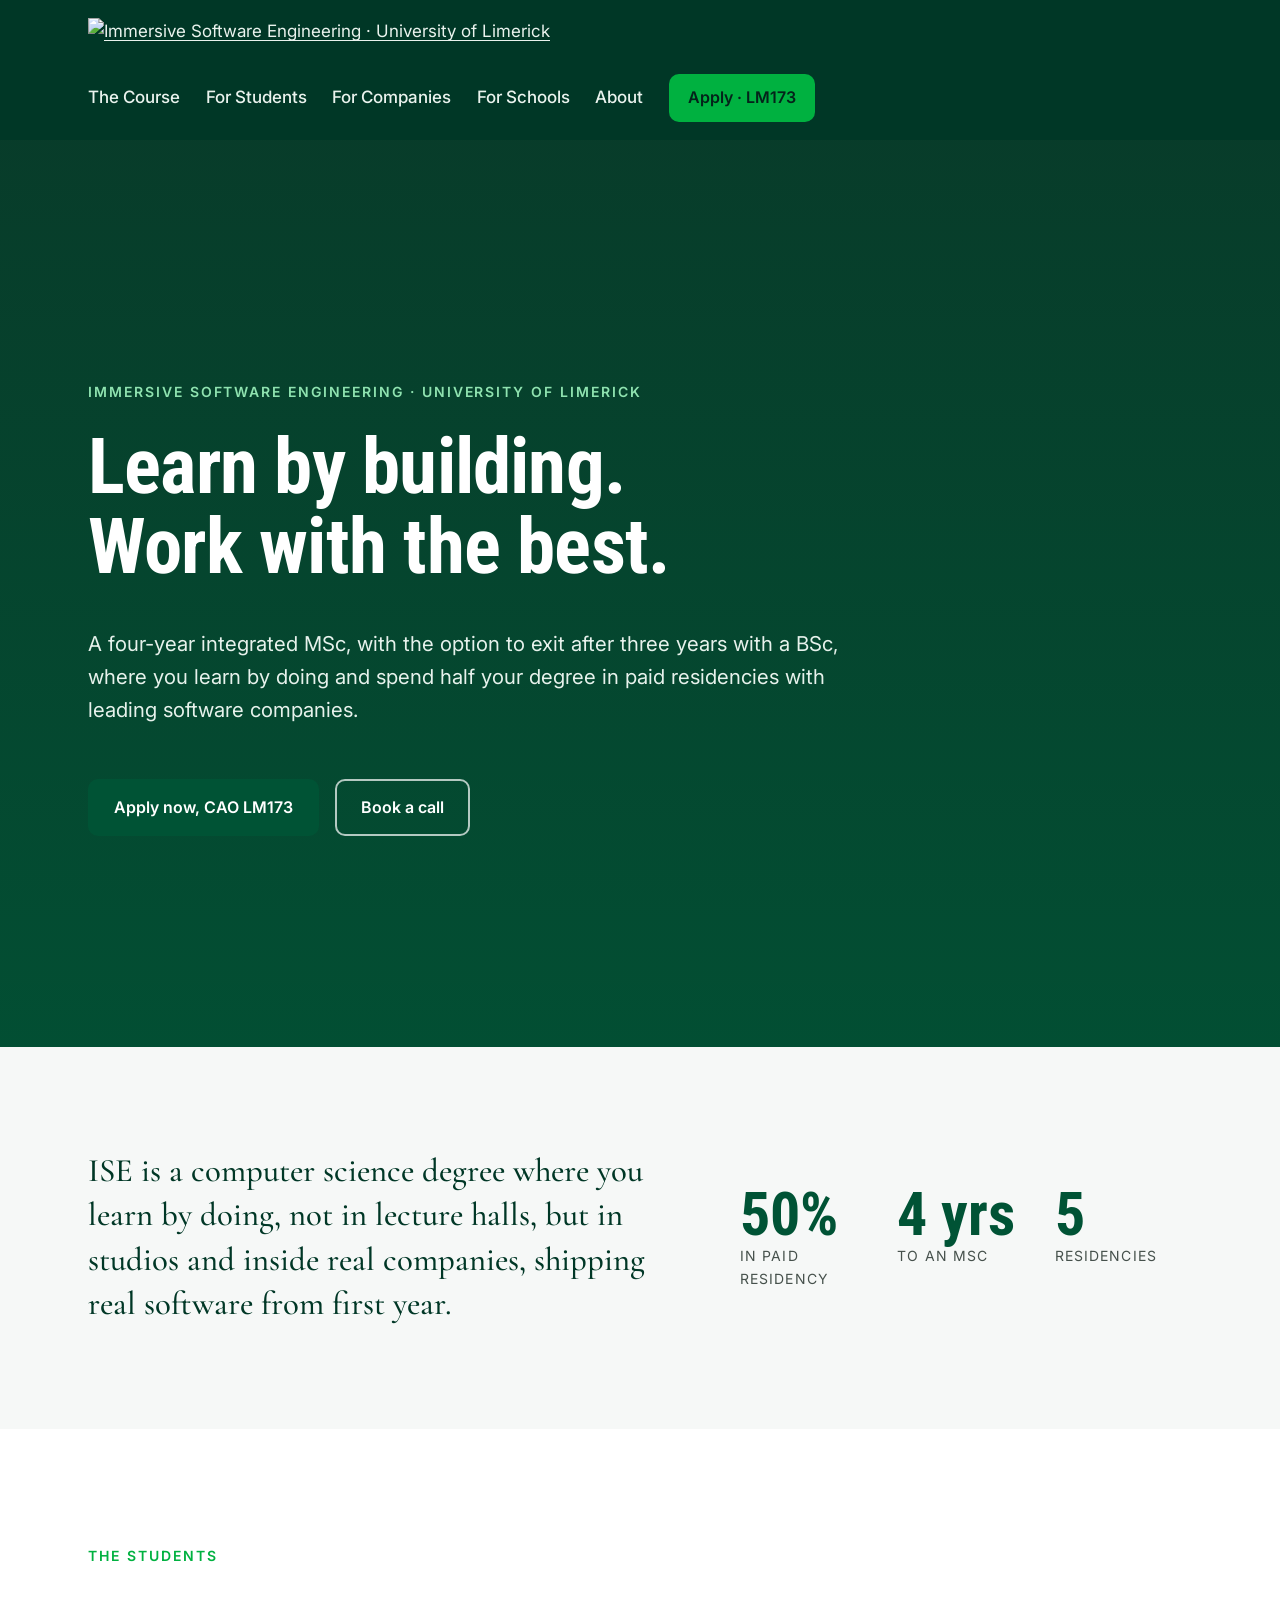
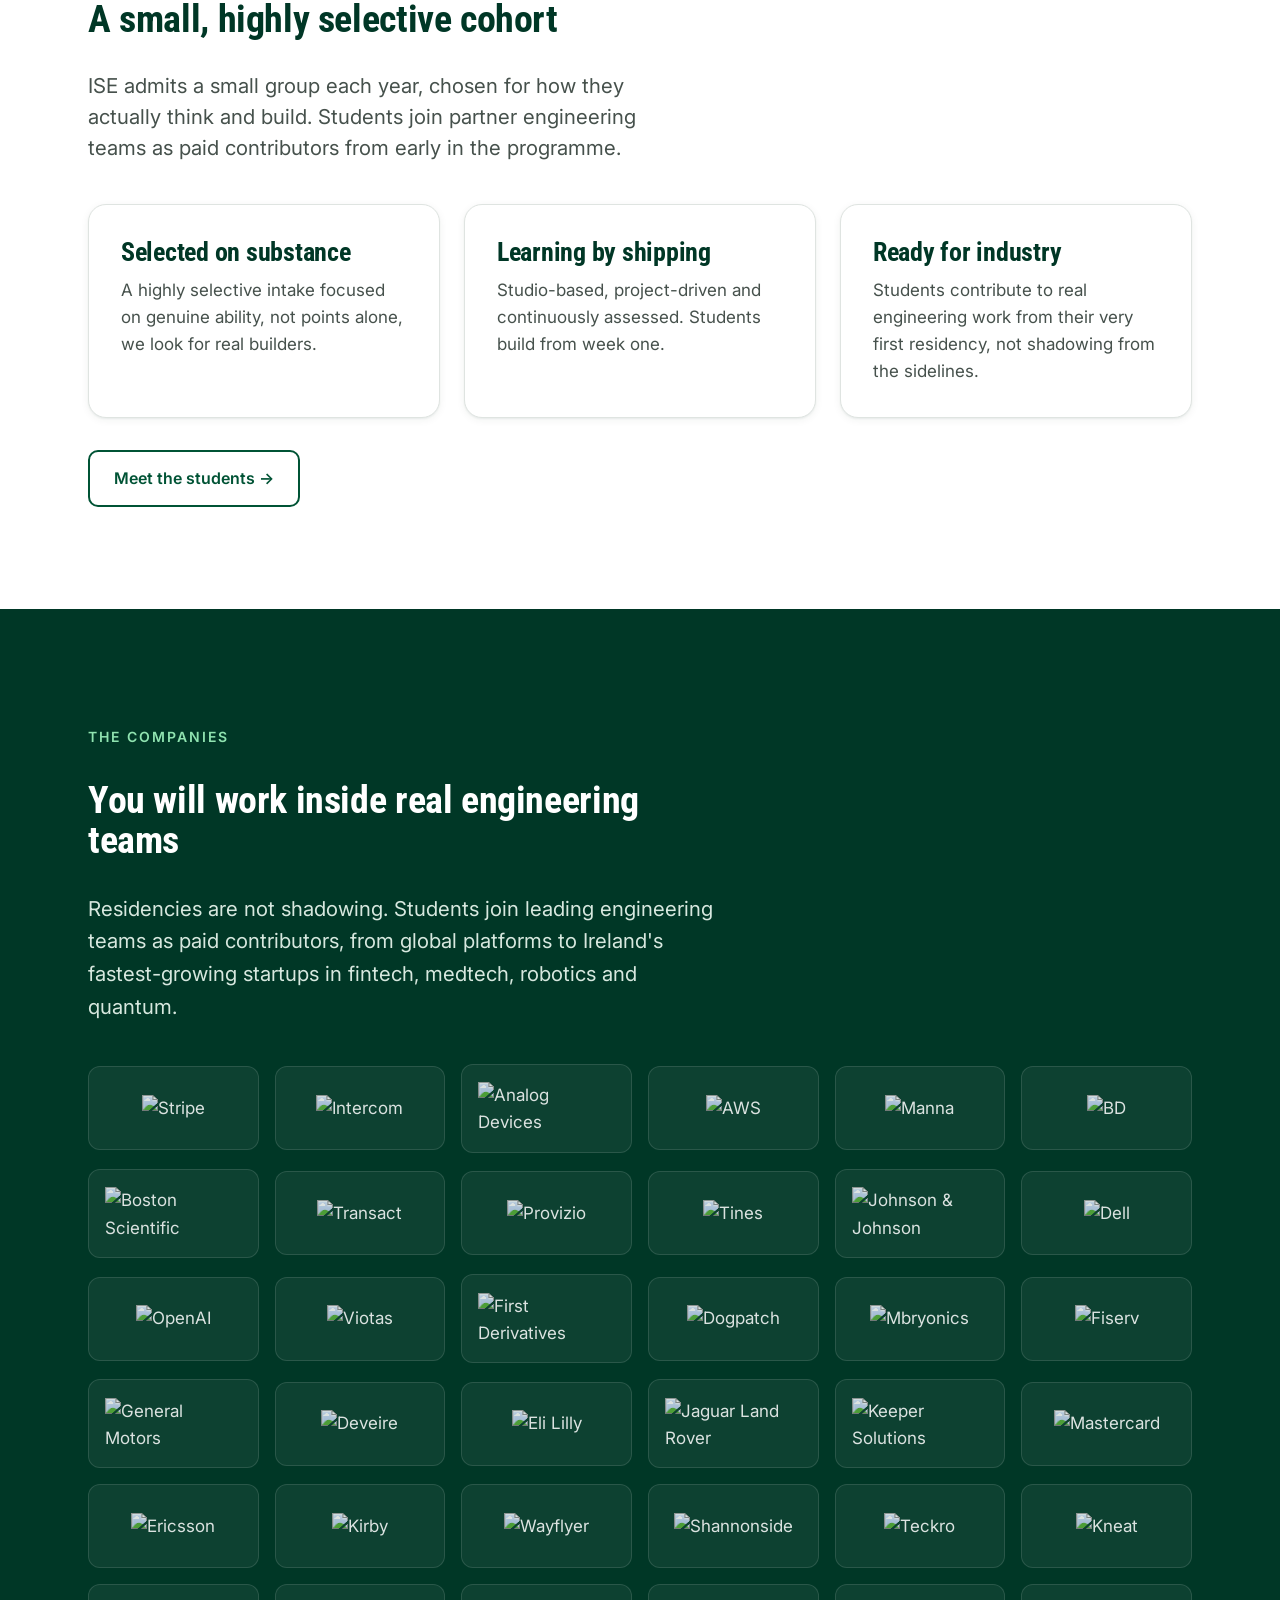
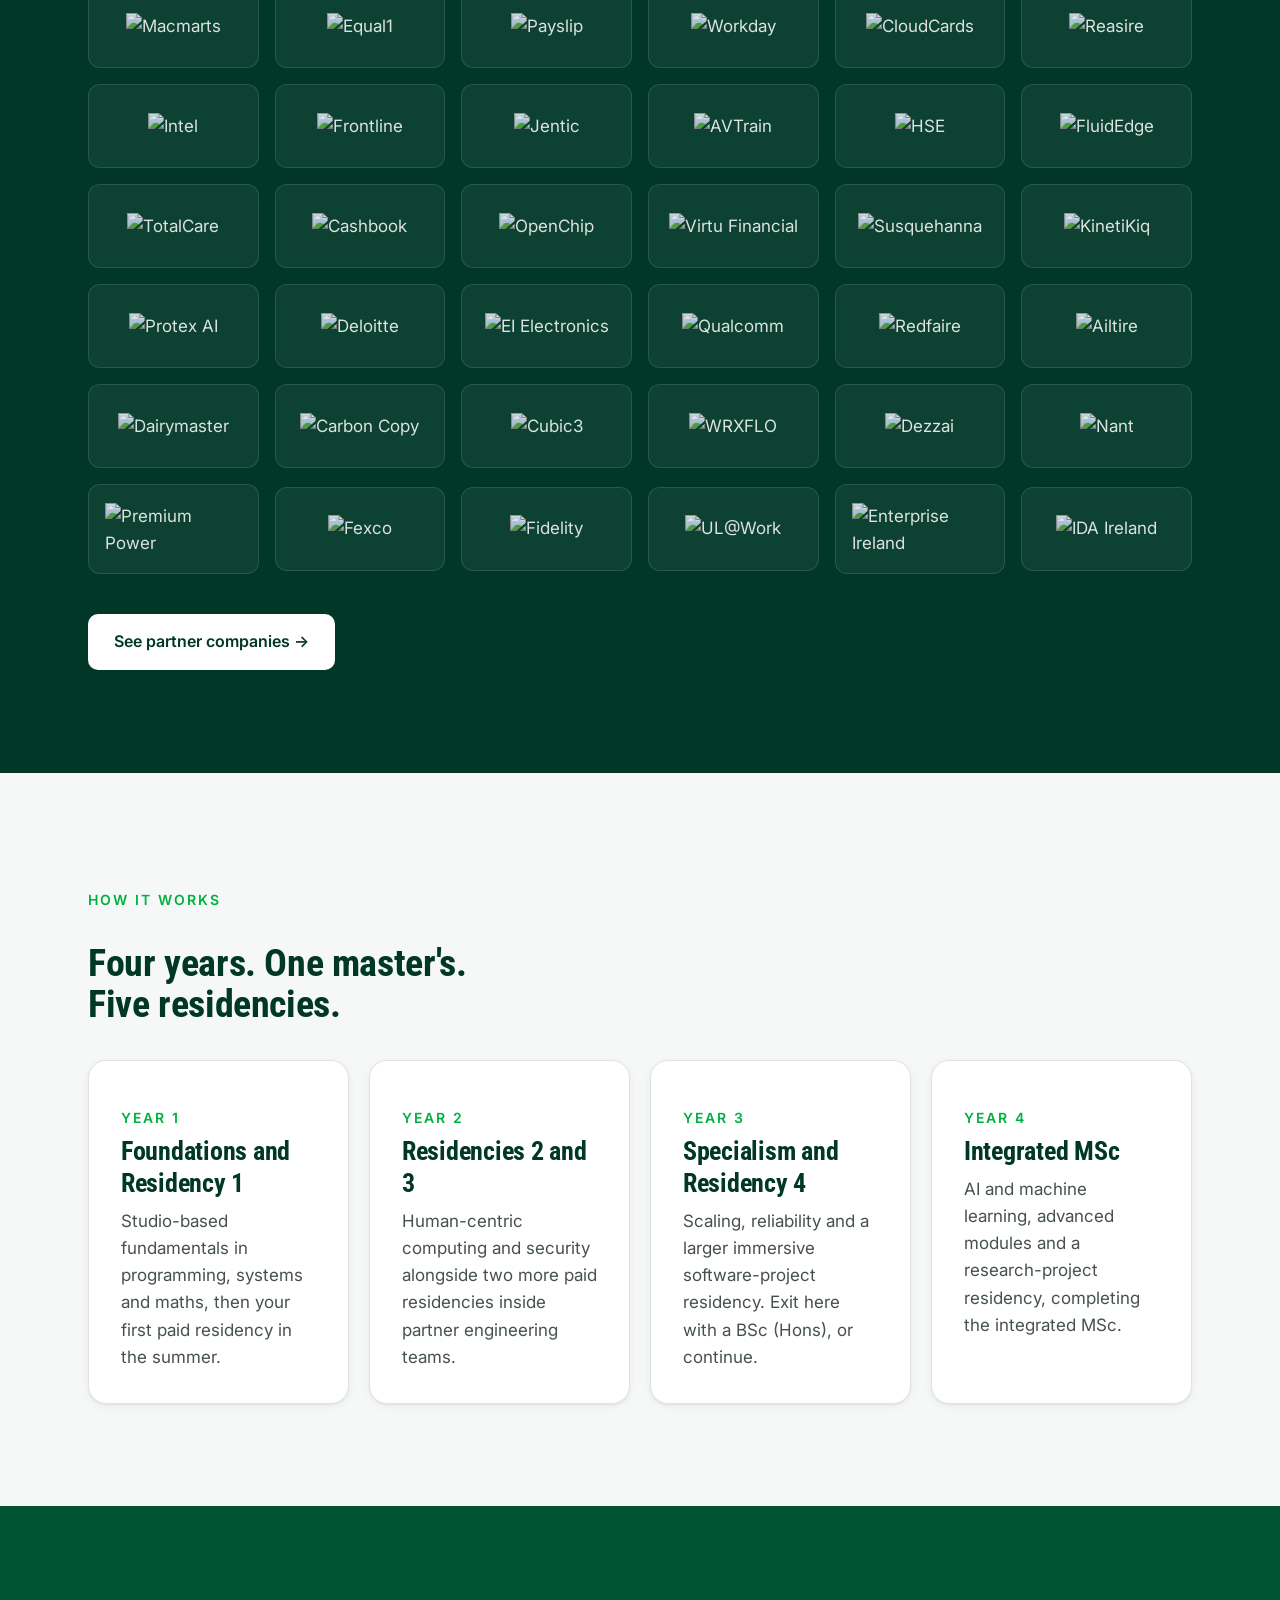
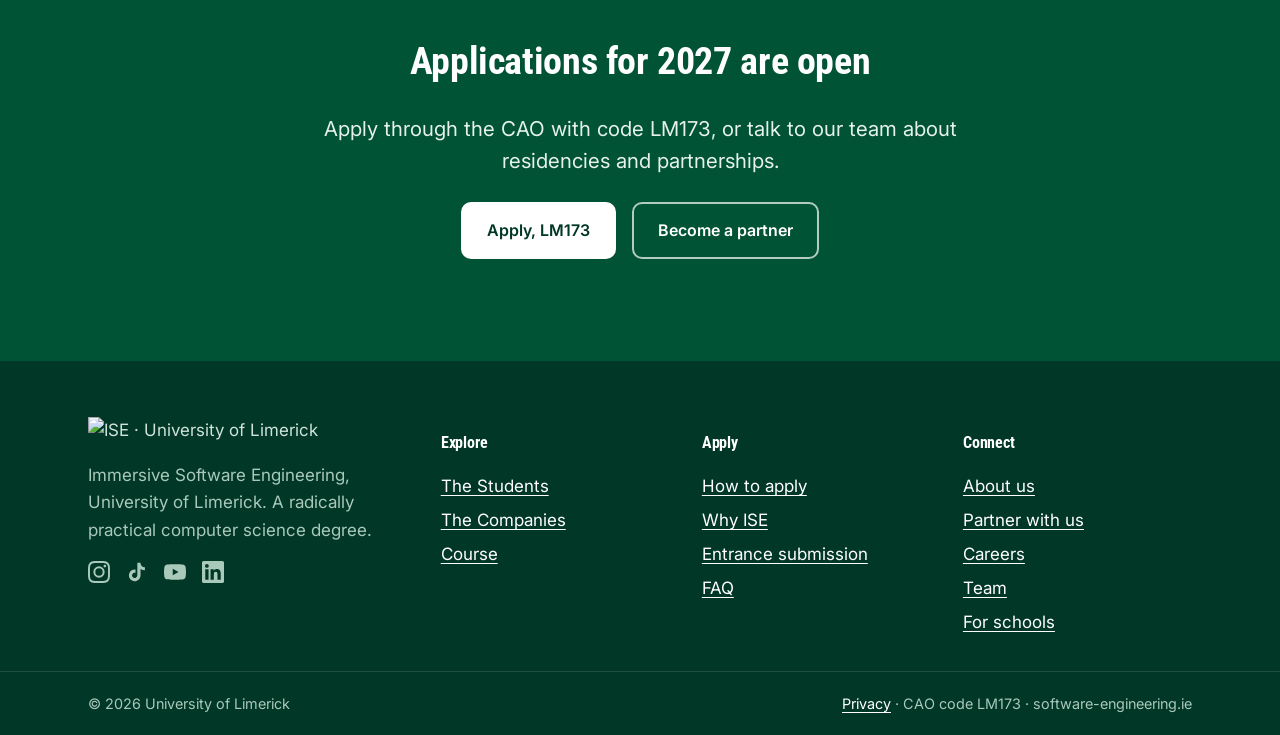
==== commit 8776ce6f: "Fix footer copyright year: 2027 -> 2026 The footer's \"© 2027 University of Limerick\" was wrong (cu" ====
--- a/design/home_preview.html
+++ b/design/home_preview.html
@@ -464,4 +464,4 @@
   <div><h3 style="color:#fff;font-size:1rem;">Apply</h3><p style="line-height:2;margin:.5rem 0 0;"><a href="https://www.ul.ie/study/undergraduate/immersive-software-engineering-bsc-or-msc" target="_blank" rel="noopener">How to apply</a><br><a href="/why-ise">Why ISE</a><br><a href="/entrance-submission">Entrance submission</a><br><a href="/faq">FAQ</a></p></div>
   <div><h3 style="color:#fff;font-size:1rem;">Connect</h3><p style="line-height:2;margin:.5rem 0 0;"><a href="/about">About us</a><br><a href="/become-a-partner">Partner with us</a><br><a href="/careers">Careers</a><br><a href="/team">Team</a><br><a href="/schools">For schools</a></p></div>
 </div>
-<div style="border-top:1px solid rgba(255,255,255,.12);"><div class="ise-container" style="display:flex;justify-content:space-between;gap:1rem;flex-wrap:wrap;padding-block:1.25rem;color:#a9c9bb;font-size:.9rem;"><span>© 2027 University of Limerick</span><span><a href="/privacy">Privacy</a> · CAO code LM173 · software-engineering.ie</span></div></div></div></body></html>+<div style="border-top:1px solid rgba(255,255,255,.12);"><div class="ise-container" style="display:flex;justify-content:space-between;gap:1rem;flex-wrap:wrap;padding-block:1.25rem;color:#a9c9bb;font-size:.9rem;"><span>© 2026 University of Limerick</span><span><a href="/privacy">Privacy</a> · CAO code LM173 · software-engineering.ie</span></div></div></div></body></html>
